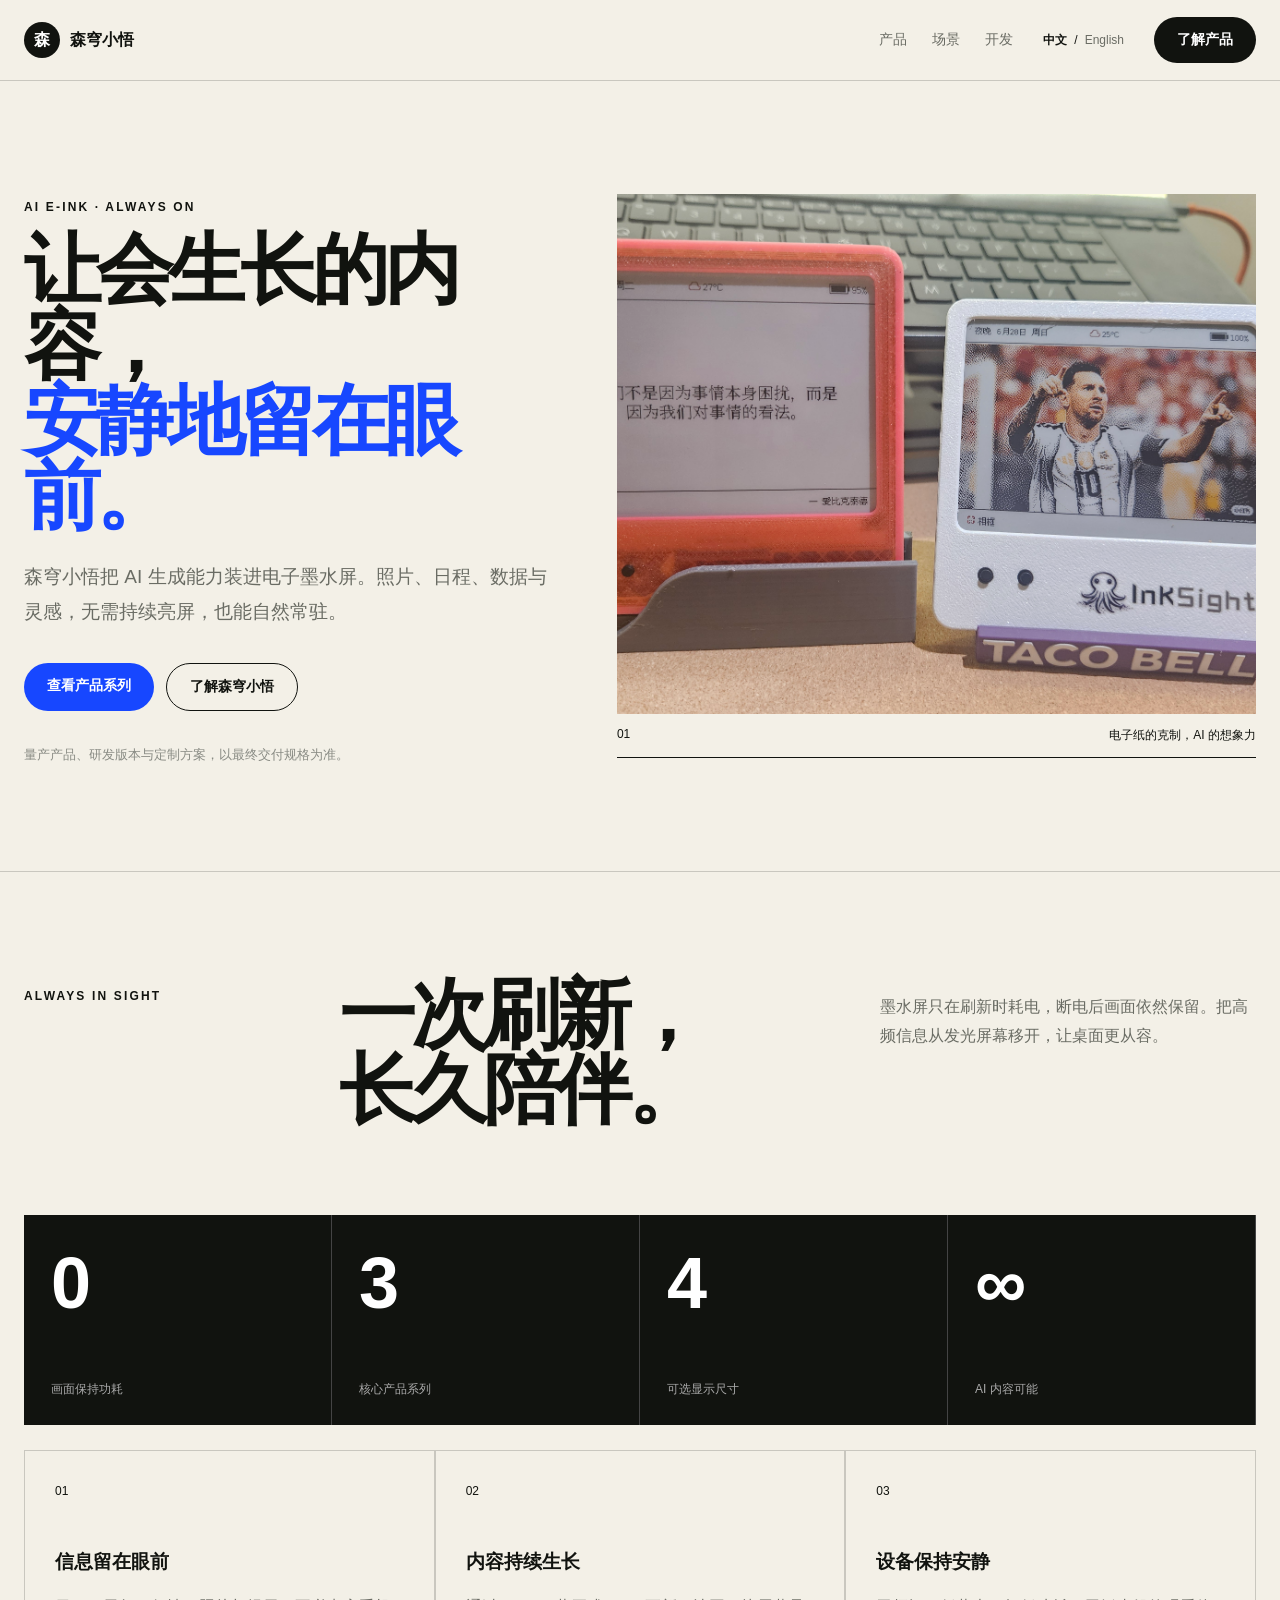
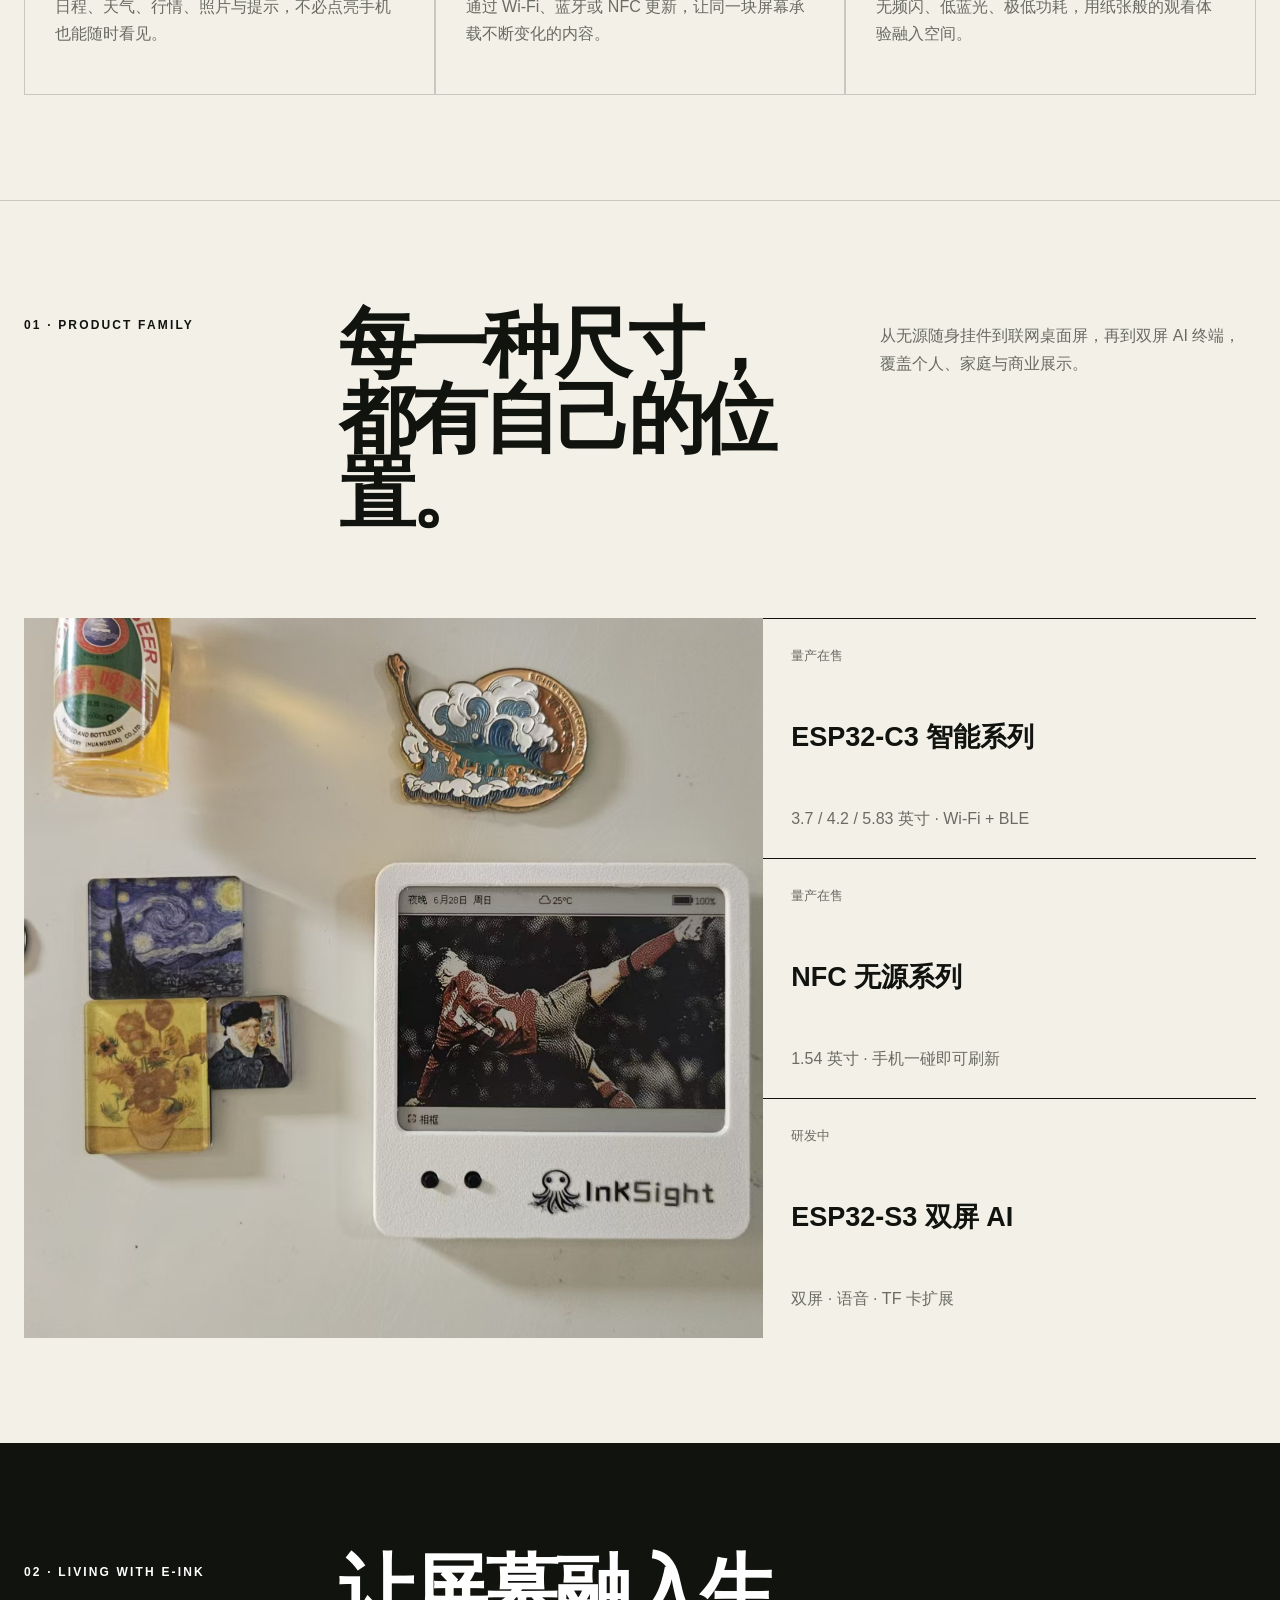
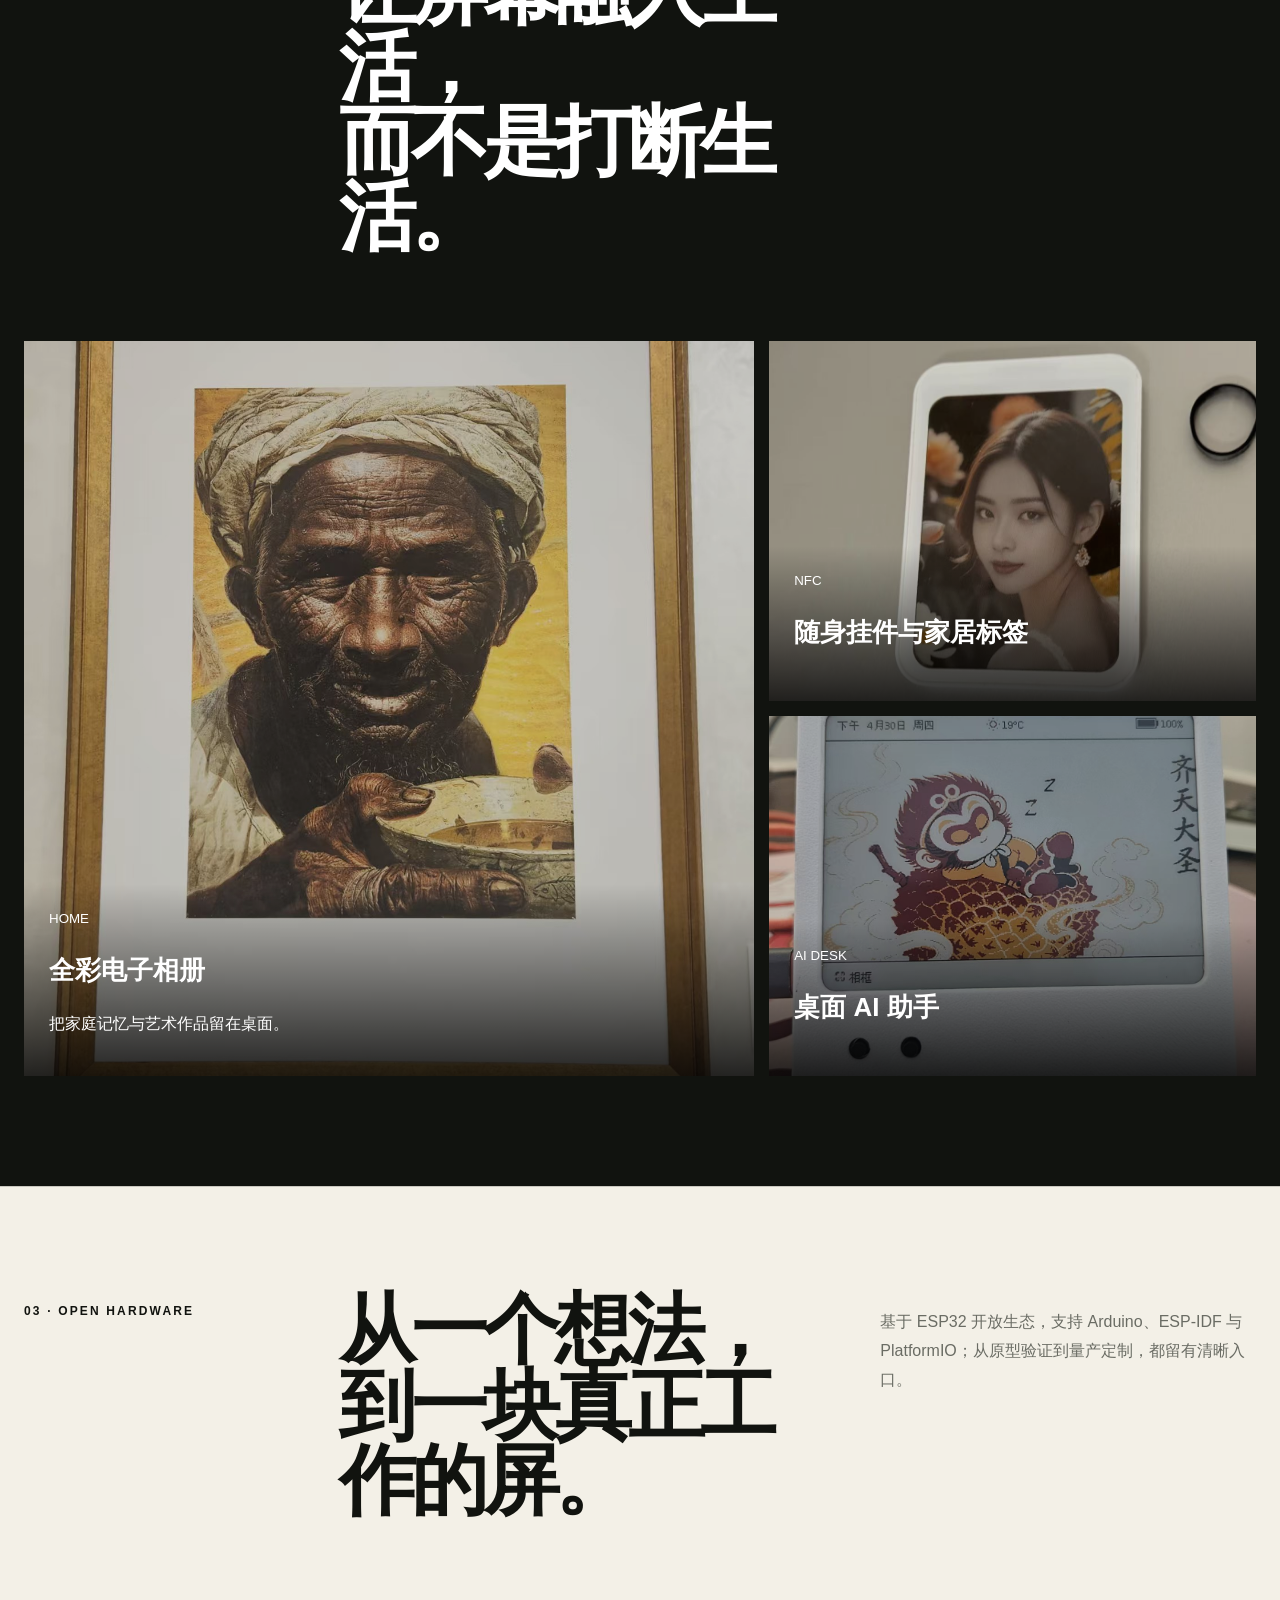
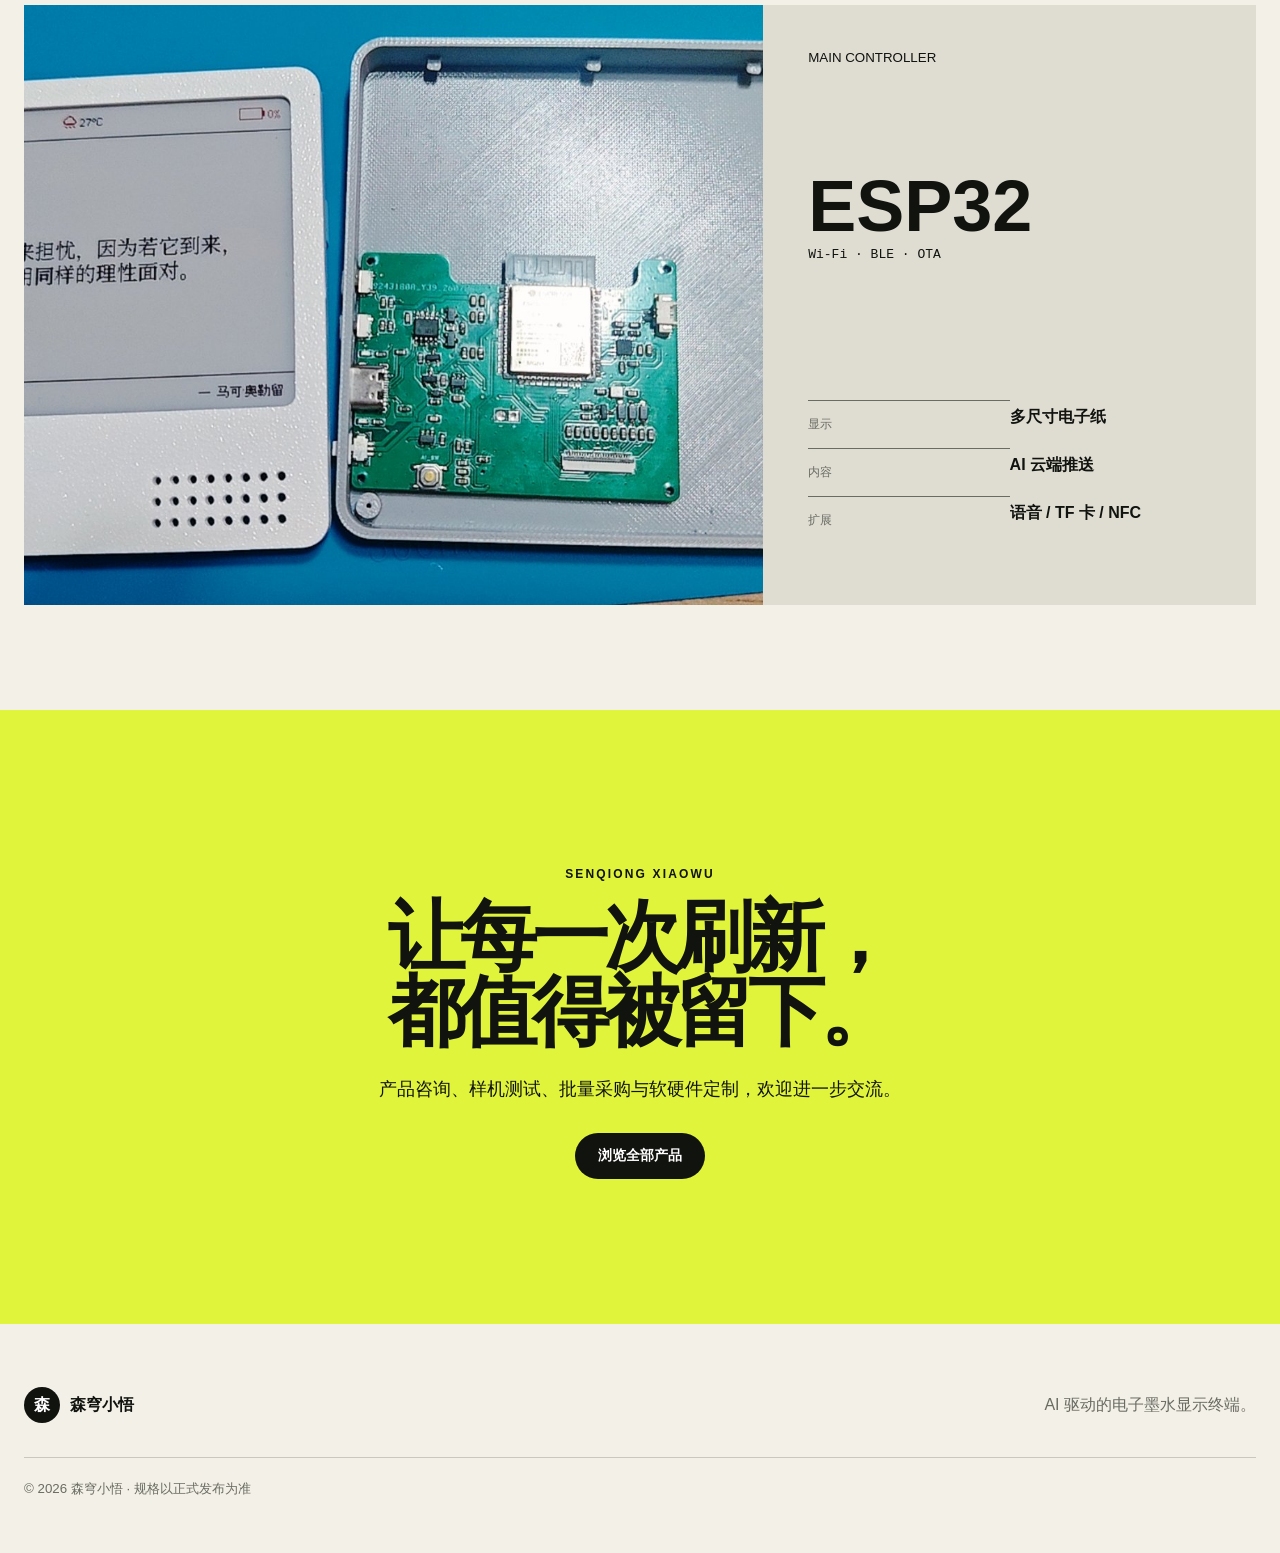
==== index.html @ 0e721aa2 "Deploy Senqiong Xiaowu bilingual website" ====
<!doctype html><html lang="zh-CN"><head><meta charset="utf-8"><meta name="viewport" content="width=device-width,initial-scale=1"><title>森穹小悟｜AI 墨水屏</title><meta name="description" content="森穹小悟 AI 墨水屏，以电子纸承载会生长的内容。"><link rel="icon" href="assets/logo.jpg"><link rel="stylesheet" href="assets/home.css"><link rel="stylesheet" href="assets/banner.css"><link rel="stylesheet" href="assets/language.css"></head><body id="top">
<header class="nav"><a class="brand" href="#top"><b>森</b>森穹小悟</a><nav><a href="#product">产品</a><a href="#scenes">场景</a><a href="#developer">开发</a></nav><div class="languages" aria-label="语言切换"><a class="active" href="index.html">中文</a><span>/</span><a href="en.html">English</a></div><a class="pill black nav-button" href="#contact">了解产品</a></header>
<main><section class="hero"><div><p class="eyebrow">AI E-INK · ALWAYS ON</p><h1>让会生长的内容，<em>安静地留在眼前。</em></h1><p class="lead">森穹小悟把 AI 生成能力装进电子墨水屏。照片、日程、数据与灵感，无需持续亮屏，也能自然常驻。</p><p class="actions"><a class="pill blue" href="products/c3-series.html">查看产品系列</a><a class="pill outline" href="#product">了解森穹小悟</a></p><small>量产产品、研发版本与定制方案，以最终交付规格为准。</small></div><figure><img class="hero-products" src="assets/images/hero-products.jpg" alt="森穹小悟多款 AI 墨水屏产品实拍"><figcaption><span>01</span>电子纸的克制，AI 的想象力</figcaption></figure></section>
<section class="block" id="product"><div class="intro"><p class="eyebrow">ALWAYS IN SIGHT</p><h2>一次刷新，<br>长久陪伴。</h2><p>墨水屏只在刷新时耗电，断电后画面依然保留。把高频信息从发光屏幕移开，让桌面更从容。</p></div><div class="metrics"><article><strong>0</strong><span>画面保持功耗</span></article><article><strong>3</strong><span>核心产品系列</span></article><article><strong>4</strong><span>可选显示尺寸</span></article><article><strong>∞</strong><span>AI 内容可能</span></article></div><div class="three"><article><i>01</i><h3>信息留在眼前</h3><p>日程、天气、行情、照片与提示，不必点亮手机也能随时看见。</p></article><article><i>02</i><h3>内容持续生长</h3><p>通过 Wi-Fi、蓝牙或 NFC 更新，让同一块屏幕承载不断变化的内容。</p></article><article><i>03</i><h3>设备保持安静</h3><p>无频闪、低蓝光、极低功耗，用纸张般的观看体验融入空间。</p></article></div></section>
<section class="block"><div class="intro"><p class="eyebrow">01 · PRODUCT FAMILY</p><h2>每一种尺寸，<br>都有自己的位置。</h2><p>从无源随身挂件到联网桌面屏，再到双屏 AI 终端，覆盖个人、家庭与商业展示。</p></div><div class="products"><img src="assets/images/product-lifestyle.jpg" alt="森穹小悟墨水屏冰箱家居场景"><div><a href="products/c3-series.html"><small>量产在售</small><strong>ESP32-C3 智能系列</strong><span>3.7 / 4.2 / 5.83 英寸 · Wi-Fi + BLE</span></a><a href="products/nfc-154.html"><small>量产在售</small><strong>NFC 无源系列</strong><span>1.54 英寸 · 手机一碰即可刷新</span></a><a href="products/s3-dual.html"><small>研发中</small><strong>ESP32-S3 双屏 AI</strong><span>双屏 · 语音 · TF 卡扩展</span></a></div></div></section>
<section class="dark" id="scenes"><div class="intro"><p class="eyebrow">02 · LIVING WITH E-INK</p><h2>让屏幕融入生活，<br>而不是打断生活。</h2></div><div class="gallery"><article class="tall"><img src="assets/images/products/album-art-1.jpg" alt="全彩电子相册"><div><small>HOME</small><h3>全彩电子相册</h3><p>把家庭记忆与艺术作品留在桌面。</p></div></article><article><img src="assets/images/products/nfc-fridge-portrait.jpg" alt="NFC 冰箱贴"><div><small>NFC</small><h3>随身挂件与家居标签</h3></div></article><article><img src="assets/images/products/s3-dual-photo-weather.jpg" alt="双屏 AI 助手"><div><small>AI DESK</small><h3>桌面 AI 助手</h3></div></article></div></section>
<section class="block" id="developer"><div class="intro"><p class="eyebrow">03 · OPEN HARDWARE</p><h2>从一个想法，<br>到一块真正工作的屏。</h2><p>基于 ESP32 开放生态，支持 Arduino、ESP-IDF 与 PlatformIO；从原型验证到量产定制，都留有清晰入口。</p></div><div class="board"><img src="assets/images/products/dev-board-exploded.jpg" alt="开发板拆解"><div><small>MAIN CONTROLLER</small><strong>ESP32</strong><code>Wi-Fi · BLE · OTA</code><dl><dt>显示</dt><dd>多尺寸电子纸</dd><dt>内容</dt><dd>AI 云端推送</dd><dt>扩展</dt><dd>语音 / TF 卡 / NFC</dd></dl></div></div></section>
<section class="cta" id="contact"><p class="eyebrow">SENQIONG XIAOWU</p><h2>让每一次刷新，<br>都值得被留下。</h2><p>产品咨询、样机测试、批量采购与软硬件定制，欢迎进一步交流。</p><a class="pill black" href="products/c3-series.html">浏览全部产品</a></section></main>
<footer><a class="brand" href="#top"><b>森</b>森穹小悟</a><p>AI 驱动的电子墨水显示终端。</p><small>© 2026 森穹小悟 · 规格以正式发布为准</small></footer></body></html>
---- assets/home.css ----
:root{--ink:#11130f;--paper:#f3f0e7;--muted:#6a6c64;--blue:#1747ff;--lime:#dff43b;--line:#c9c7bf;--max:1280px}*{box-sizing:border-box}html{scroll-behavior:smooth}body{margin:0;background:var(--paper);color:var(--ink);font-family:Arial,"PingFang SC","Microsoft YaHei",sans-serif}a{color:inherit;text-decoration:none}img{display:block;width:100%;object-fit:cover}.nav{position:sticky;top:0;z-index:5;display:flex;align-items:center;gap:30px;padding:17px max(24px,calc((100vw - var(--max))/2));background:#f3f0e7e8;backdrop-filter:blur(16px);border-bottom:1px solid var(--line)}.brand{display:flex;align-items:center;gap:10px;font-weight:800}.brand b{display:grid;place-items:center;width:36px;height:36px;border-radius:50%;background:var(--ink);color:white;font-family:serif}.nav nav{display:flex;gap:25px;margin-left:auto;font-size:14px;color:var(--muted)}.pill{display:inline-flex;padding:14px 23px;border-radius:99px;font-weight:700;font-size:14px}.black{background:var(--ink);color:white}.blue{background:var(--blue);color:white}.outline{border:1px solid}.hero,.block{max-width:var(--max);margin:auto;padding:105px 24px}.hero{min-height:790px;display:grid;grid-template-columns:.9fr 1.1fr;gap:70px;align-items:center}.eyebrow{font-size:12px;font-weight:800;letter-spacing:.18em}.hero h1,h2{font-size:clamp(54px,6vw,92px);line-height:.98;letter-spacing:-.065em;margin:18px 0 27px}.hero h1 em{display:block;color:var(--blue);font-style:normal}.lead{max-width:620px;color:var(--muted);font-size:19px;line-height:1.8}.actions{display:flex;gap:12px;margin:34px 0}.hero small{color:#898b84}.hero figure{margin:0}.hero figure img{height:650px;filter:saturate(.78)}figcaption{display:flex;justify-content:space-between;padding:13px 0;border-bottom:1px solid;font-size:12px}.block{border-top:1px solid var(--line)}.intro{display:grid;grid-template-columns:.55fr 1fr .75fr;gap:40px}.intro h2{margin-top:0}.intro>p:last-child{color:var(--muted);line-height:1.8}.metrics{display:grid;grid-template-columns:repeat(4,1fr);margin:60px 0 25px;background:var(--ink);color:white}.metrics article{min-height:210px;padding:27px;border-right:1px solid #444;display:flex;flex-direction:column;justify-content:space-between}.metrics strong{font-size:72px}.metrics span{font-size:12px;color:#aaa}.three{display:grid;grid-template-columns:repeat(3,1fr)}.three article{padding:30px;border:1px solid var(--line)}.three i{font-style:normal;font-size:12px}.three h3{margin-top:50px}.three p{color:var(--muted);line-height:1.7}.products{display:grid;grid-template-columns:1.2fr .8fr;margin-top:60px}.products>img{height:720px}.products a{min-height:240px;padding:28px;border-top:1px solid;display:flex;flex-direction:column;justify-content:space-between}.products a:hover{background:var(--lime)}.products strong{font-size:27px}.products small,.products span{color:var(--muted)}.dark{padding:110px max(24px,calc((100vw - var(--max))/2));background:var(--ink);color:white}.gallery{display:grid;grid-template-columns:1.2fr .8fr;grid-auto-rows:360px;gap:15px;margin-top:60px}.gallery article{position:relative;overflow:hidden}.gallery .tall{grid-row:span 2}.gallery img{height:100%;opacity:.82}.gallery article div{position:absolute;inset:auto 0 0;padding:25px;background:linear-gradient(transparent,#000c)}.gallery h3{font-size:26px}.board{display:grid;grid-template-columns:1.2fr .8fr;margin-top:60px;background:#dfdcd2}.board>img{height:600px}.board>div{padding:45px;display:flex;flex-direction:column}.board strong{font-size:72px;margin-top:100px}.board dl{display:grid;grid-template-columns:1fr 1fr;margin-top:auto}.board dt{font-size:12px;color:var(--muted);border-top:1px solid;padding-top:15px}.board dd{margin:7px 0 20px;font-weight:700}.cta{text-align:center;padding:145px 24px;background:var(--lime)}.cta p:not(.eyebrow){font-size:18px;margin-bottom:32px}footer{max-width:var(--max);margin:auto;padding:55px 24px;display:grid;grid-template-columns:1fr 1fr;gap:25px}footer p{text-align:right;color:var(--muted)}footer small{grid-column:1/-1;border-top:1px solid var(--line);padding-top:22px;color:var(--muted)}@media(max-width:850px){.nav nav{display:none}.nav .pill{margin-left:auto}.hero,.intro,.products,.board{grid-template-columns:1fr}.hero{min-height:auto}.hero figure img{height:480px}.intro{gap:10px}.metrics{grid-template-columns:1fr 1fr}.three{grid-template-columns:1fr}.products>img,.board>img{height:430px}.gallery{grid-template-columns:1fr}.gallery .tall{grid-row:auto}.board strong{margin-top:45px}}@media(max-width:520px){.hero,.block{padding:70px 18px}.hero h1,h2{font-size:47px}.hero figure img{height:380px}.metrics article{min-height:150px}.metrics strong{font-size:48px}.dark{padding:75px 18px}.gallery{grid-auto-rows:300px}footer{grid-template-columns:1fr}footer p{text-align:left}}
---- assets/banner.css ----
.hero figure .hero-products{height:520px;object-position:center;filter:saturate(.9) contrast(1.02)}
@media(max-width:850px){.hero figure .hero-products{height:420px}}
@media(max-width:520px){.hero figure .hero-products{height:320px}}
---- assets/language.css ----
.languages{display:flex;align-items:center;gap:7px;font-size:12px;white-space:nowrap}.languages a{color:var(--muted)}.languages a.active{color:var(--ink);font-weight:800}.languages a:hover{color:var(--blue)}
@media(max-width:650px){.nav-button{display:none}.languages{margin-left:auto}.nav .brand{font-size:0}.nav .brand b{font-size:16px}}
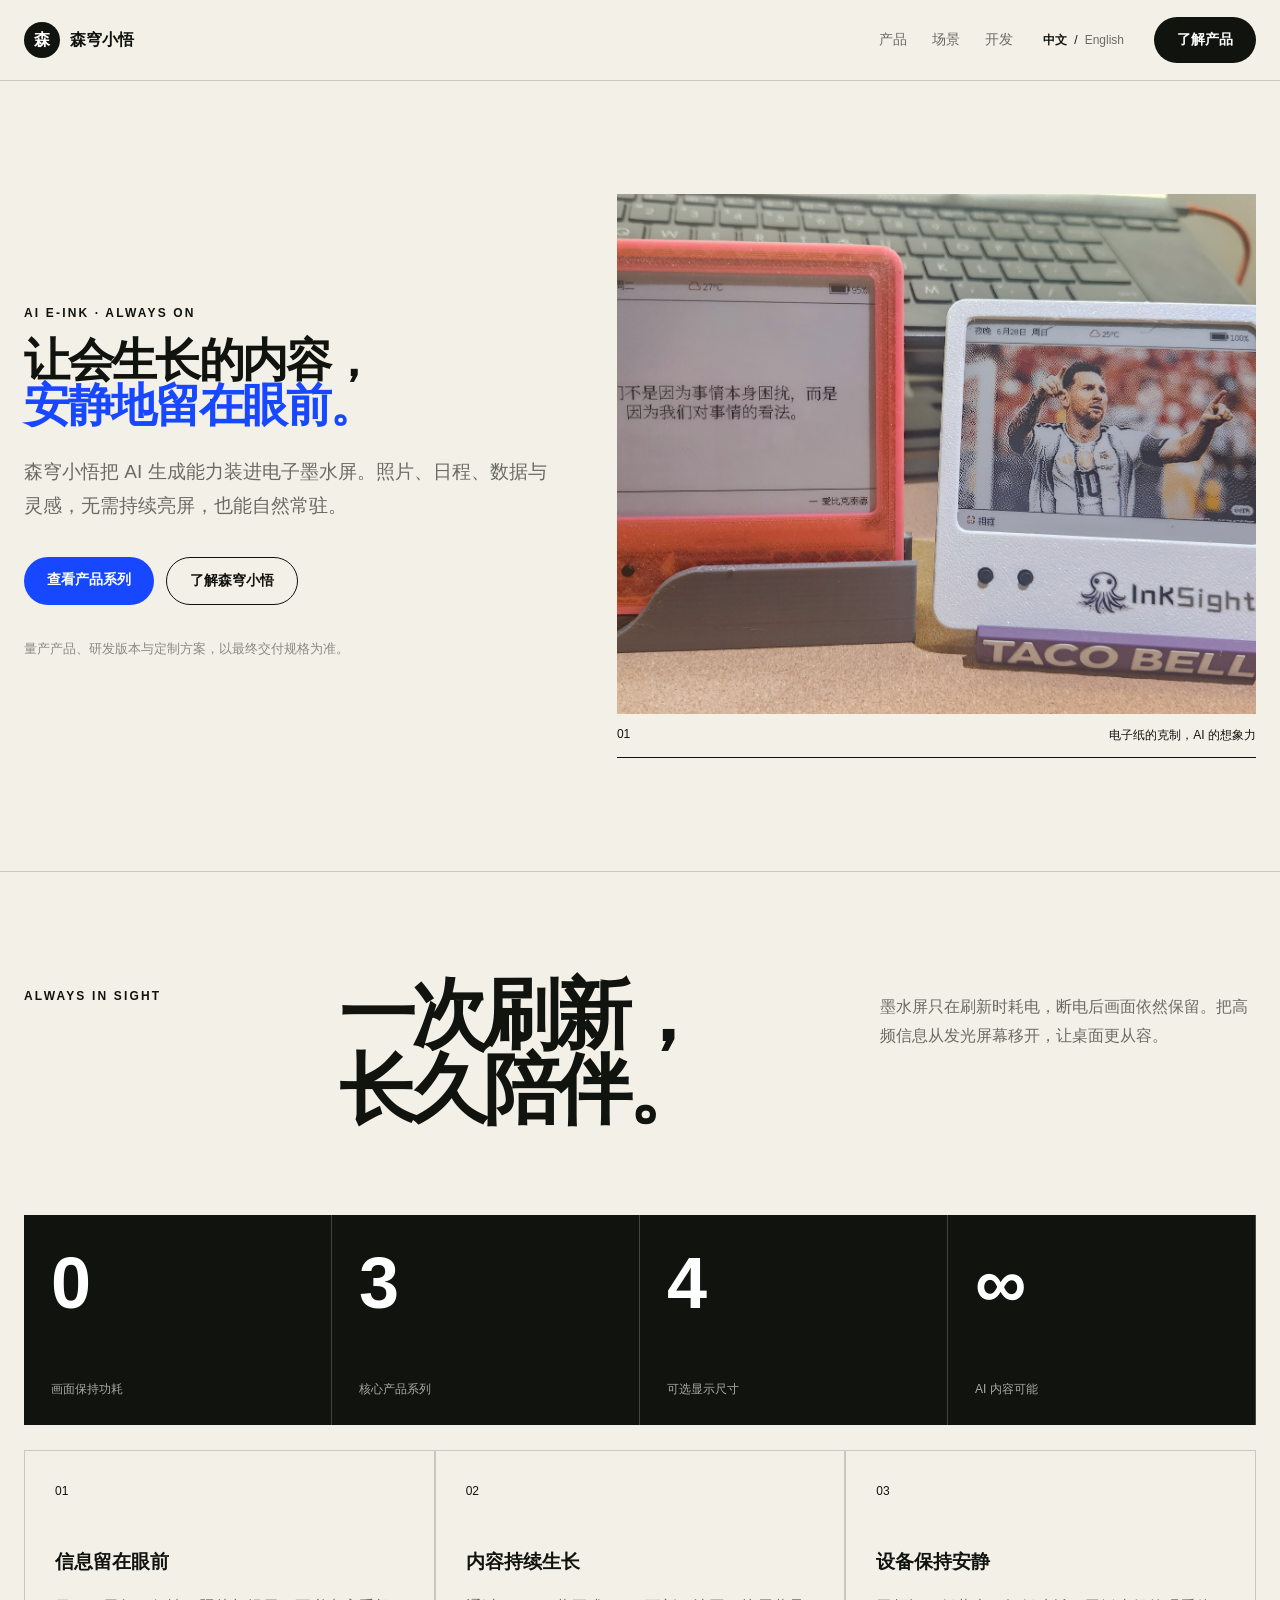
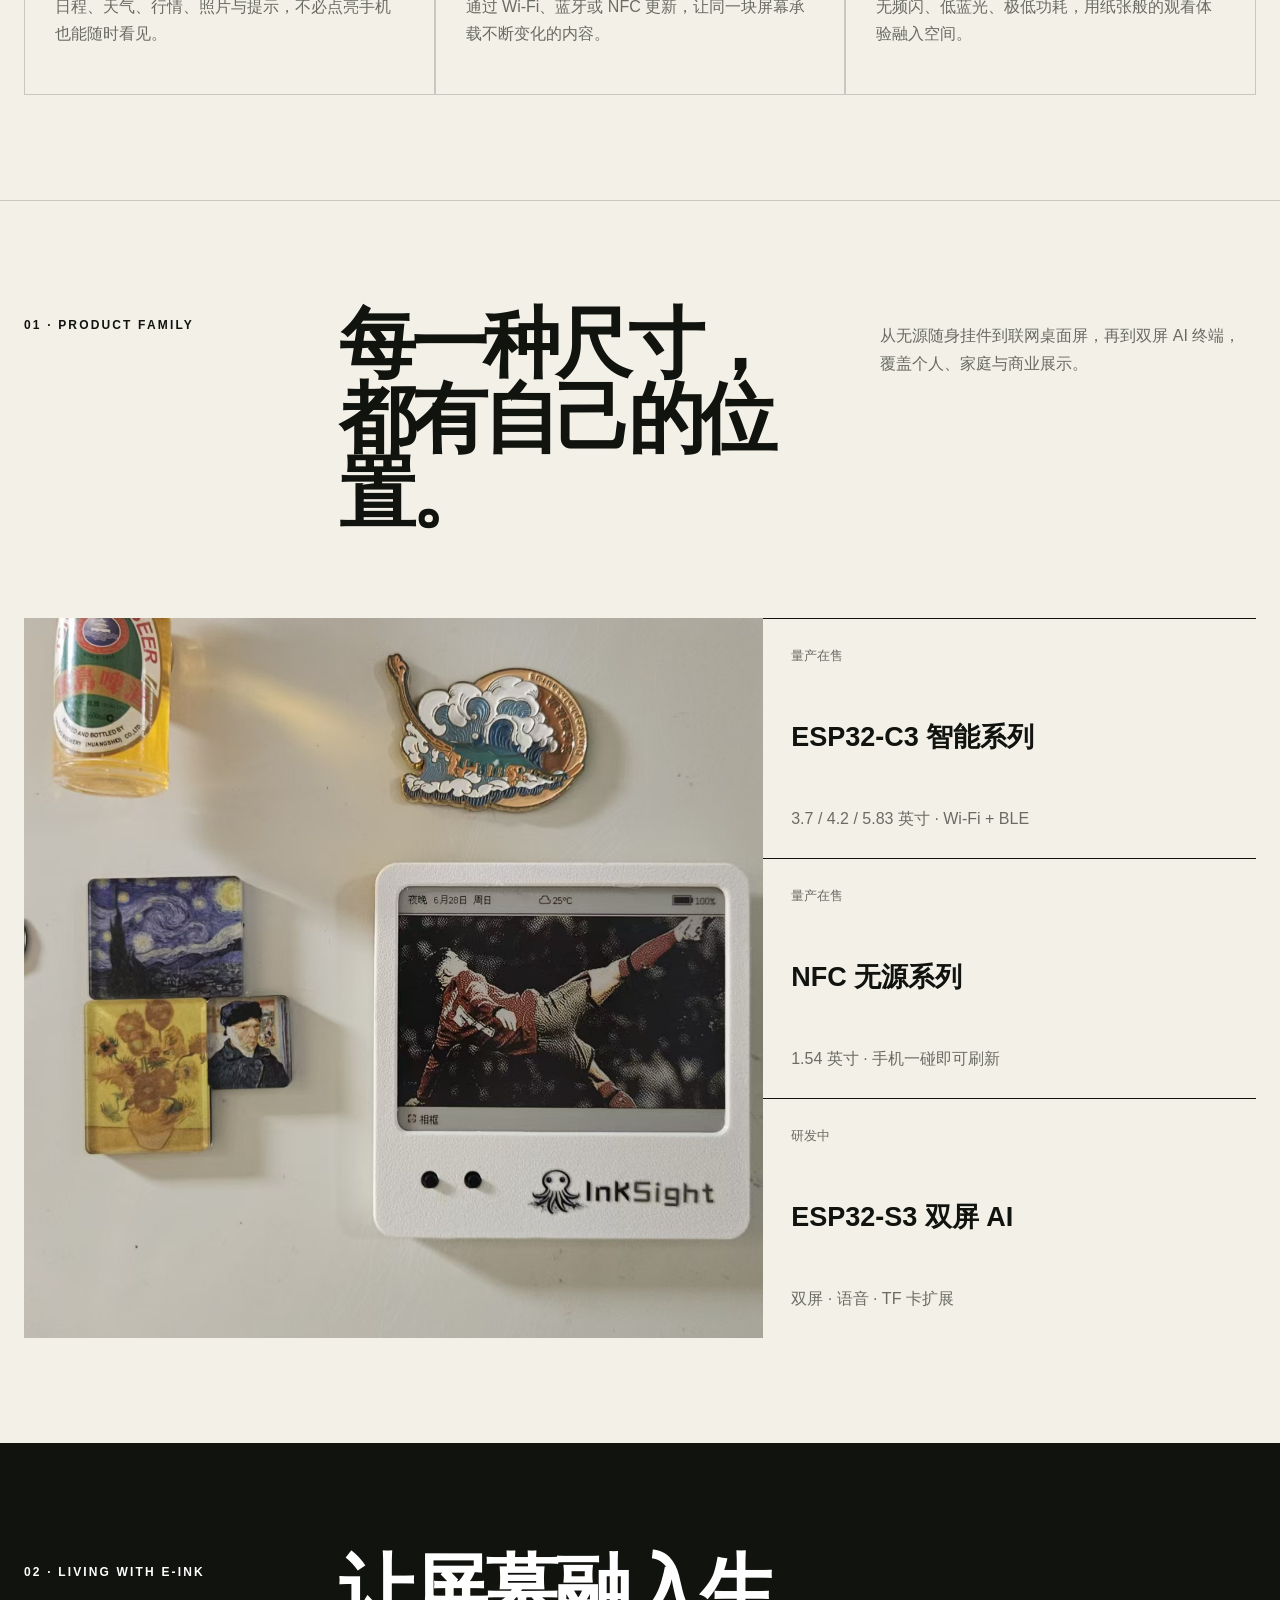
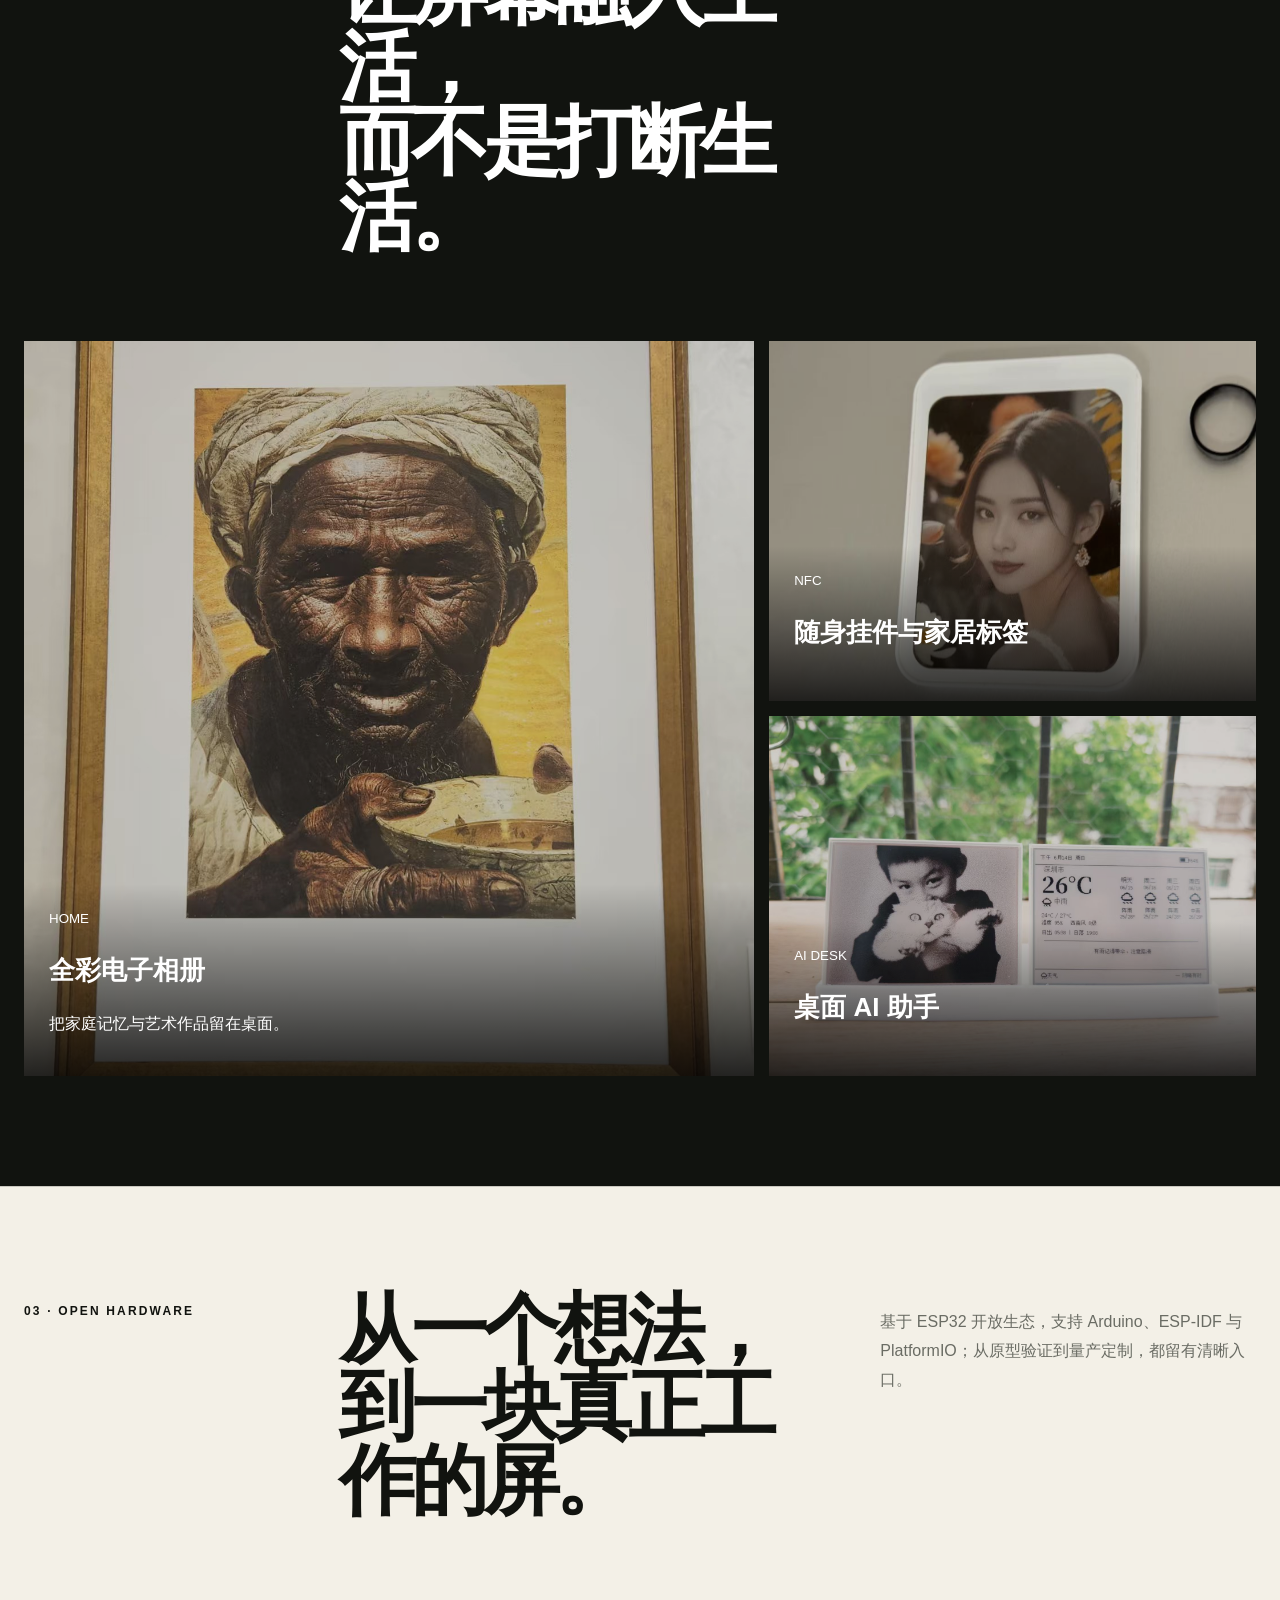
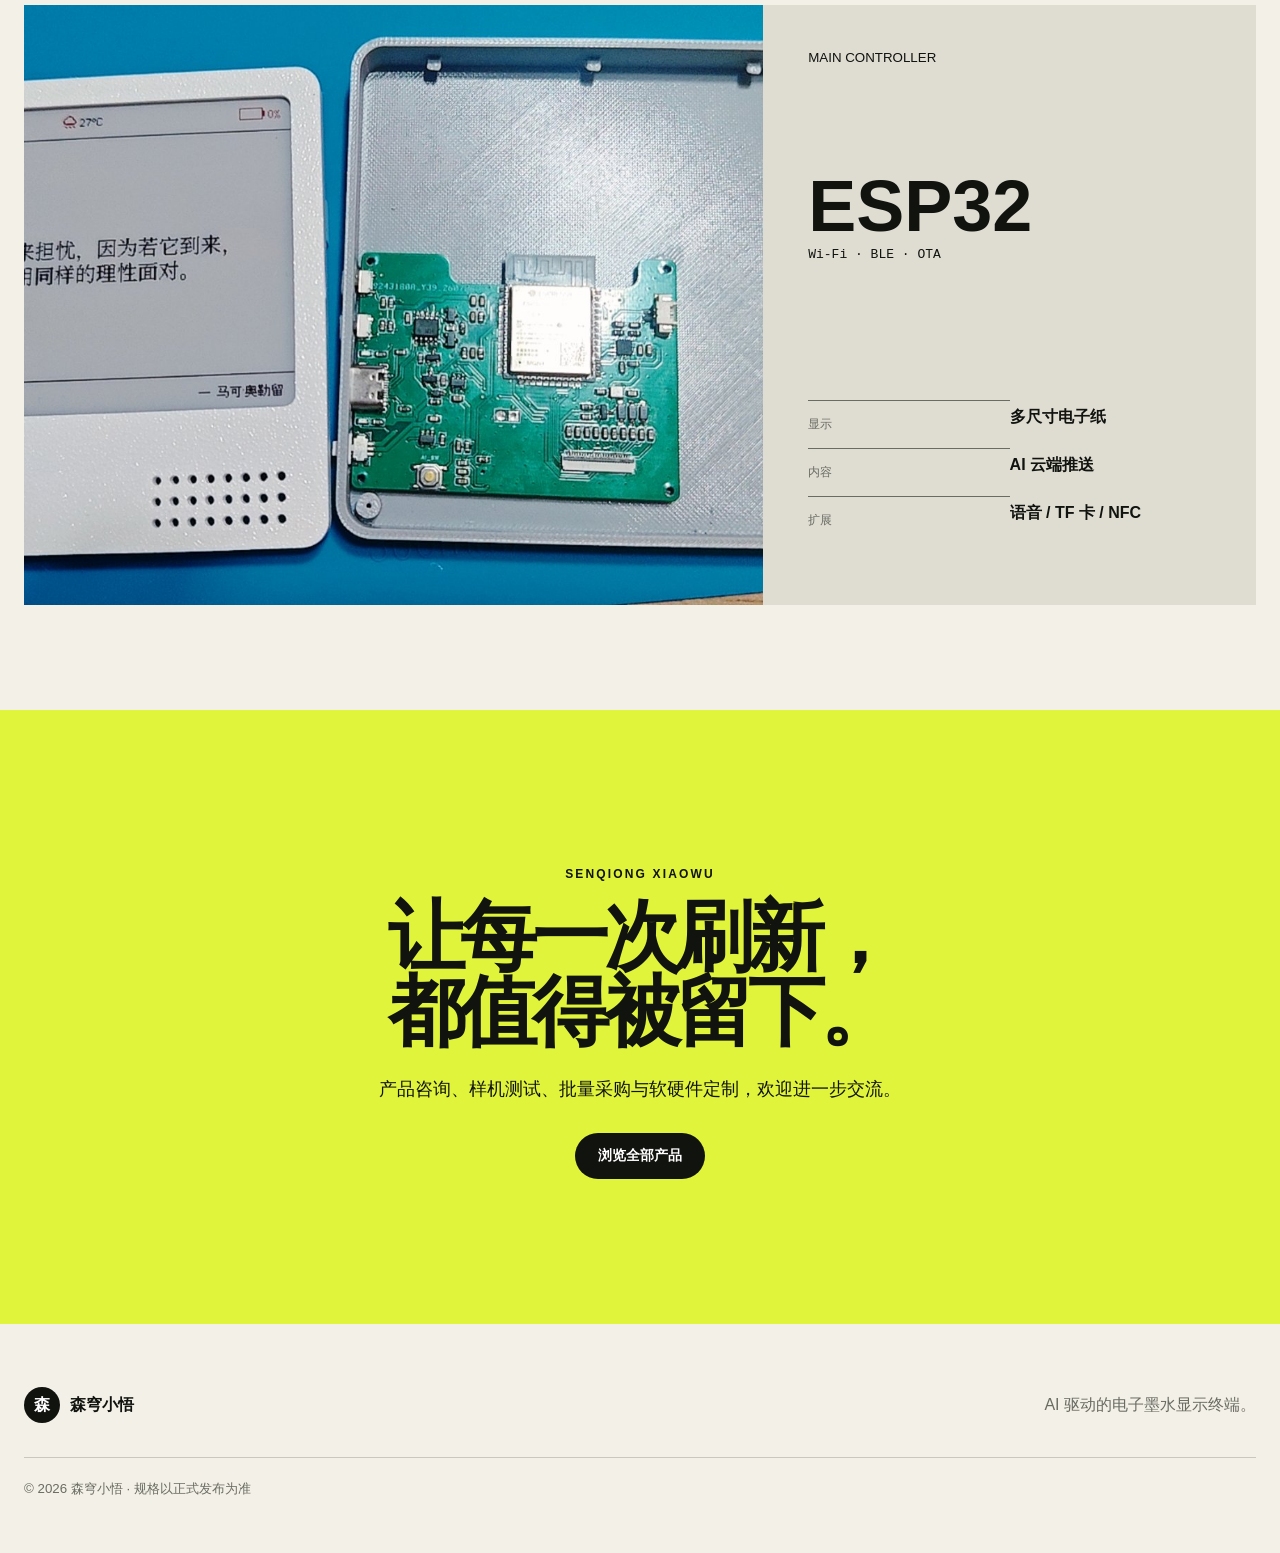
==== commit 5f523521: "Bust hero style cache and tighten title sizing" ====
--- a/index.html
+++ b/index.html
@@ -1,4 +1,4 @@
-<!doctype html><html lang="zh-CN"><head><meta charset="utf-8"><meta name="viewport" content="width=device-width,initial-scale=1"><title>森穹小悟｜AI 墨水屏</title><meta name="description" content="森穹小悟 AI 墨水屏，以电子纸承载会生长的内容。"><link rel="icon" href="assets/logo.jpg"><link rel="stylesheet" href="assets/home.css"><link rel="stylesheet" href="assets/banner.css"><link rel="stylesheet" href="assets/language.css"></head><body id="top">
+<!doctype html><html lang="zh-CN"><head><meta charset="utf-8"><meta name="viewport" content="width=device-width,initial-scale=1"><title>森穹小悟｜AI 墨水屏</title><meta name="description" content="森穹小悟 AI 墨水屏，以电子纸承载会生长的内容。"><link rel="icon" href="assets/logo.jpg"><link rel="stylesheet" href="assets/home.css"><link rel="stylesheet" href="assets/banner.css?v=3"><link rel="stylesheet" href="assets/language.css"></head><body id="top">
 <header class="nav"><a class="brand" href="#top"><b>森</b>森穹小悟</a><nav><a href="#product">产品</a><a href="#scenes">场景</a><a href="#developer">开发</a></nav><div class="languages" aria-label="语言切换"><a class="active" href="index.html">中文</a><span>/</span><a href="en.html">English</a></div><a class="pill black nav-button" href="#contact">了解产品</a></header>
 <main><section class="hero"><div><p class="eyebrow">AI E-INK · ALWAYS ON</p><h1>让会生长的内容，<em>安静地留在眼前。</em></h1><p class="lead">森穹小悟把 AI 生成能力装进电子墨水屏。照片、日程、数据与灵感，无需持续亮屏，也能自然常驻。</p><p class="actions"><a class="pill blue" href="products/c3-series.html">查看产品系列</a><a class="pill outline" href="#product">了解森穹小悟</a></p><small>量产产品、研发版本与定制方案，以最终交付规格为准。</small></div><figure><img class="hero-products" src="assets/images/hero-products.jpg" alt="森穹小悟多款 AI 墨水屏产品实拍"><figcaption><span>01</span>电子纸的克制，AI 的想象力</figcaption></figure></section>
 <section class="block" id="product"><div class="intro"><p class="eyebrow">ALWAYS IN SIGHT</p><h2>一次刷新，<br>长久陪伴。</h2><p>墨水屏只在刷新时耗电，断电后画面依然保留。把高频信息从发光屏幕移开，让桌面更从容。</p></div><div class="metrics"><article><strong>0</strong><span>画面保持功耗</span></article><article><strong>3</strong><span>核心产品系列</span></article><article><strong>4</strong><span>可选显示尺寸</span></article><article><strong>∞</strong><span>AI 内容可能</span></article></div><div class="three"><article><i>01</i><h3>信息留在眼前</h3><p>日程、天气、行情、照片与提示，不必点亮手机也能随时看见。</p></article><article><i>02</i><h3>内容持续生长</h3><p>通过 Wi-Fi、蓝牙或 NFC 更新，让同一块屏幕承载不断变化的内容。</p></article><article><i>03</i><h3>设备保持安静</h3><p>无频闪、低蓝光、极低功耗，用纸张般的观看体验融入空间。</p></article></div></section>
--- a/assets/banner.css
+++ b/assets/banner.css
@@ -1,3 +1,6 @@
 .hero figure .hero-products{height:520px;object-position:center;filter:saturate(.9) contrast(1.02)}
+html[lang="zh-CN"] .hero h1{font-size:clamp(40px,3.6vw,56px);letter-spacing:-.05em;white-space:nowrap}
+html[lang="zh-CN"] .hero h1 em{white-space:nowrap}
 @media(max-width:850px){.hero figure .hero-products{height:420px}}
-@media(max-width:520px){.hero figure .hero-products{height:320px}}
+@media(max-width:850px){html[lang="zh-CN"] .hero h1{font-size:clamp(38px,8vw,56px)}}
+@media(max-width:520px){.hero figure .hero-products{height:320px}html[lang="zh-CN"] .hero h1{font-size:42px;white-space:normal}html[lang="zh-CN"] .hero h1 em{white-space:normal}}
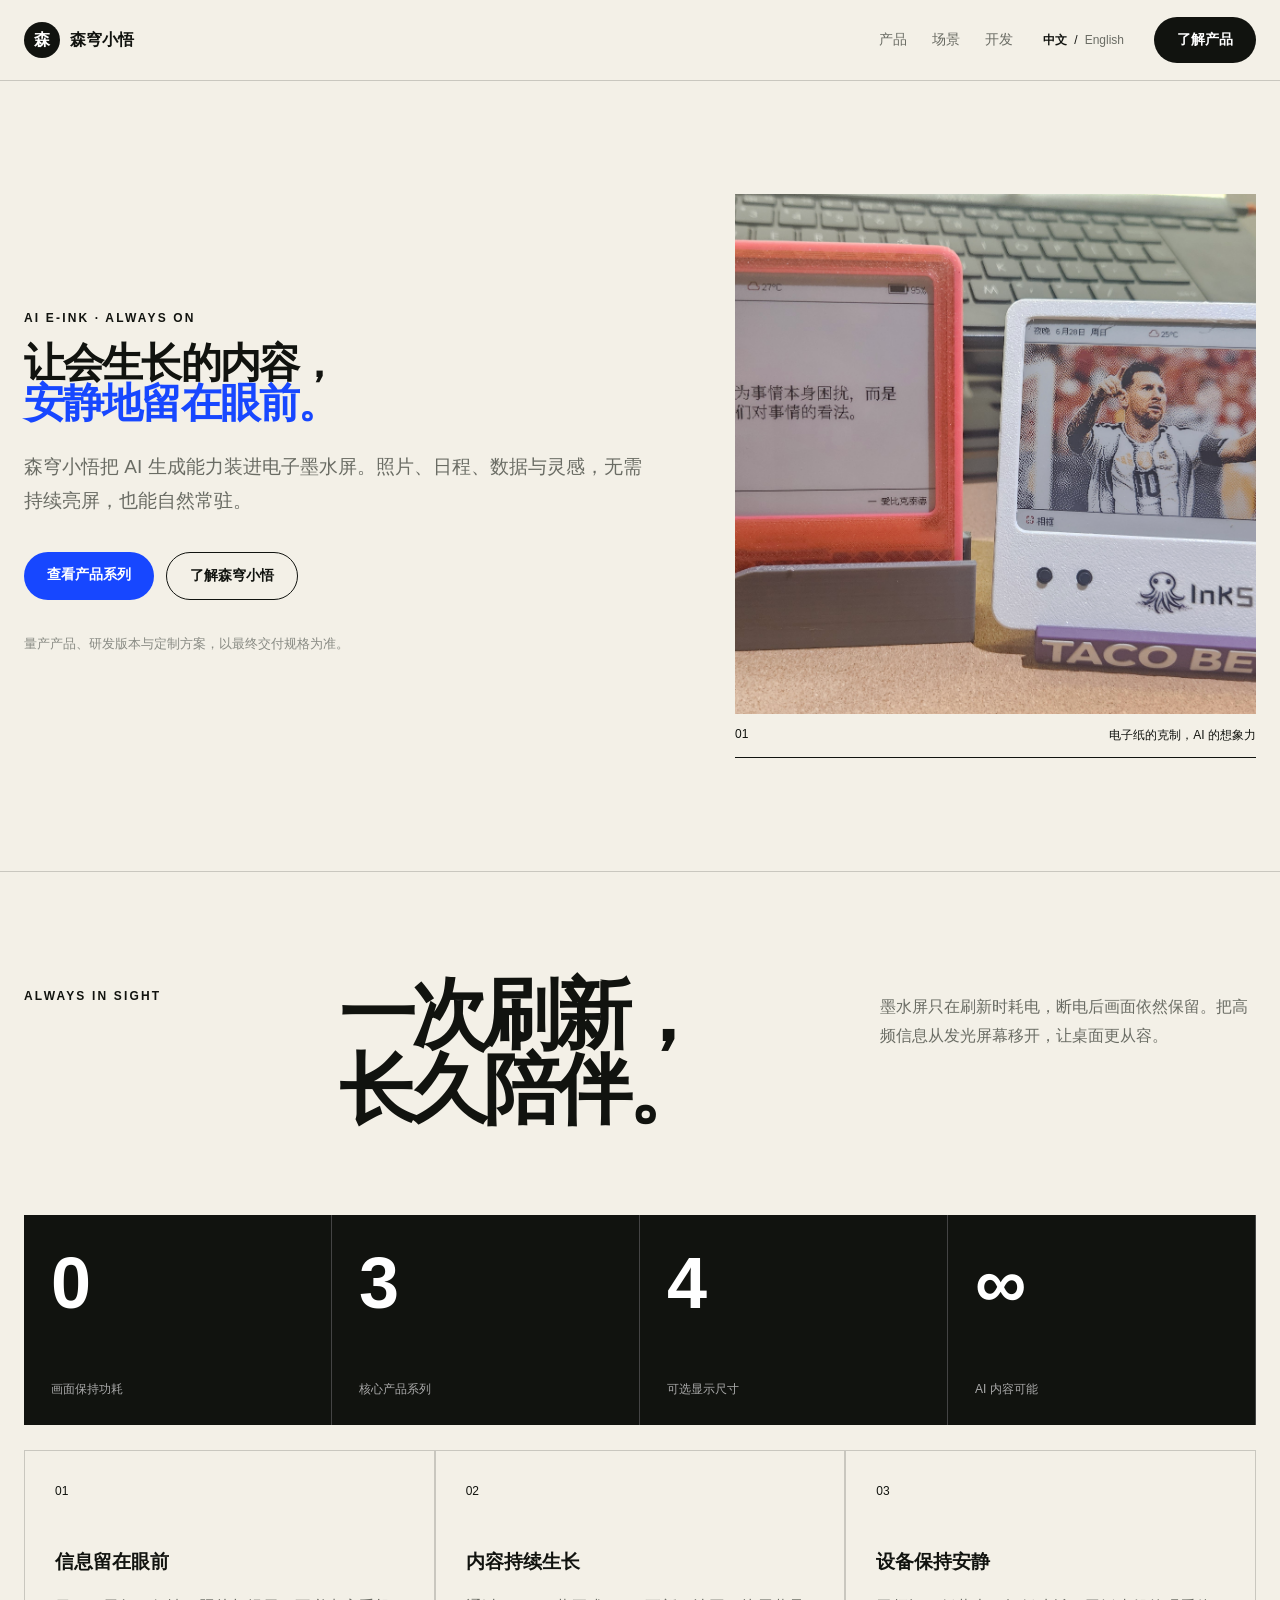
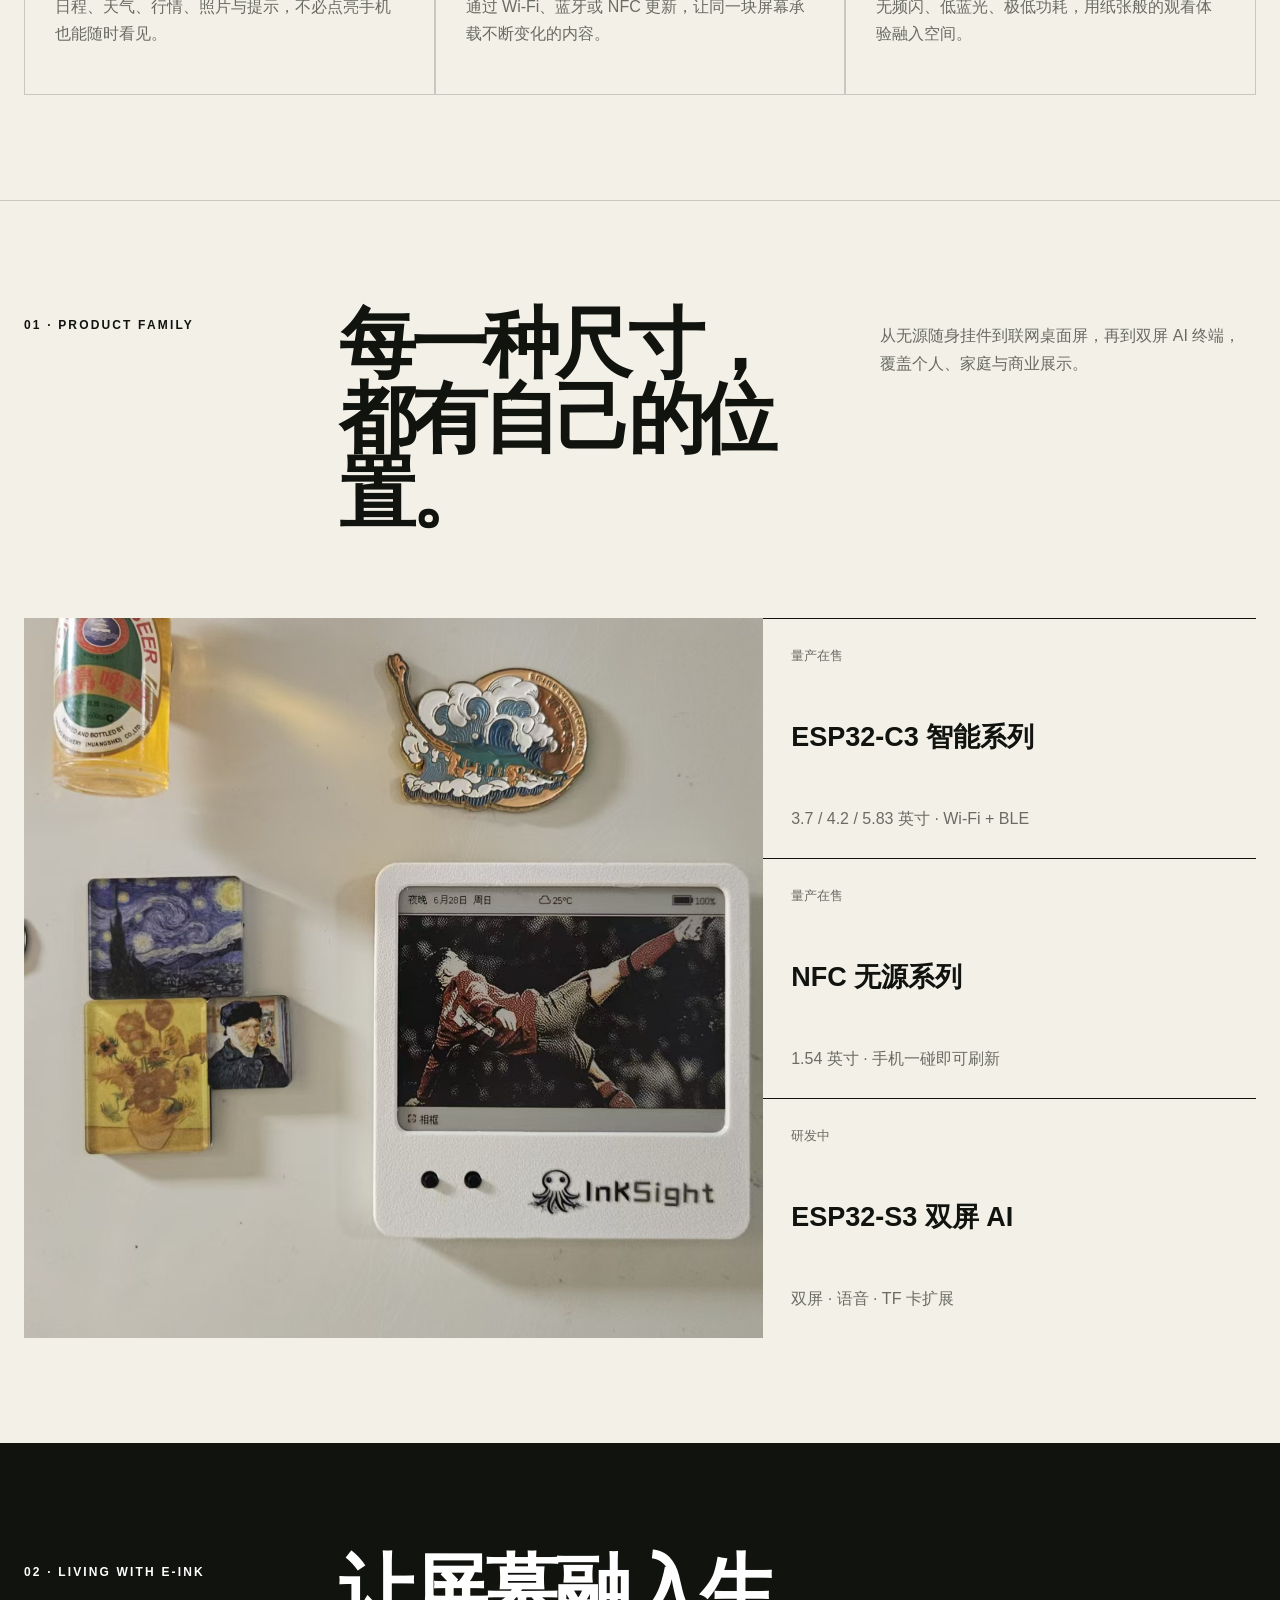
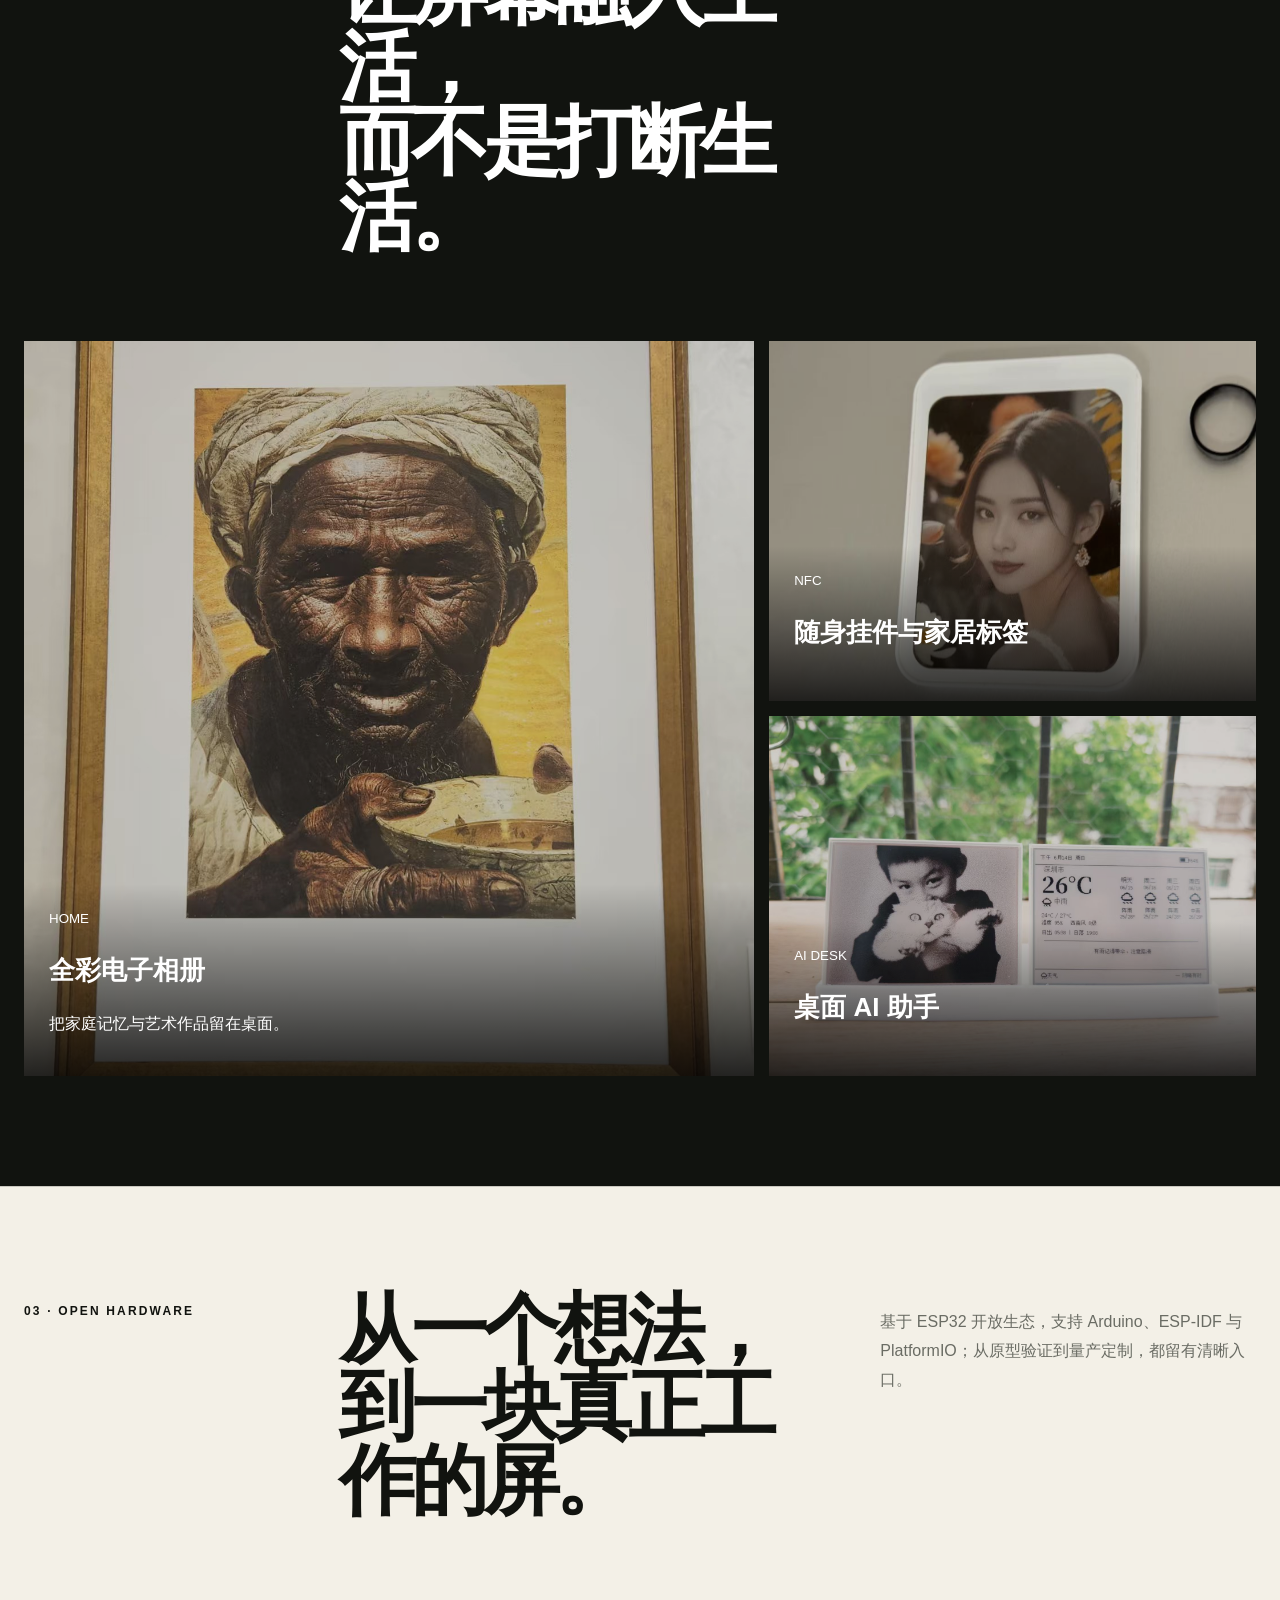
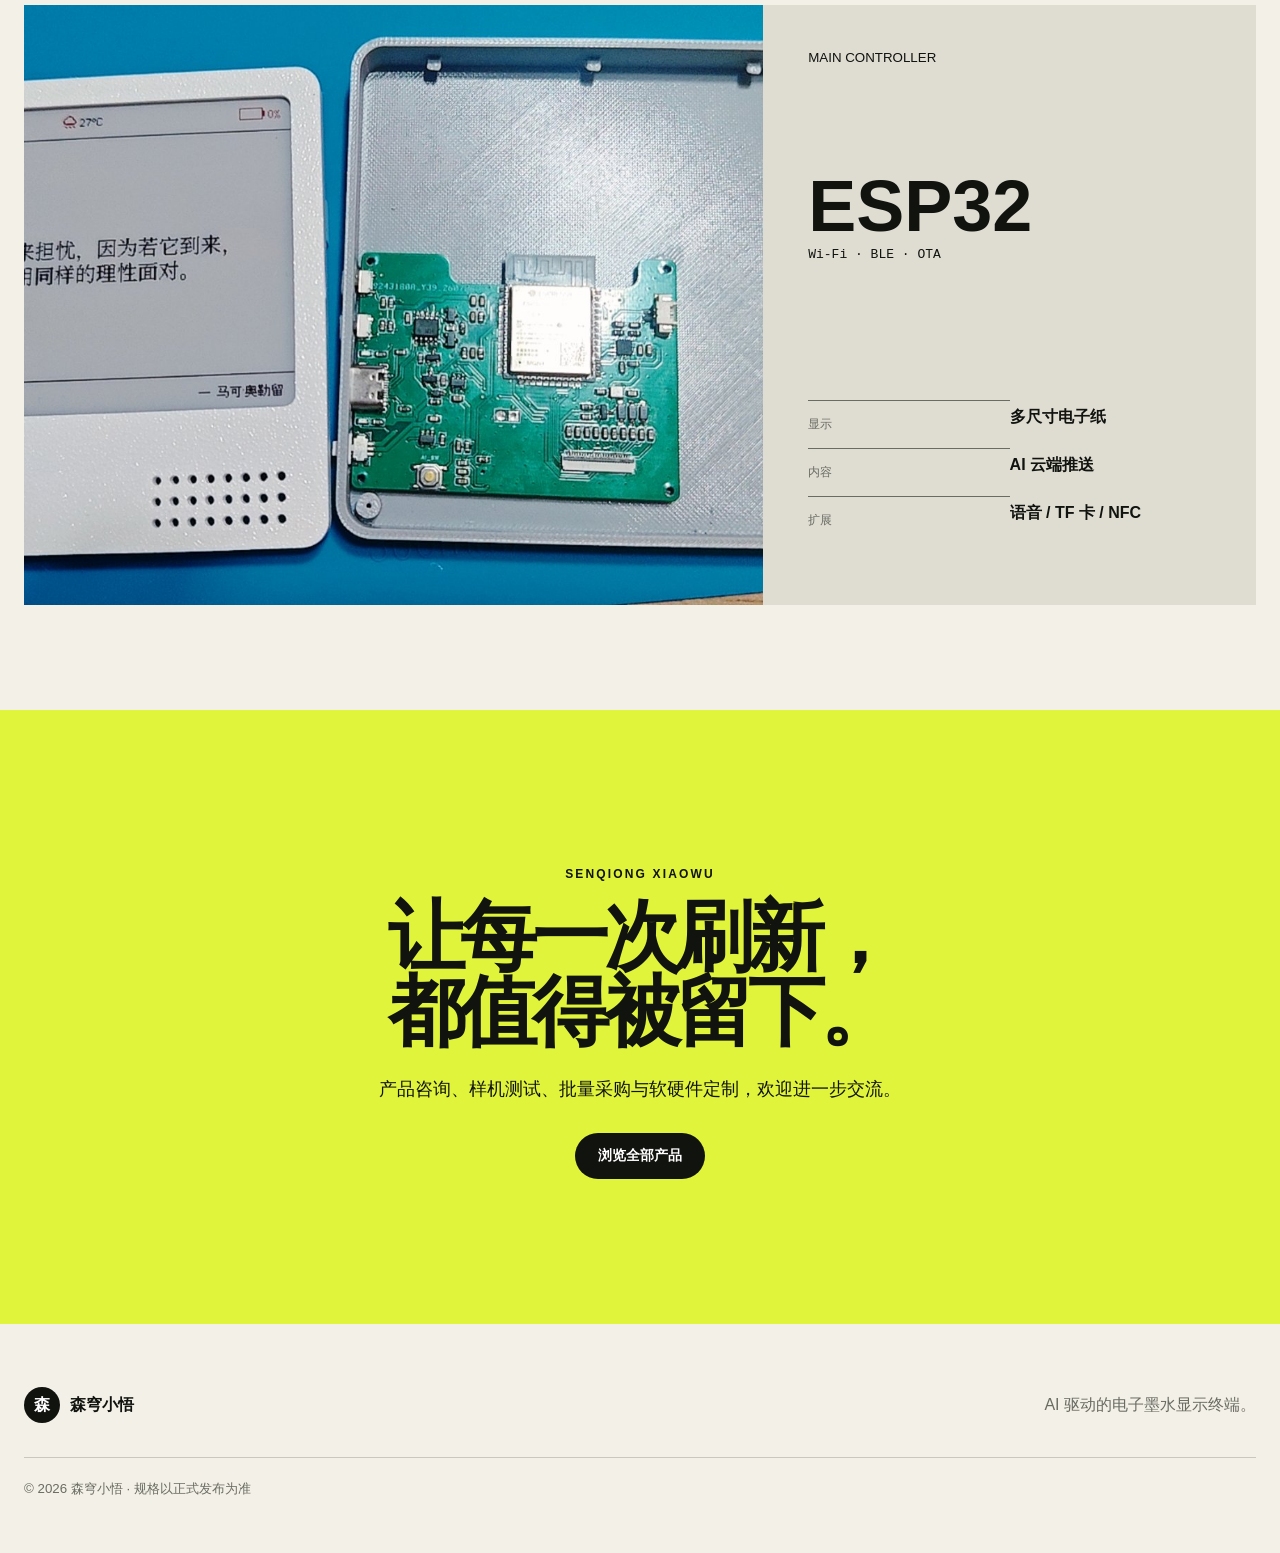
==== commit 6574079d: "Lock Chinese hero title to two lines" ====
--- a/index.html
+++ b/index.html
@@ -1,4 +1,4 @@
-<!doctype html><html lang="zh-CN"><head><meta charset="utf-8"><meta name="viewport" content="width=device-width,initial-scale=1"><title>森穹小悟｜AI 墨水屏</title><meta name="description" content="森穹小悟 AI 墨水屏，以电子纸承载会生长的内容。"><link rel="icon" href="assets/logo.jpg"><link rel="stylesheet" href="assets/home.css"><link rel="stylesheet" href="assets/banner.css?v=3"><link rel="stylesheet" href="assets/language.css"></head><body id="top">
+<!doctype html><html lang="zh-CN"><head><meta charset="utf-8"><meta name="viewport" content="width=device-width,initial-scale=1"><title>森穹小悟｜AI 墨水屏</title><meta name="description" content="森穹小悟 AI 墨水屏，以电子纸承载会生长的内容。"><link rel="icon" href="assets/logo.jpg"><link rel="stylesheet" href="assets/home.css"><link rel="stylesheet" href="assets/banner.css?v=4"><link rel="stylesheet" href="assets/language.css"></head><body id="top">
 <header class="nav"><a class="brand" href="#top"><b>森</b>森穹小悟</a><nav><a href="#product">产品</a><a href="#scenes">场景</a><a href="#developer">开发</a></nav><div class="languages" aria-label="语言切换"><a class="active" href="index.html">中文</a><span>/</span><a href="en.html">English</a></div><a class="pill black nav-button" href="#contact">了解产品</a></header>
 <main><section class="hero"><div><p class="eyebrow">AI E-INK · ALWAYS ON</p><h1>让会生长的内容，<em>安静地留在眼前。</em></h1><p class="lead">森穹小悟把 AI 生成能力装进电子墨水屏。照片、日程、数据与灵感，无需持续亮屏，也能自然常驻。</p><p class="actions"><a class="pill blue" href="products/c3-series.html">查看产品系列</a><a class="pill outline" href="#product">了解森穹小悟</a></p><small>量产产品、研发版本与定制方案，以最终交付规格为准。</small></div><figure><img class="hero-products" src="assets/images/hero-products.jpg" alt="森穹小悟多款 AI 墨水屏产品实拍"><figcaption><span>01</span>电子纸的克制，AI 的想象力</figcaption></figure></section>
 <section class="block" id="product"><div class="intro"><p class="eyebrow">ALWAYS IN SIGHT</p><h2>一次刷新，<br>长久陪伴。</h2><p>墨水屏只在刷新时耗电，断电后画面依然保留。把高频信息从发光屏幕移开，让桌面更从容。</p></div><div class="metrics"><article><strong>0</strong><span>画面保持功耗</span></article><article><strong>3</strong><span>核心产品系列</span></article><article><strong>4</strong><span>可选显示尺寸</span></article><article><strong>∞</strong><span>AI 内容可能</span></article></div><div class="three"><article><i>01</i><h3>信息留在眼前</h3><p>日程、天气、行情、照片与提示，不必点亮手机也能随时看见。</p></article><article><i>02</i><h3>内容持续生长</h3><p>通过 Wi-Fi、蓝牙或 NFC 更新，让同一块屏幕承载不断变化的内容。</p></article><article><i>03</i><h3>设备保持安静</h3><p>无频闪、低蓝光、极低功耗，用纸张般的观看体验融入空间。</p></article></div></section>
--- a/assets/banner.css
+++ b/assets/banner.css
@@ -1,6 +1,7 @@
 .hero figure .hero-products{height:520px;object-position:center;filter:saturate(.9) contrast(1.02)}
-html[lang="zh-CN"] .hero h1{font-size:clamp(40px,3.6vw,56px);letter-spacing:-.05em;white-space:nowrap}
-html[lang="zh-CN"] .hero h1 em{white-space:nowrap}
+html[lang="zh-CN"] .hero{grid-template-columns:1.12fr .88fr;gap:48px}
+html[lang="zh-CN"] .hero h1{font-size:clamp(38px,3.2vw,50px);letter-spacing:-.045em;white-space:nowrap;word-break:keep-all;overflow-wrap:normal}
+html[lang="zh-CN"] .hero h1 em{display:block;white-space:nowrap;word-break:keep-all;overflow-wrap:normal}
 @media(max-width:850px){.hero figure .hero-products{height:420px}}
-@media(max-width:850px){html[lang="zh-CN"] .hero h1{font-size:clamp(38px,8vw,56px)}}
+@media(max-width:850px){html[lang="zh-CN"] .hero{grid-template-columns:1fr;gap:50px}html[lang="zh-CN"] .hero h1{font-size:clamp(36px,7vw,50px)}}
 @media(max-width:520px){.hero figure .hero-products{height:320px}html[lang="zh-CN"] .hero h1{font-size:42px;white-space:normal}html[lang="zh-CN"] .hero h1 em{white-space:normal}}
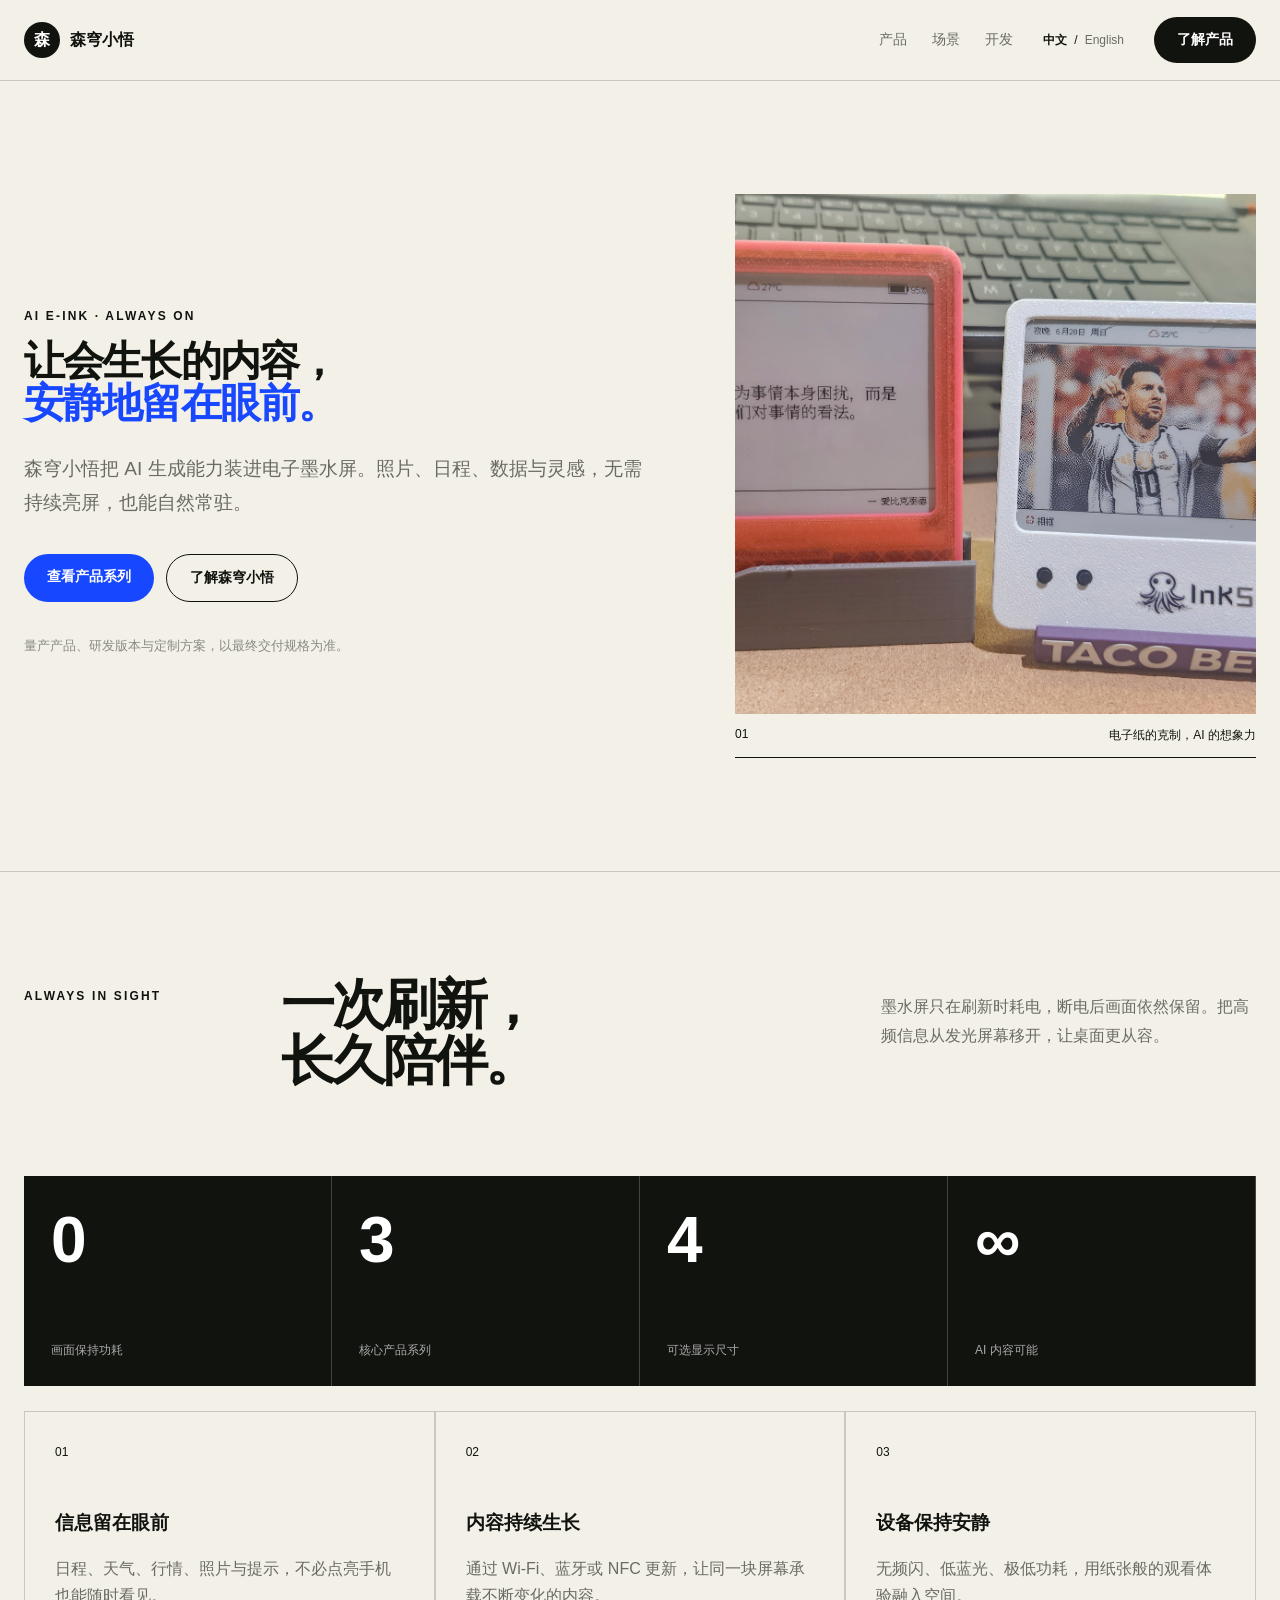
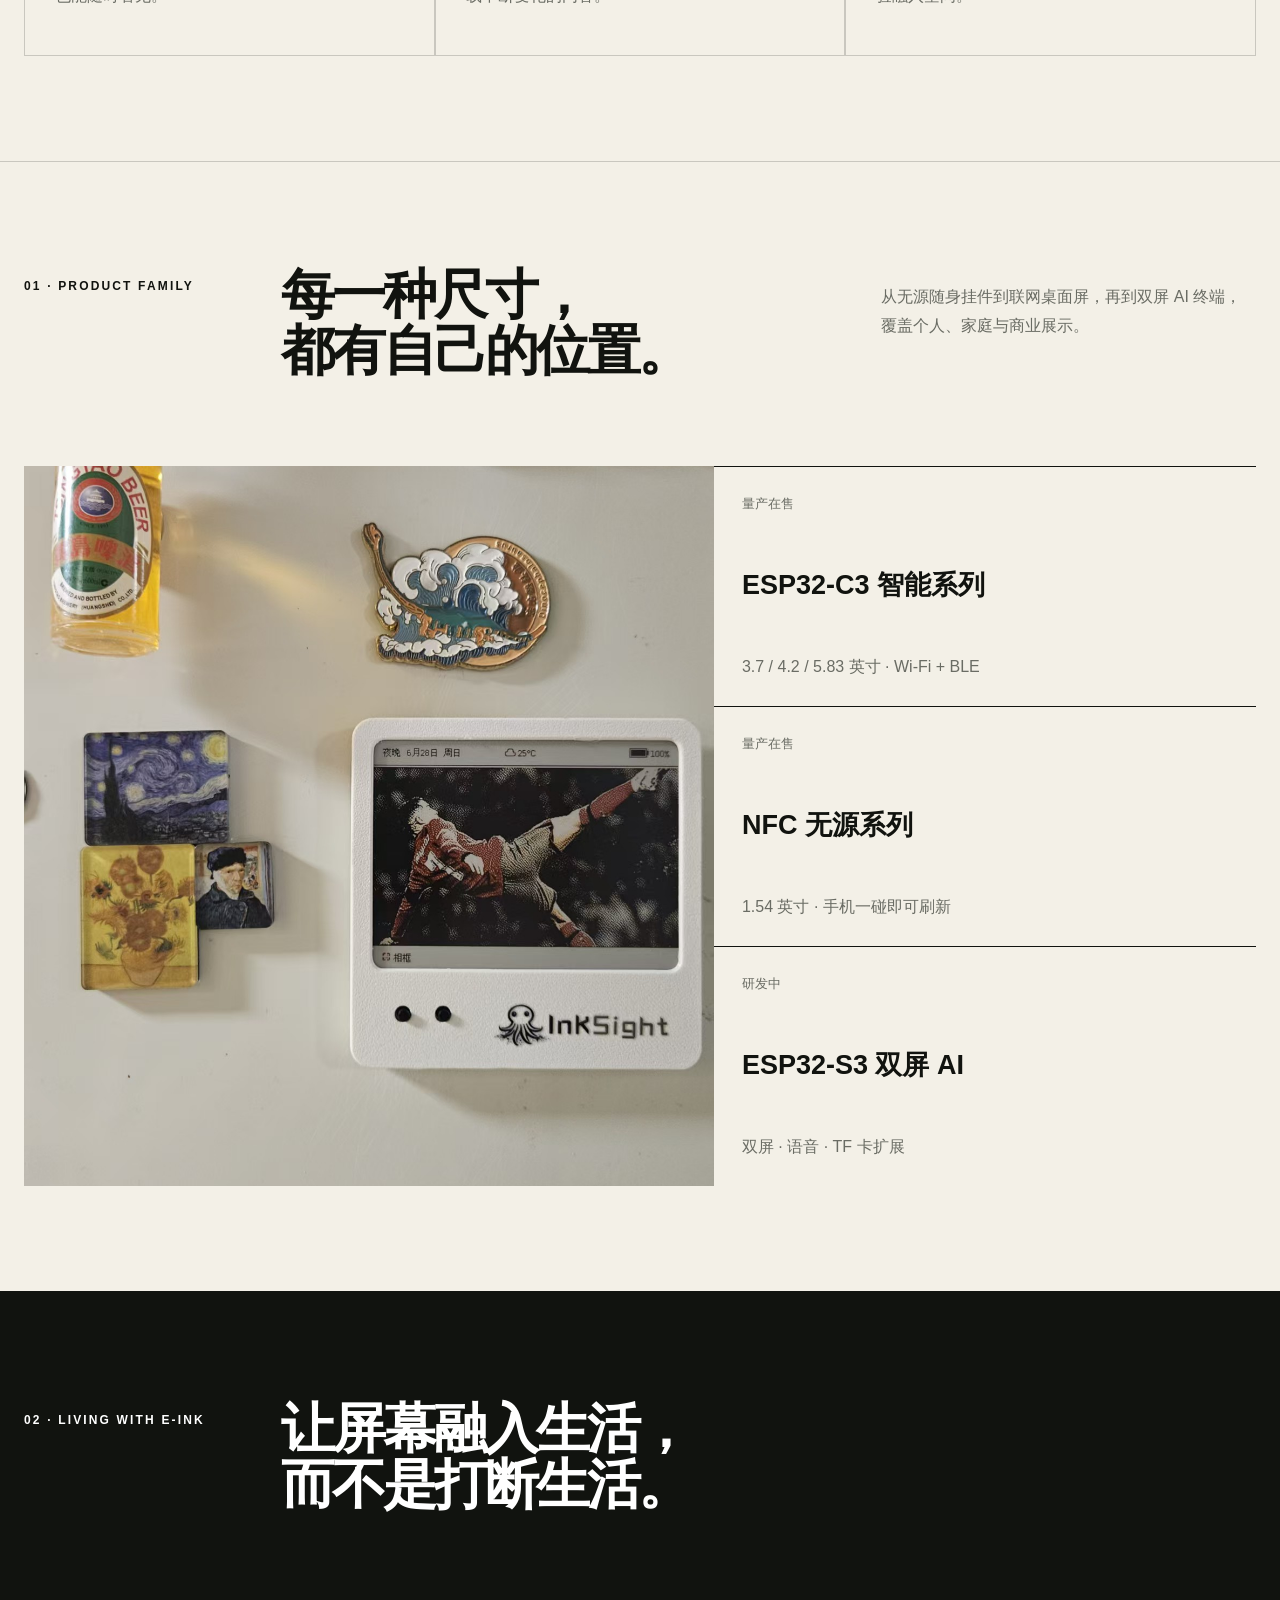
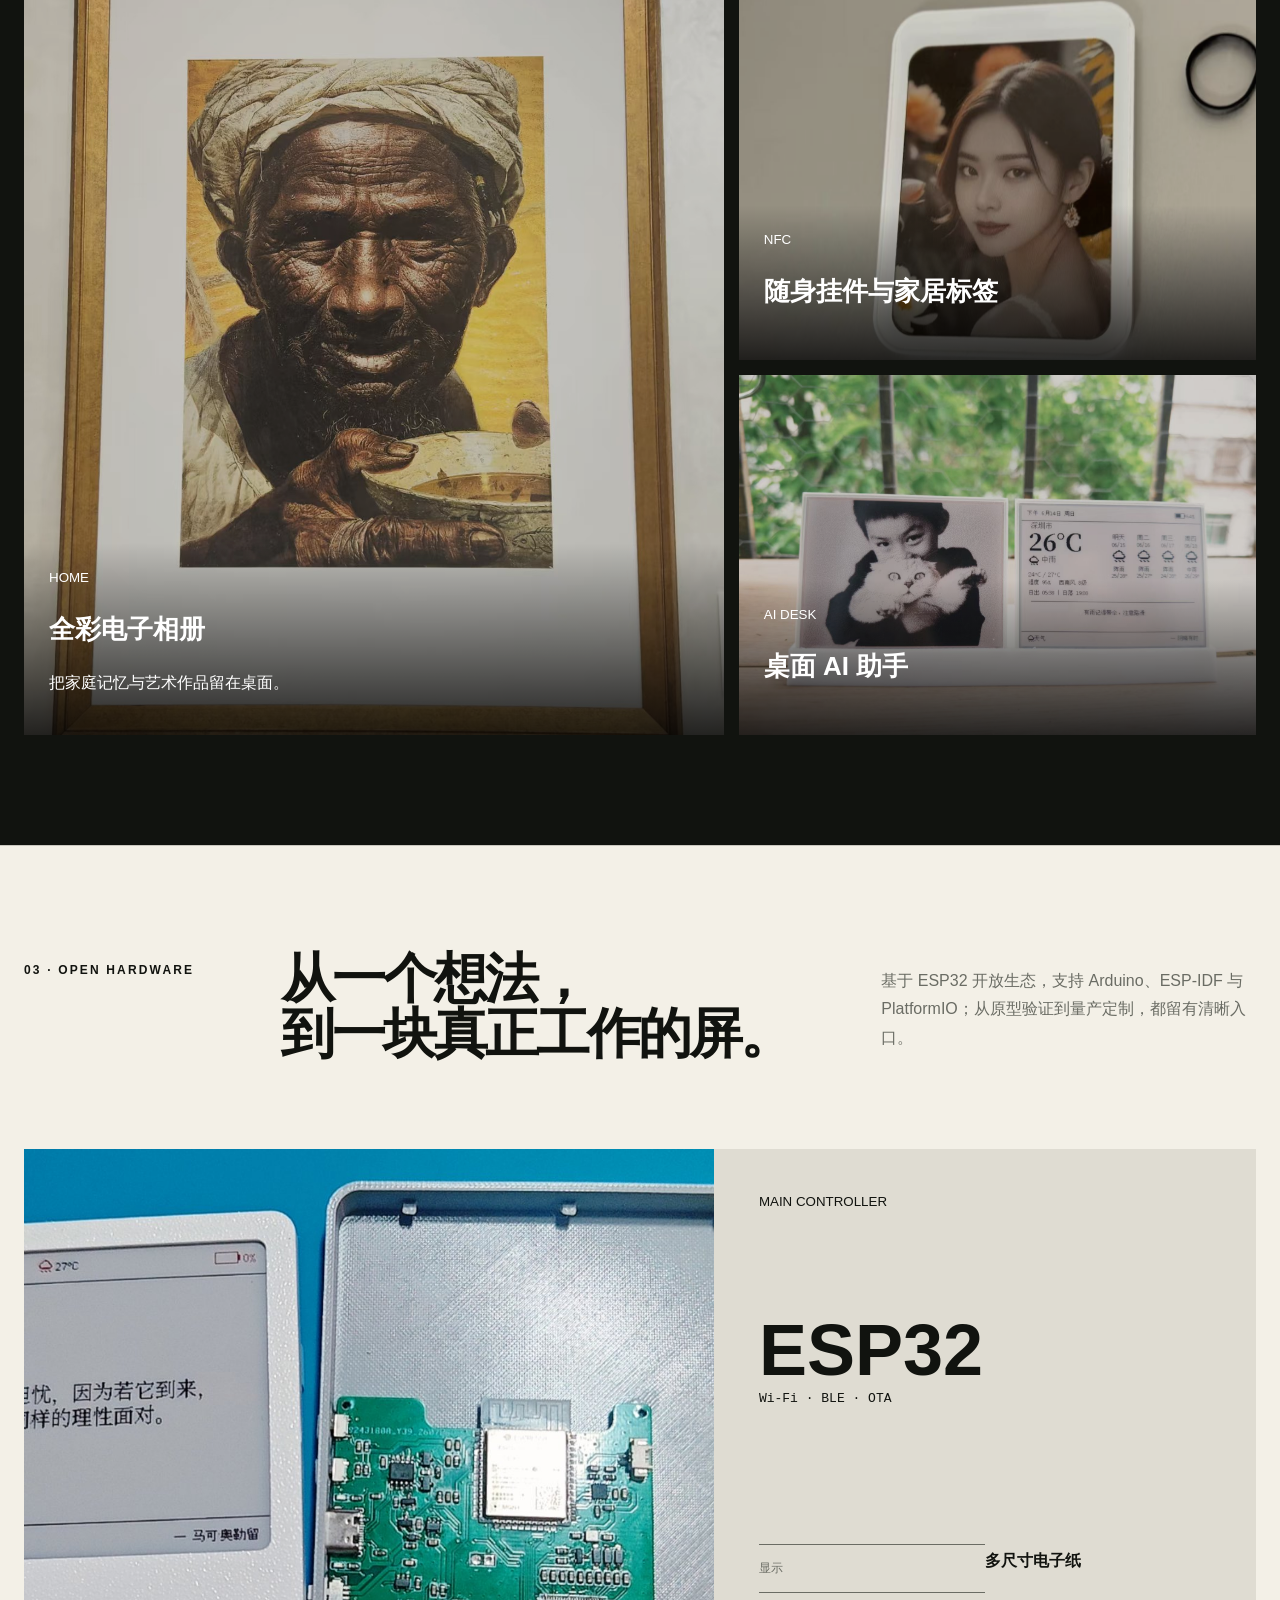
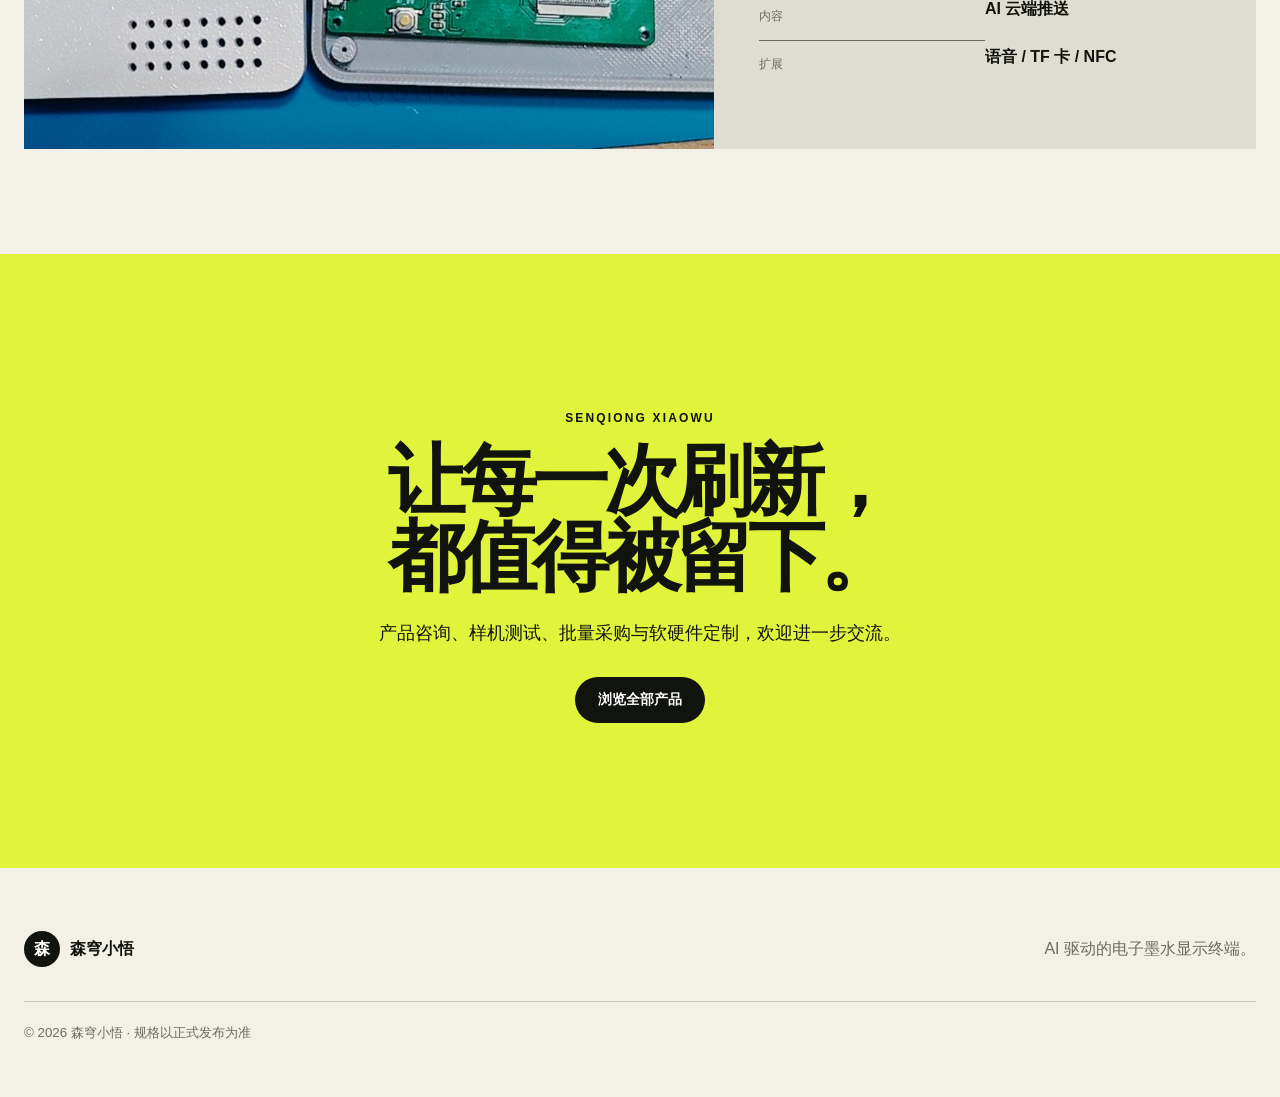
==== commit 30c90819: "Make bilingual site fully responsive" ====
--- a/index.html
+++ b/index.html
@@ -1,4 +1,4 @@
-<!doctype html><html lang="zh-CN"><head><meta charset="utf-8"><meta name="viewport" content="width=device-width,initial-scale=1"><title>森穹小悟｜AI 墨水屏</title><meta name="description" content="森穹小悟 AI 墨水屏，以电子纸承载会生长的内容。"><link rel="icon" href="assets/logo.jpg"><link rel="stylesheet" href="assets/home.css"><link rel="stylesheet" href="assets/banner.css?v=4"><link rel="stylesheet" href="assets/language.css"></head><body id="top">
+<!doctype html><html lang="zh-CN"><head><meta charset="utf-8"><meta name="viewport" content="width=device-width,initial-scale=1"><title>森穹小悟｜AI 墨水屏</title><meta name="description" content="森穹小悟 AI 墨水屏，以电子纸承载会生长的内容。"><link rel="icon" href="assets/logo.jpg"><link rel="stylesheet" href="assets/home.css"><link rel="stylesheet" href="assets/banner.css?v=4"><link rel="stylesheet" href="assets/language.css"><link rel="stylesheet" href="assets/responsive.css?v=1"></head><body id="top">
 <header class="nav"><a class="brand" href="#top"><b>森</b>森穹小悟</a><nav><a href="#product">产品</a><a href="#scenes">场景</a><a href="#developer">开发</a></nav><div class="languages" aria-label="语言切换"><a class="active" href="index.html">中文</a><span>/</span><a href="en.html">English</a></div><a class="pill black nav-button" href="#contact">了解产品</a></header>
 <main><section class="hero"><div><p class="eyebrow">AI E-INK · ALWAYS ON</p><h1>让会生长的内容，<em>安静地留在眼前。</em></h1><p class="lead">森穹小悟把 AI 生成能力装进电子墨水屏。照片、日程、数据与灵感，无需持续亮屏，也能自然常驻。</p><p class="actions"><a class="pill blue" href="products/c3-series.html">查看产品系列</a><a class="pill outline" href="#product">了解森穹小悟</a></p><small>量产产品、研发版本与定制方案，以最终交付规格为准。</small></div><figure><img class="hero-products" src="assets/images/hero-products.jpg" alt="森穹小悟多款 AI 墨水屏产品实拍"><figcaption><span>01</span>电子纸的克制，AI 的想象力</figcaption></figure></section>
 <section class="block" id="product"><div class="intro"><p class="eyebrow">ALWAYS IN SIGHT</p><h2>一次刷新，<br>长久陪伴。</h2><p>墨水屏只在刷新时耗电，断电后画面依然保留。把高频信息从发光屏幕移开，让桌面更从容。</p></div><div class="metrics"><article><strong>0</strong><span>画面保持功耗</span></article><article><strong>3</strong><span>核心产品系列</span></article><article><strong>4</strong><span>可选显示尺寸</span></article><article><strong>∞</strong><span>AI 内容可能</span></article></div><div class="three"><article><i>01</i><h3>信息留在眼前</h3><p>日程、天气、行情、照片与提示，不必点亮手机也能随时看见。</p></article><article><i>02</i><h3>内容持续生长</h3><p>通过 Wi-Fi、蓝牙或 NFC 更新，让同一块屏幕承载不断变化的内容。</p></article><article><i>03</i><h3>设备保持安静</h3><p>无频闪、低蓝光、极低功耗，用纸张般的观看体验融入空间。</p></article></div></section>
--- a/assets/responsive.css
+++ b/assets/responsive.css
@@ -0,0 +1,61 @@
+/* Unified responsive layout: desktop, tablet and mobile */
+body{overflow-x:hidden}
+.hero,.block{width:100%;max-width:1280px}
+.hero{grid-template-columns:minmax(0,1fr) minmax(0,1fr);gap:clamp(32px,5vw,70px)}
+.hero>div,.hero figure,.intro>*{min-width:0}
+.hero h1{font-size:clamp(48px,4.6vw,70px);line-height:1.02;overflow-wrap:normal}
+.intro{grid-template-columns:minmax(140px,.42fr) minmax(0,1.08fr) minmax(240px,.72fr);gap:clamp(24px,3vw,42px)}
+.intro h2{font-size:clamp(44px,4.2vw,66px);line-height:1.04;letter-spacing:-.055em;overflow-wrap:normal}
+html[lang="zh-CN"] .intro h2{word-break:keep-all}
+.dark .intro{align-items:start}
+.metrics strong{font-size:clamp(48px,5vw,72px)}
+.products,.board{grid-template-columns:minmax(0,1.12fr) minmax(320px,.88fr)}
+.gallery{grid-template-columns:minmax(0,1.15fr) minmax(300px,.85fr)}
+.products img,.board>img{max-width:100%}
+
+@media(max-width:1100px){
+  .nav nav{display:none}.nav{gap:18px}.languages{margin-left:auto}
+  .hero,.block{padding:82px 28px}
+  .hero{grid-template-columns:1fr 1fr;gap:34px;min-height:auto}
+  .hero h1,html[lang="zh-CN"] .hero h1{font-size:clamp(40px,5vw,54px)}
+  .hero figure .hero-products{height:430px}
+  .intro{grid-template-columns:1fr 2fr;gap:16px 28px}
+  .intro h2{font-size:clamp(42px,5.4vw,58px);grid-column:2}
+  .intro>p:last-child{grid-column:2;max-width:680px}
+  .metrics{grid-template-columns:repeat(2,1fr)}
+  .three{grid-template-columns:repeat(3,1fr)}
+  .products,.board{grid-template-columns:1fr}
+  .products>img,.board>img{height:min(58vw,560px)}
+  .product-list a,.products a{min-height:180px}
+  .board>div{min-height:480px}.board strong{margin-top:40px}
+  .dark{padding:90px 28px}.gallery{grid-template-columns:1fr 1fr;grid-auto-rows:330px}
+}
+
+@media(max-width:760px){
+  .nav{padding:13px 18px}.nav-button{display:none}.nav .brand{font-size:0}.nav .brand b{font-size:16px}
+  .hero,.block{padding:64px 20px}
+  .hero,html[lang="zh-CN"] .hero{grid-template-columns:1fr;gap:38px}
+  .hero h1,html[lang="zh-CN"] .hero h1{font-size:clamp(38px,10vw,50px);white-space:normal;word-break:normal}
+  html[lang="zh-CN"] .hero h1 em{white-space:normal;word-break:normal}
+  .lead{font-size:16px}.actions{flex-wrap:wrap}
+  .hero figure .hero-products{height:auto;aspect-ratio:4/3}
+  .intro{grid-template-columns:1fr;gap:10px}
+  .intro h2,.intro>p:last-child{grid-column:auto}
+  .intro h2{font-size:clamp(38px,10vw,52px);margin:8px 0 18px}
+  html[lang="zh-CN"] .intro h2{word-break:normal}
+  .metrics{margin-top:38px}.metrics article{min-height:145px;padding:20px}
+  .three{grid-template-columns:1fr}.three h3{margin-top:28px}
+  .products>img,.board>img{height:auto;aspect-ratio:4/3}
+  .products a{min-height:160px;padding:22px}.products strong{font-size:22px}
+  .dark{padding:68px 20px}.gallery{grid-template-columns:1fr;grid-auto-rows:300px}.gallery .tall{grid-row:auto}
+  .board>div{min-height:auto;padding:28px}.board strong{font-size:52px;margin-top:35px}.board dl{margin-top:45px}
+  .cta{padding:90px 20px}.cta h2{font-size:clamp(42px,11vw,60px)}
+  footer{grid-template-columns:1fr;padding:42px 20px}footer p{text-align:left}
+}
+
+@media(max-width:420px){
+  .languages{font-size:11px;gap:5px}.metrics{grid-template-columns:1fr 1fr}
+  .metrics strong{font-size:42px}.metrics span{font-size:11px}
+  .hero,.block{padding-left:16px;padding-right:16px}.dark{padding-left:16px;padding-right:16px}
+  .pill{padding:12px 18px}.board dl{grid-template-columns:1fr}
+}
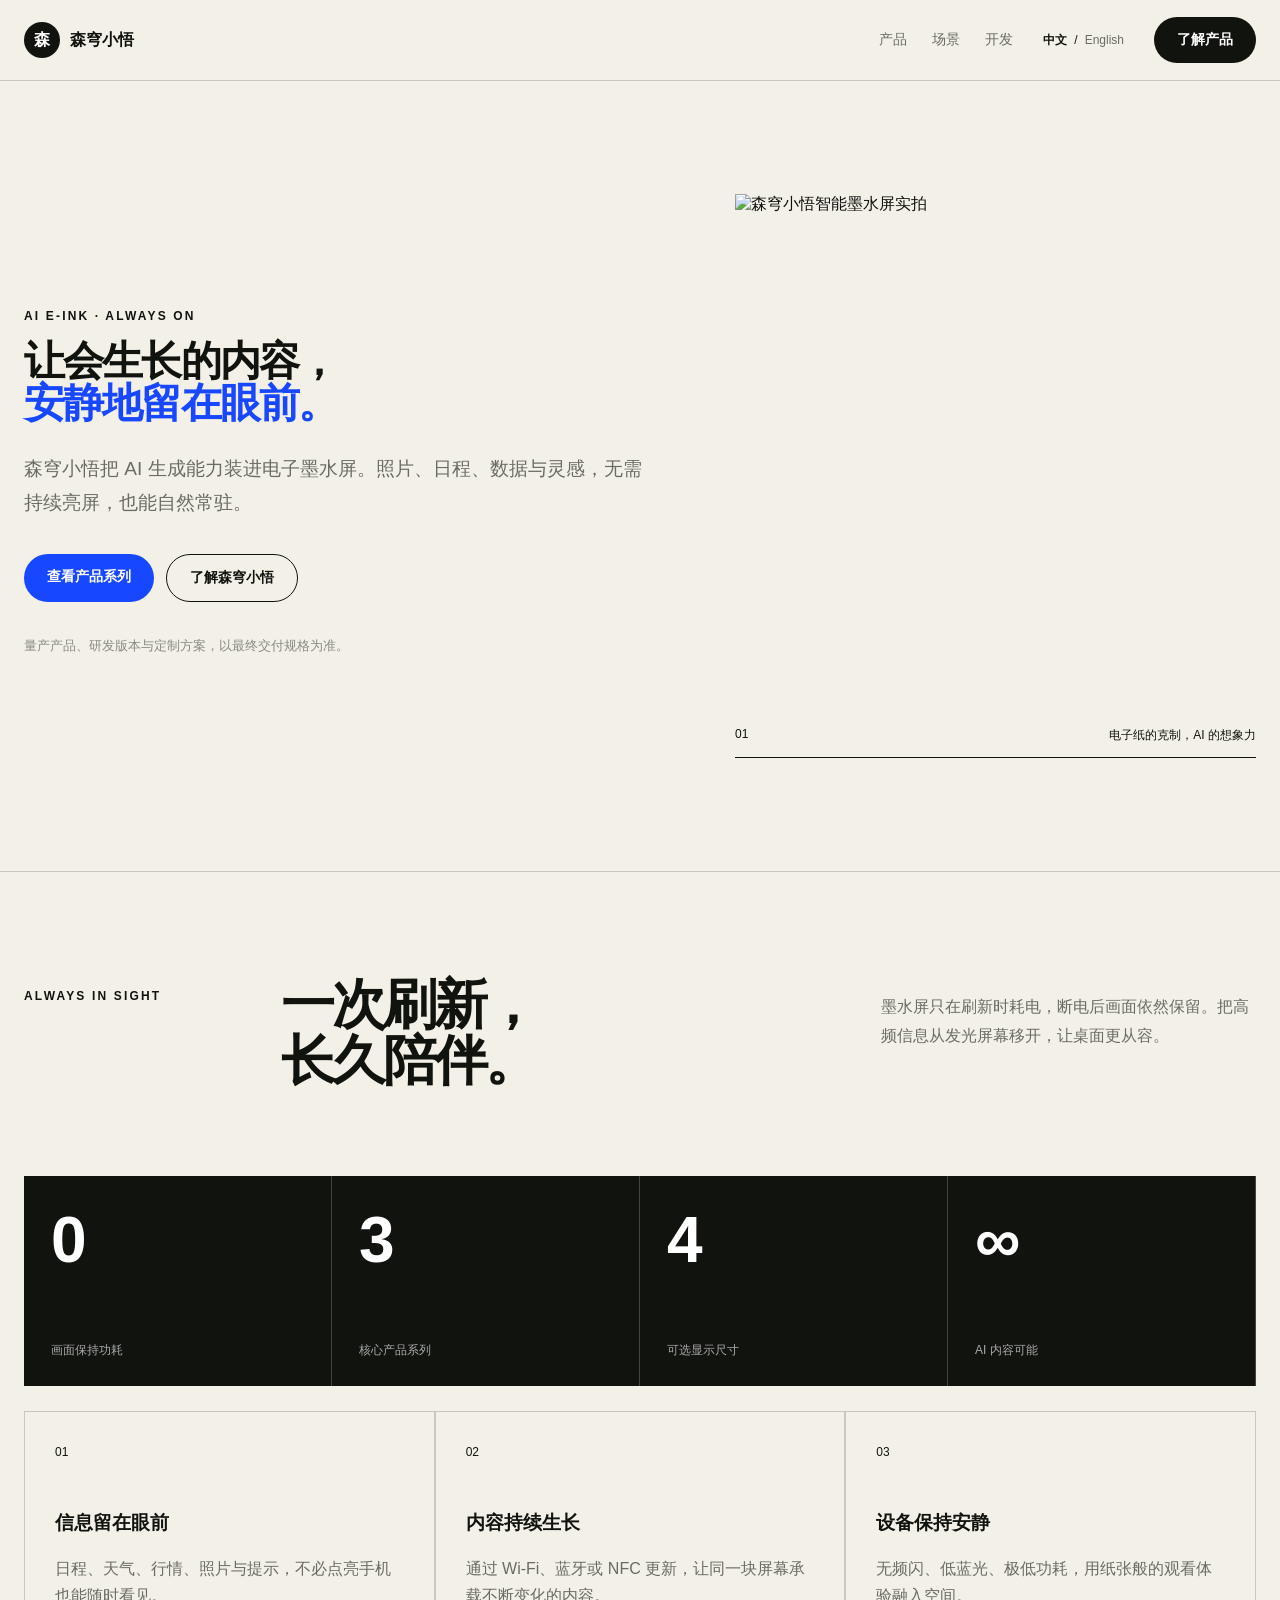
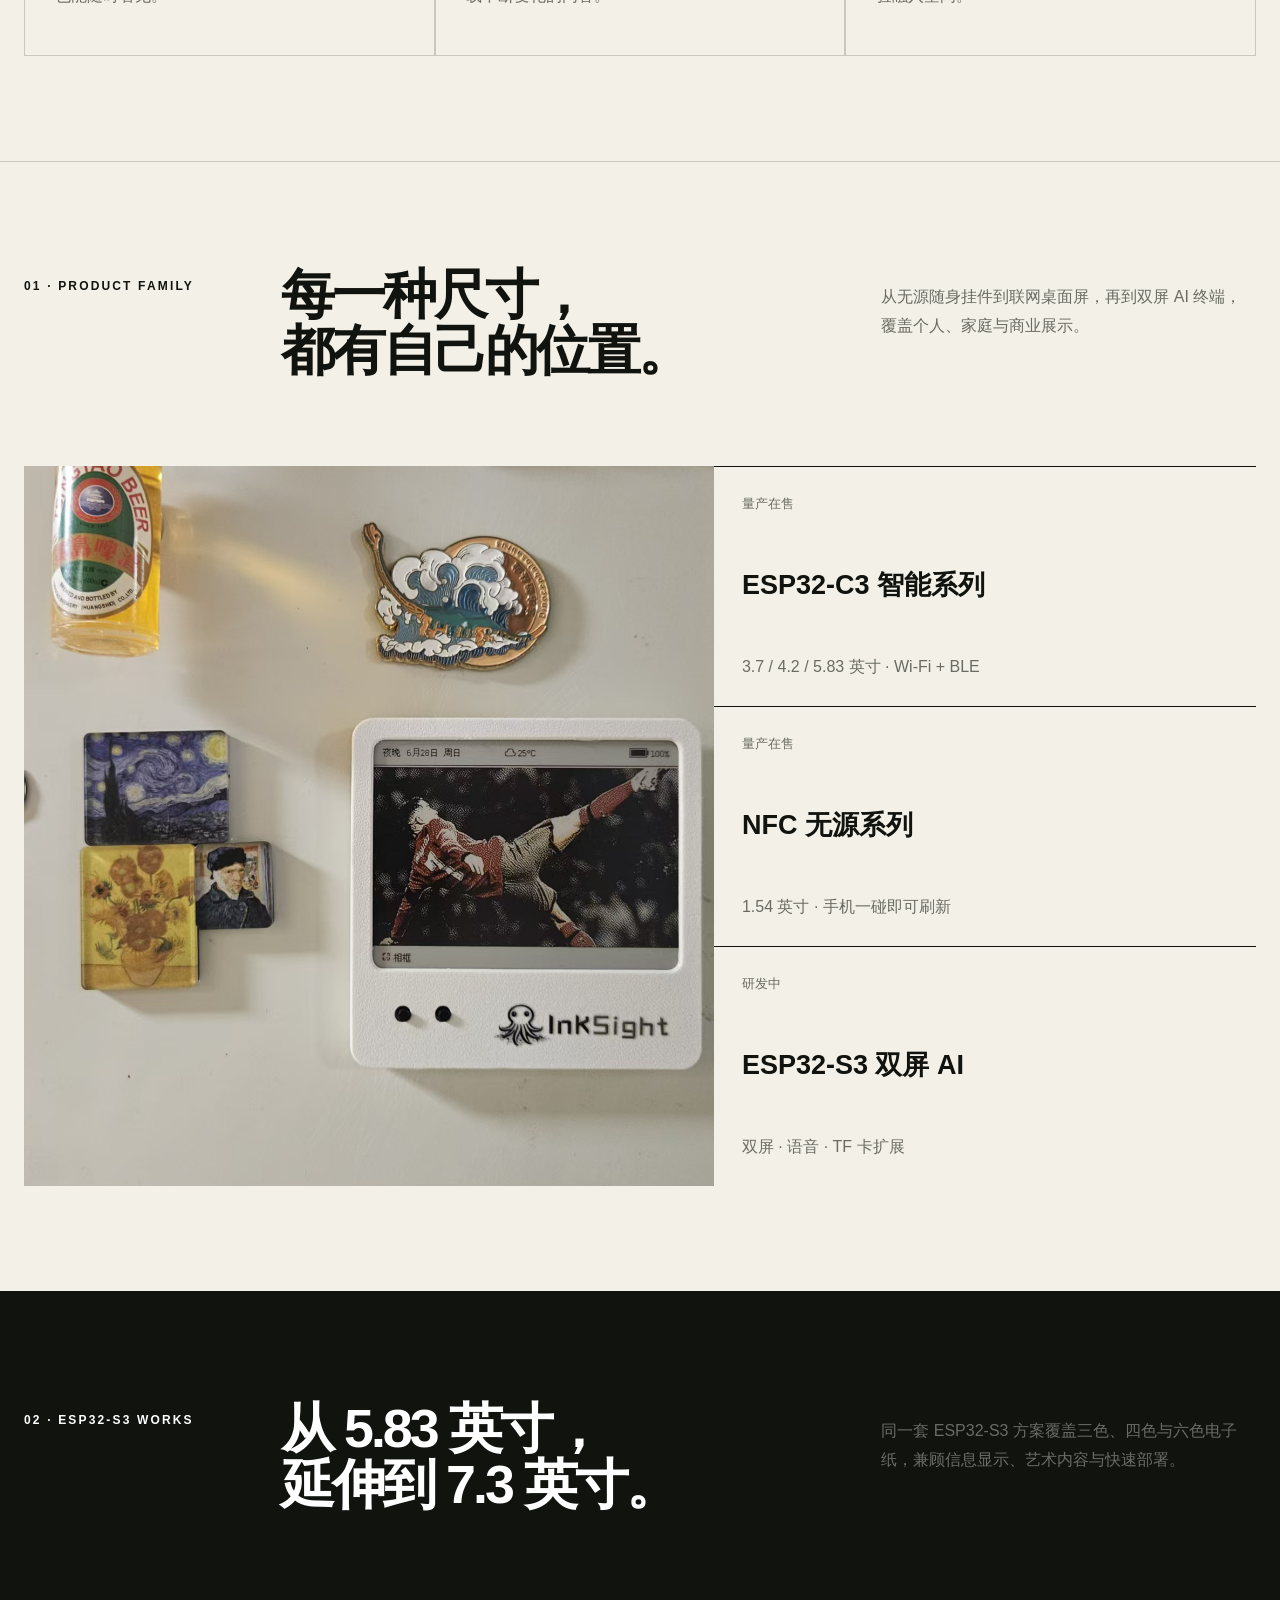
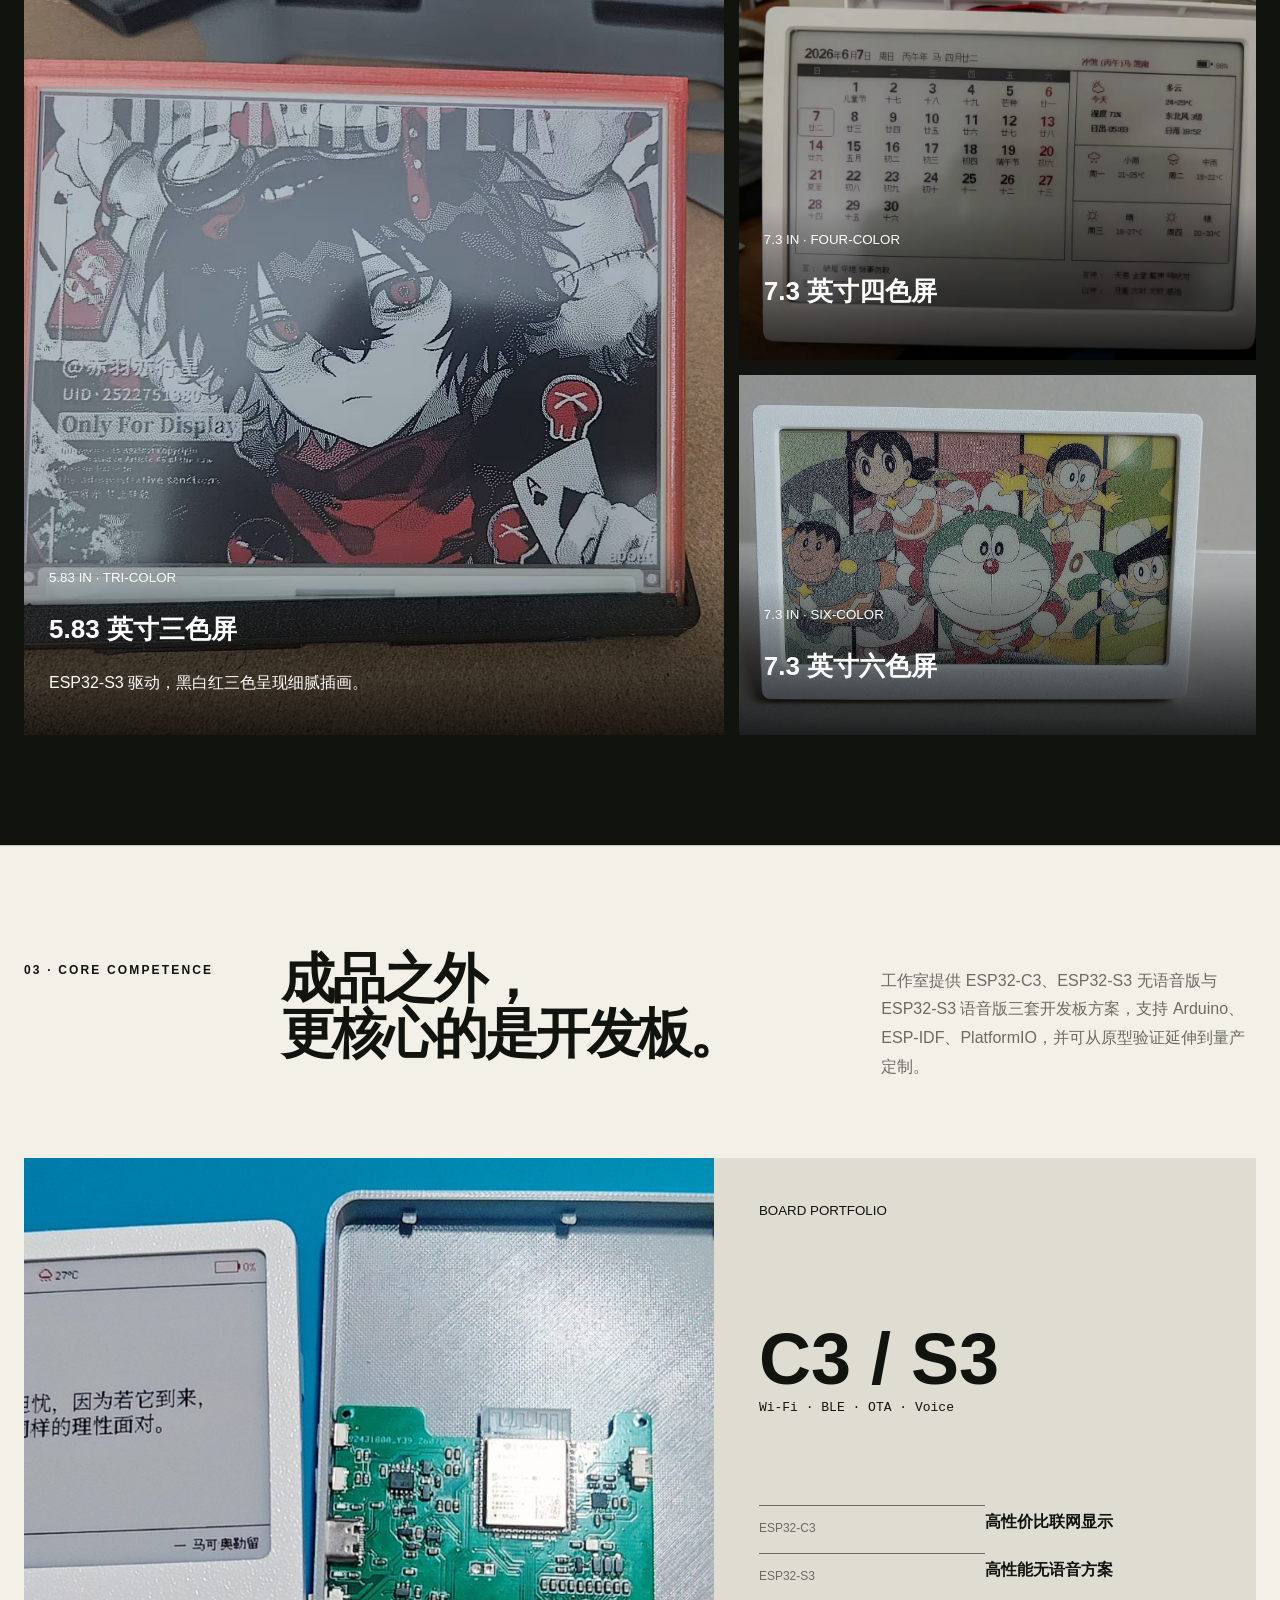
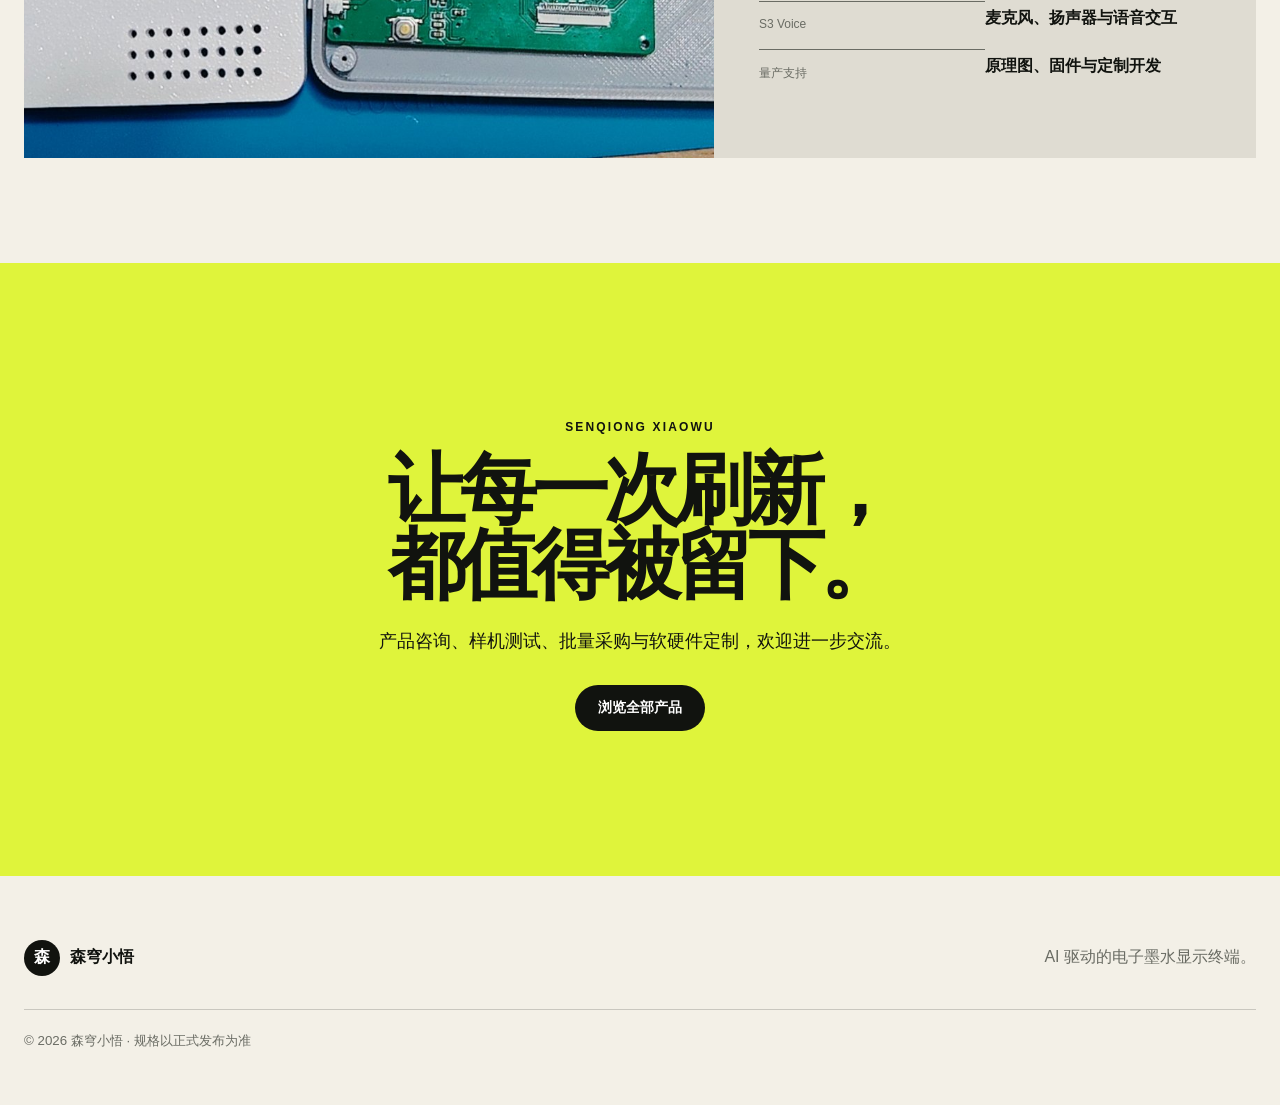
==== commit 5e58f864: "Expand S3 compatibility and board portfolio" ====
--- a/index.html
+++ b/index.html
@@ -1,9 +1,9 @@
 <!doctype html><html lang="zh-CN"><head><meta charset="utf-8"><meta name="viewport" content="width=device-width,initial-scale=1"><title>森穹小悟｜AI 墨水屏</title><meta name="description" content="森穹小悟 AI 墨水屏，以电子纸承载会生长的内容。"><link rel="icon" href="assets/logo.jpg"><link rel="stylesheet" href="assets/home.css"><link rel="stylesheet" href="assets/banner.css?v=4"><link rel="stylesheet" href="assets/language.css"><link rel="stylesheet" href="assets/responsive.css?v=1"></head><body id="top">
 <header class="nav"><a class="brand" href="#top"><b>森</b>森穹小悟</a><nav><a href="#product">产品</a><a href="#scenes">场景</a><a href="#developer">开发</a></nav><div class="languages" aria-label="语言切换"><a class="active" href="index.html">中文</a><span>/</span><a href="en.html">English</a></div><a class="pill black nav-button" href="#contact">了解产品</a></header>
-<main><section class="hero"><div><p class="eyebrow">AI E-INK · ALWAYS ON</p><h1>让会生长的内容，<em>安静地留在眼前。</em></h1><p class="lead">森穹小悟把 AI 生成能力装进电子墨水屏。照片、日程、数据与灵感，无需持续亮屏，也能自然常驻。</p><p class="actions"><a class="pill blue" href="products/c3-series.html">查看产品系列</a><a class="pill outline" href="#product">了解森穹小悟</a></p><small>量产产品、研发版本与定制方案，以最终交付规格为准。</small></div><figure><img class="hero-products" src="assets/images/hero-products.jpg" alt="森穹小悟多款 AI 墨水屏产品实拍"><figcaption><span>01</span>电子纸的克制，AI 的想象力</figcaption></figure></section>
+<main><section class="hero"><div><p class="eyebrow">AI E-INK · ALWAYS ON</p><h1>让会生长的内容，<em>安静地留在眼前。</em></h1><p class="lead">森穹小悟把 AI 生成能力装进电子墨水屏。照片、日程、数据与灵感，无需持续亮屏，也能自然常驻。</p><p class="actions"><a class="pill blue" href="products/c3-series.html">查看产品系列</a><a class="pill outline" href="#product">了解森穹小悟</a></p><small>量产产品、研发版本与定制方案，以最终交付规格为准。</small></div><figure><img class="hero-products" src="assets/images/hero-main.png" alt="森穹小悟智能墨水屏实拍"><figcaption><span>01</span>电子纸的克制，AI 的想象力</figcaption></figure></section>
 <section class="block" id="product"><div class="intro"><p class="eyebrow">ALWAYS IN SIGHT</p><h2>一次刷新，<br>长久陪伴。</h2><p>墨水屏只在刷新时耗电，断电后画面依然保留。把高频信息从发光屏幕移开，让桌面更从容。</p></div><div class="metrics"><article><strong>0</strong><span>画面保持功耗</span></article><article><strong>3</strong><span>核心产品系列</span></article><article><strong>4</strong><span>可选显示尺寸</span></article><article><strong>∞</strong><span>AI 内容可能</span></article></div><div class="three"><article><i>01</i><h3>信息留在眼前</h3><p>日程、天气、行情、照片与提示，不必点亮手机也能随时看见。</p></article><article><i>02</i><h3>内容持续生长</h3><p>通过 Wi-Fi、蓝牙或 NFC 更新，让同一块屏幕承载不断变化的内容。</p></article><article><i>03</i><h3>设备保持安静</h3><p>无频闪、低蓝光、极低功耗，用纸张般的观看体验融入空间。</p></article></div></section>
 <section class="block"><div class="intro"><p class="eyebrow">01 · PRODUCT FAMILY</p><h2>每一种尺寸，<br>都有自己的位置。</h2><p>从无源随身挂件到联网桌面屏，再到双屏 AI 终端，覆盖个人、家庭与商业展示。</p></div><div class="products"><img src="assets/images/product-lifestyle.jpg" alt="森穹小悟墨水屏冰箱家居场景"><div><a href="products/c3-series.html"><small>量产在售</small><strong>ESP32-C3 智能系列</strong><span>3.7 / 4.2 / 5.83 英寸 · Wi-Fi + BLE</span></a><a href="products/nfc-154.html"><small>量产在售</small><strong>NFC 无源系列</strong><span>1.54 英寸 · 手机一碰即可刷新</span></a><a href="products/s3-dual.html"><small>研发中</small><strong>ESP32-S3 双屏 AI</strong><span>双屏 · 语音 · TF 卡扩展</span></a></div></div></section>
-<section class="dark" id="scenes"><div class="intro"><p class="eyebrow">02 · LIVING WITH E-INK</p><h2>让屏幕融入生活，<br>而不是打断生活。</h2></div><div class="gallery"><article class="tall"><img src="assets/images/products/album-art-1.jpg" alt="全彩电子相册"><div><small>HOME</small><h3>全彩电子相册</h3><p>把家庭记忆与艺术作品留在桌面。</p></div></article><article><img src="assets/images/products/nfc-fridge-portrait.jpg" alt="NFC 冰箱贴"><div><small>NFC</small><h3>随身挂件与家居标签</h3></div></article><article><img src="assets/images/products/s3-dual-photo-weather.jpg" alt="双屏 AI 助手"><div><small>AI DESK</small><h3>桌面 AI 助手</h3></div></article></div></section>
-<section class="block" id="developer"><div class="intro"><p class="eyebrow">03 · OPEN HARDWARE</p><h2>从一个想法，<br>到一块真正工作的屏。</h2><p>基于 ESP32 开放生态，支持 Arduino、ESP-IDF 与 PlatformIO；从原型验证到量产定制，都留有清晰入口。</p></div><div class="board"><img src="assets/images/products/dev-board-exploded.jpg" alt="开发板拆解"><div><small>MAIN CONTROLLER</small><strong>ESP32</strong><code>Wi-Fi · BLE · OTA</code><dl><dt>显示</dt><dd>多尺寸电子纸</dd><dt>内容</dt><dd>AI 云端推送</dd><dt>扩展</dt><dd>语音 / TF 卡 / NFC</dd></dl></div></div></section>
+<section class="dark" id="scenes"><div class="intro"><p class="eyebrow">02 · ESP32-S3 WORKS</p><h2>从 5.83 英寸，<br>延伸到 7.3 英寸。</h2><p>同一套 ESP32-S3 方案覆盖三色、四色与六色电子纸，兼顾信息显示、艺术内容与快速部署。</p></div><div class="gallery"><article class="tall"><img src="assets/images/products/s3-583-tricolor.jpg" alt="5.83 英寸三色电子纸作品"><div><small>5.83 IN · TRI-COLOR</small><h3>5.83 英寸三色屏</h3><p>ESP32-S3 驱动，黑白红三色呈现细腻插画。</p></div></article><article><img src="assets/images/products/s3-730-fourcolor.png" alt="7.3 英寸四色电子纸作品"><div><small>7.3 IN · FOUR-COLOR</small><h3>7.3 英寸四色屏</h3></div></article><article><img src="assets/images/products/s3-730-sixcolor.jpg" alt="7.3 英寸六色电子纸作品"><div><small>7.3 IN · SIX-COLOR</small><h3>7.3 英寸六色屏</h3></div></article></div></section>
+<section class="block" id="developer"><div class="intro"><p class="eyebrow">03 · CORE COMPETENCE</p><h2>成品之外，<br>更核心的是开发板。</h2><p>工作室提供 ESP32-C3、ESP32-S3 无语音版与 ESP32-S3 语音版三套开发板方案，支持 Arduino、ESP-IDF、PlatformIO，并可从原型验证延伸到量产定制。</p></div><div class="board"><img src="assets/images/products/dev-board-exploded.jpg" alt="森穹小悟电子纸开发板方案"><div><small>BOARD PORTFOLIO</small><strong>C3 / S3</strong><code>Wi-Fi · BLE · OTA · Voice</code><dl><dt>ESP32-C3</dt><dd>高性价比联网显示</dd><dt>ESP32-S3</dt><dd>高性能无语音方案</dd><dt>S3 Voice</dt><dd>麦克风、扬声器与语音交互</dd><dt>量产支持</dt><dd>原理图、固件与定制开发</dd></dl></div></div></section>
 <section class="cta" id="contact"><p class="eyebrow">SENQIONG XIAOWU</p><h2>让每一次刷新，<br>都值得被留下。</h2><p>产品咨询、样机测试、批量采购与软硬件定制，欢迎进一步交流。</p><a class="pill black" href="products/c3-series.html">浏览全部产品</a></section></main>
 <footer><a class="brand" href="#top"><b>森</b>森穹小悟</a><p>AI 驱动的电子墨水显示终端。</p><small>© 2026 森穹小悟 · 规格以正式发布为准</small></footer></body></html>
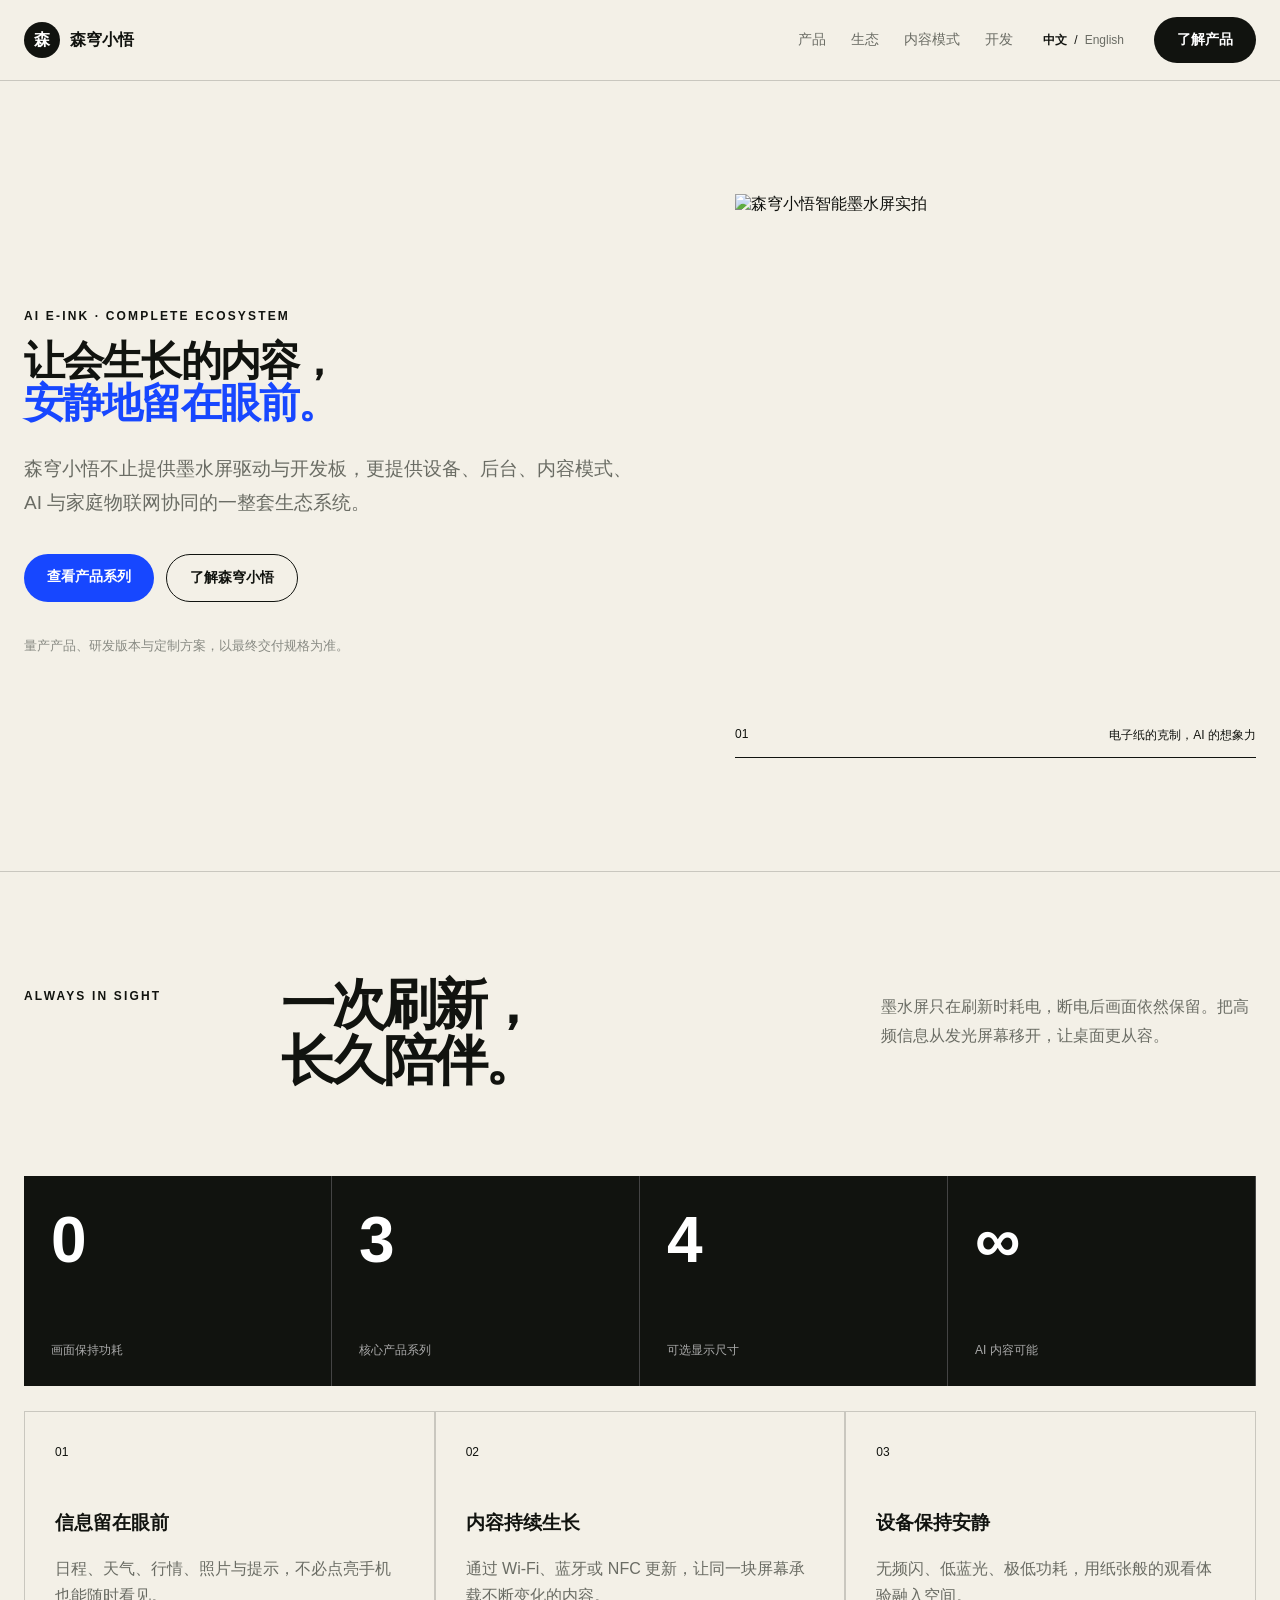
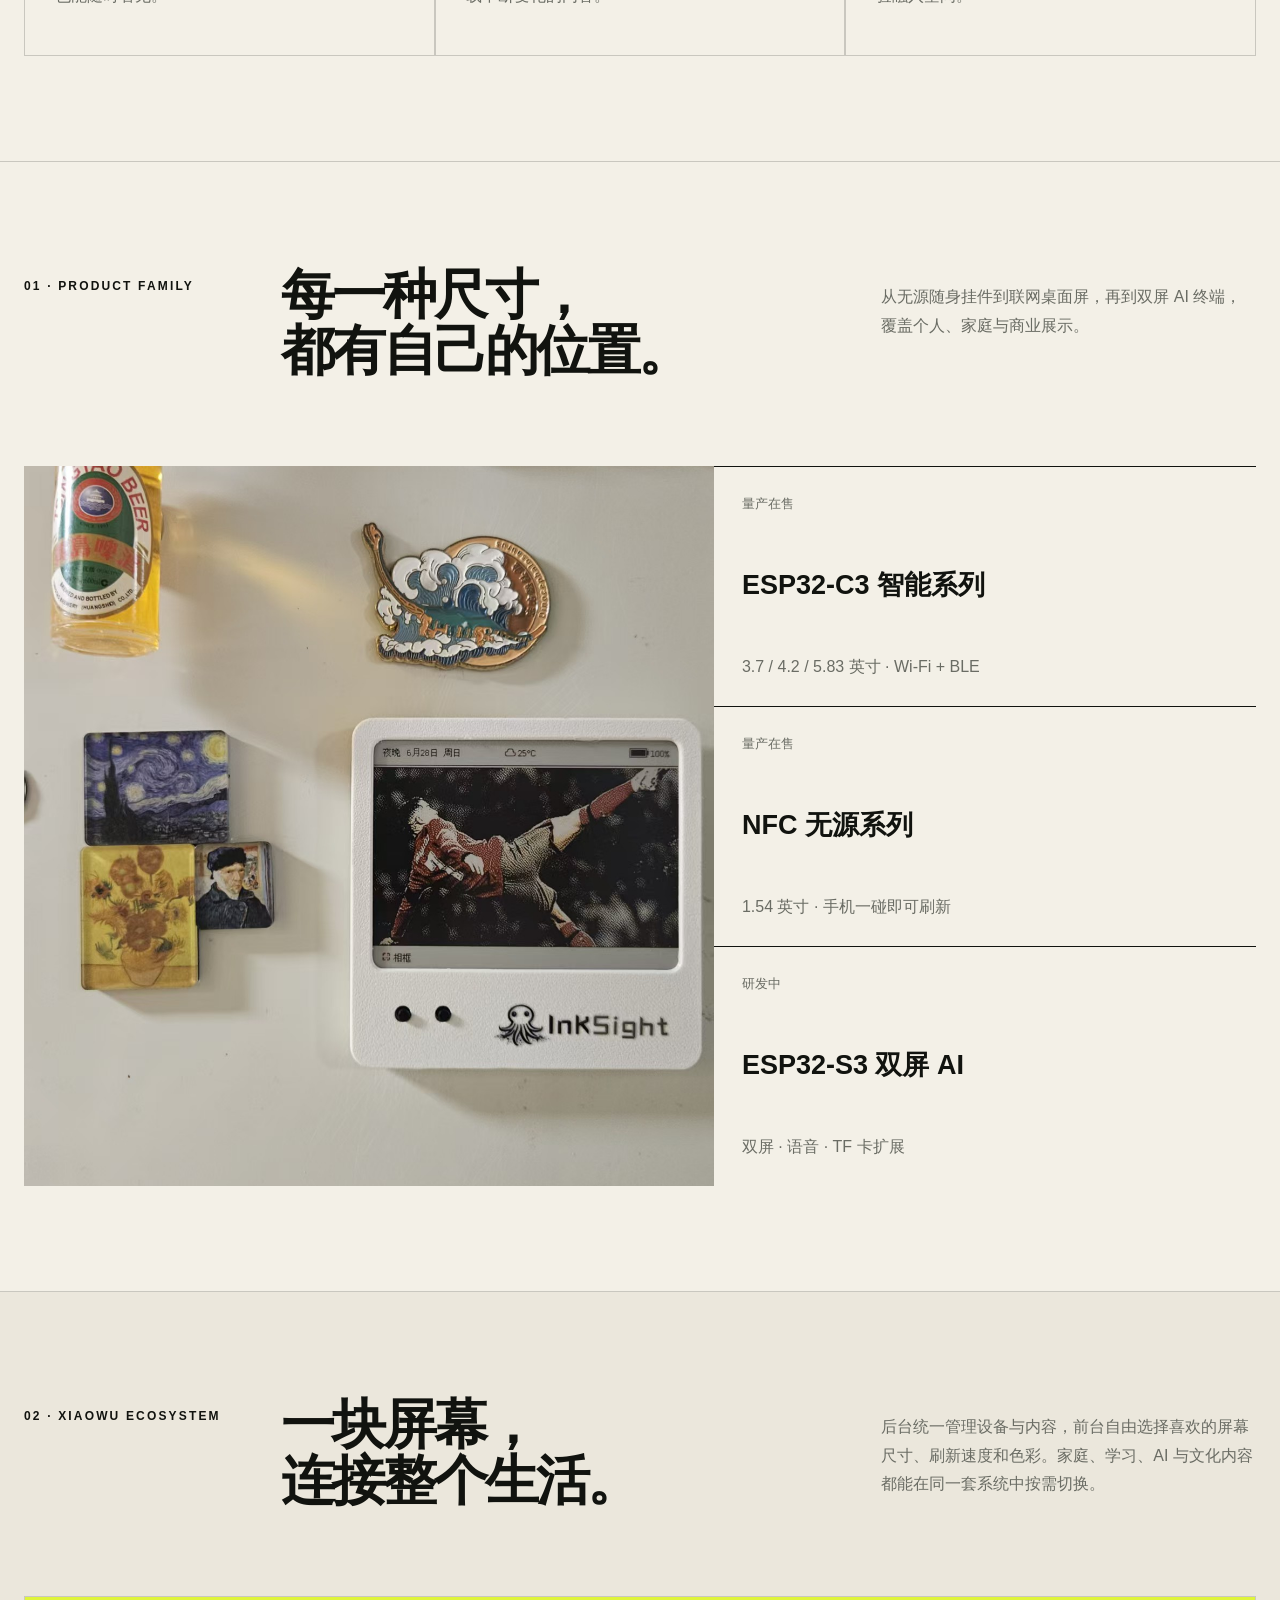
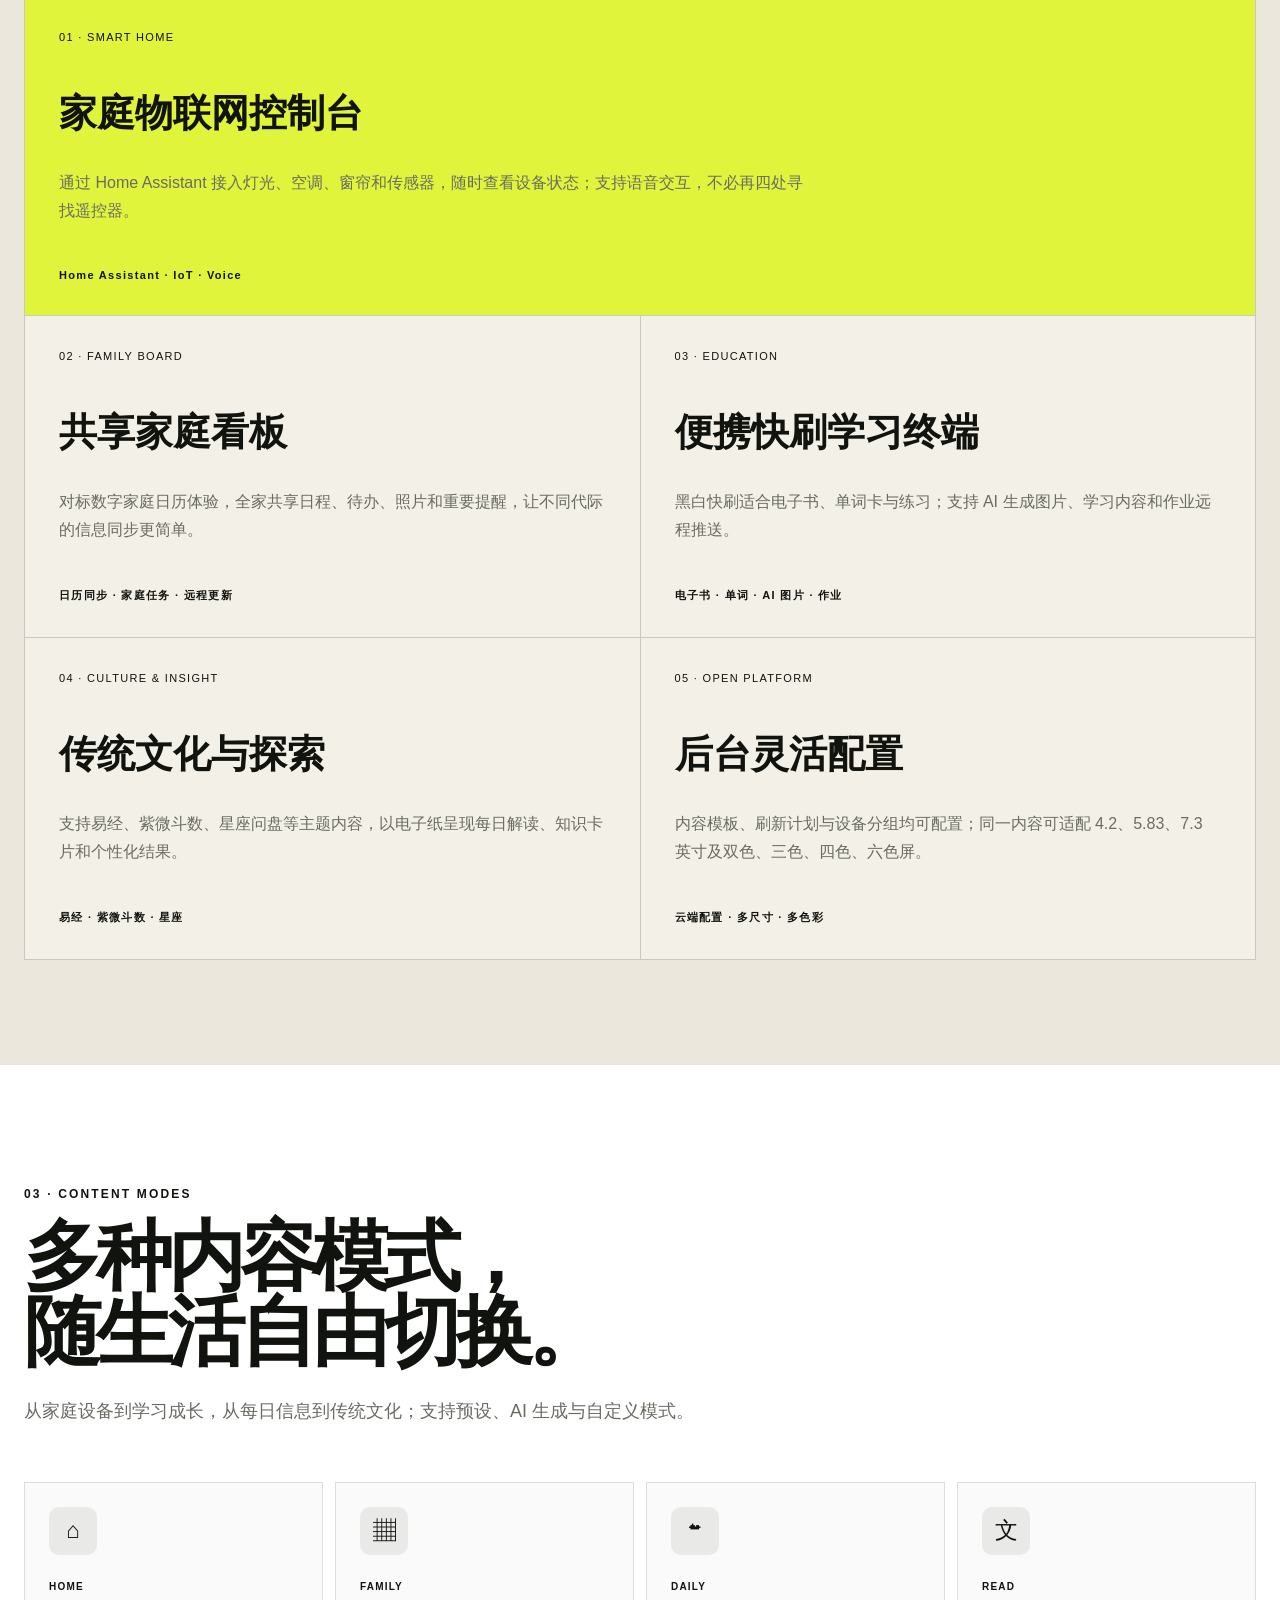
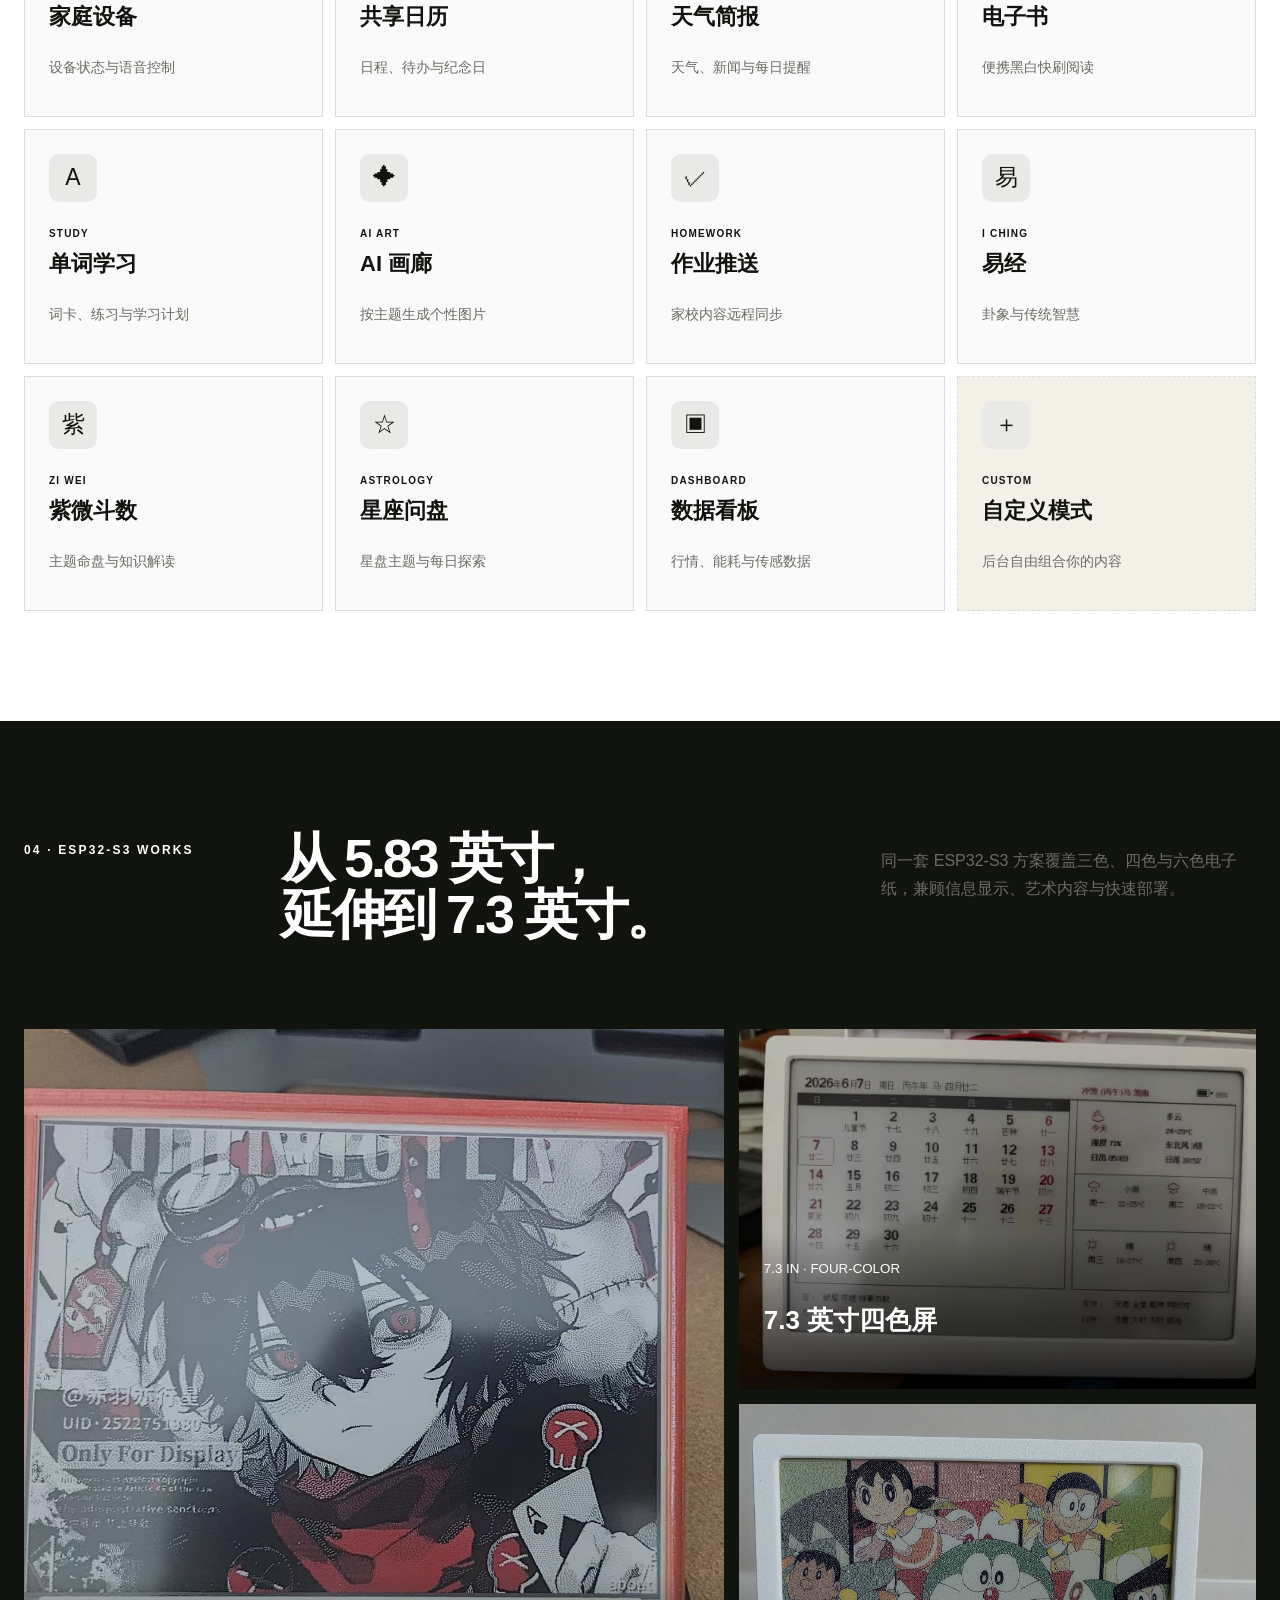
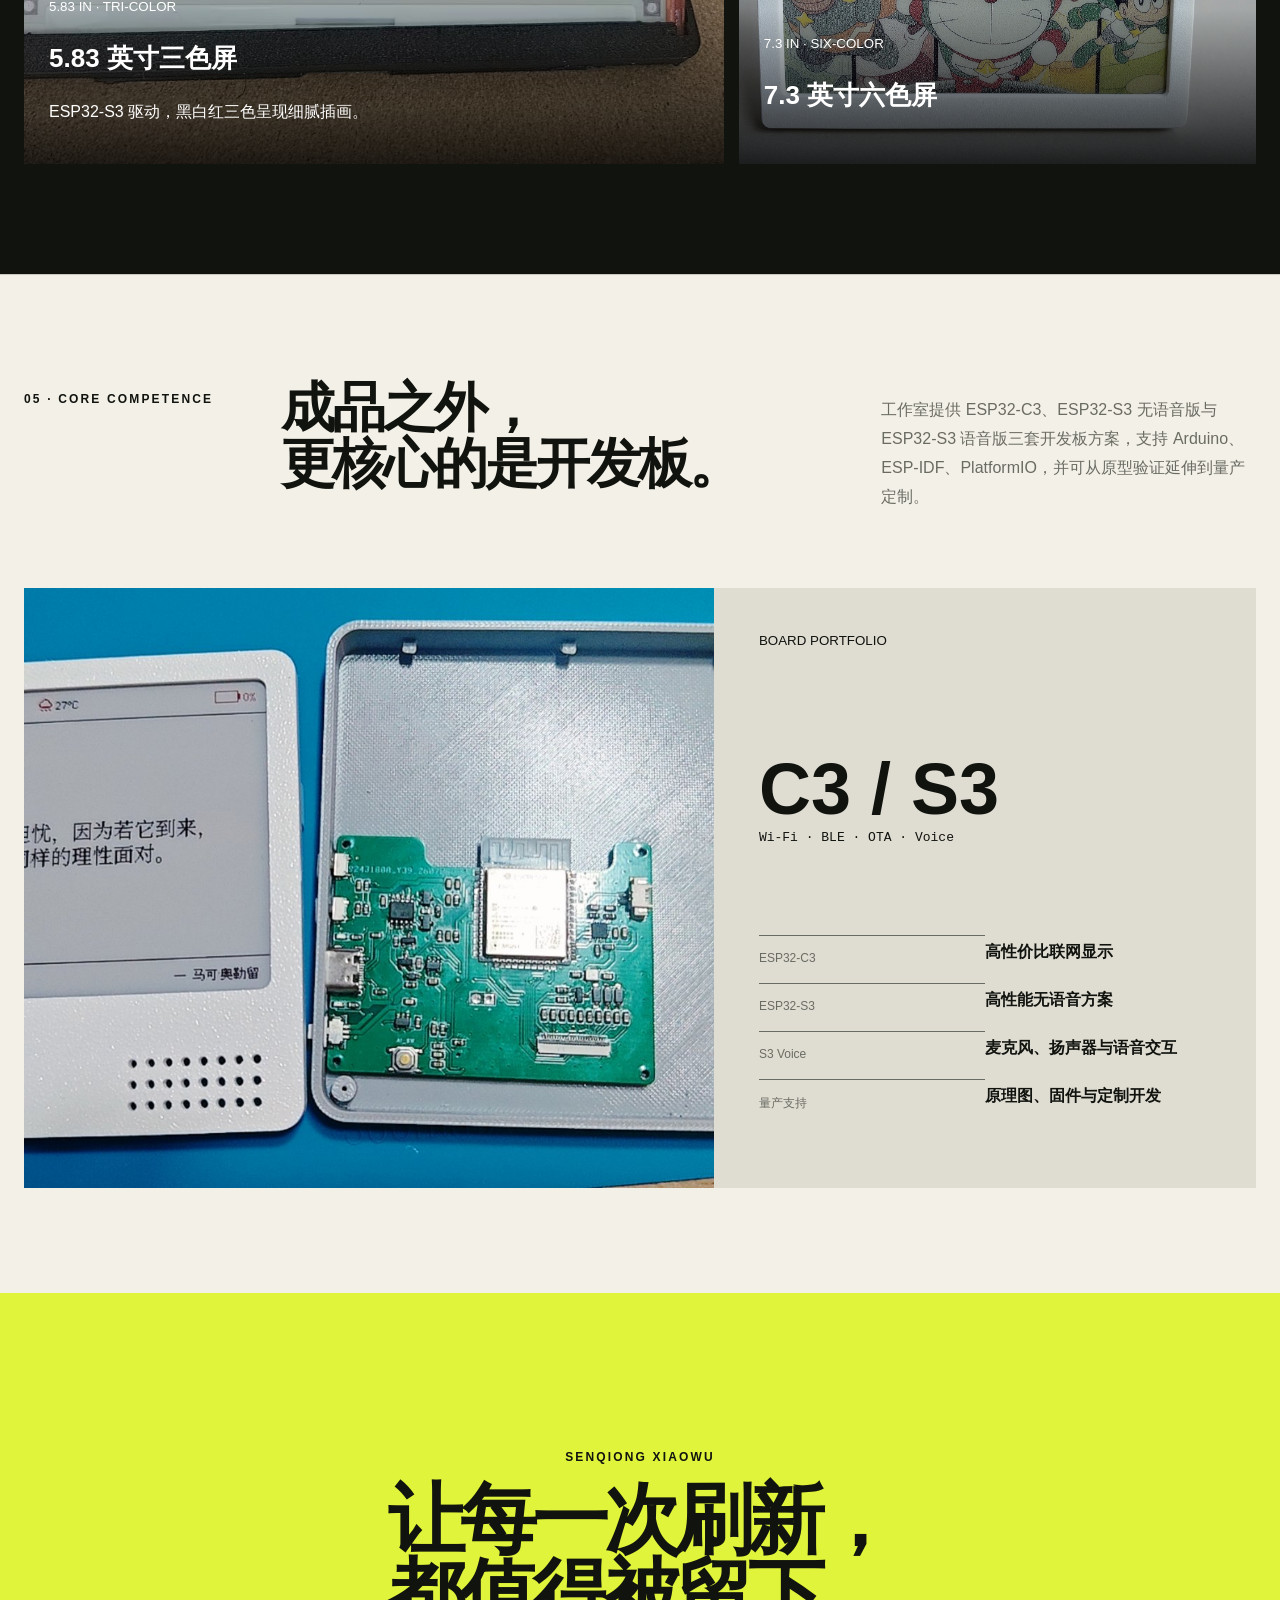
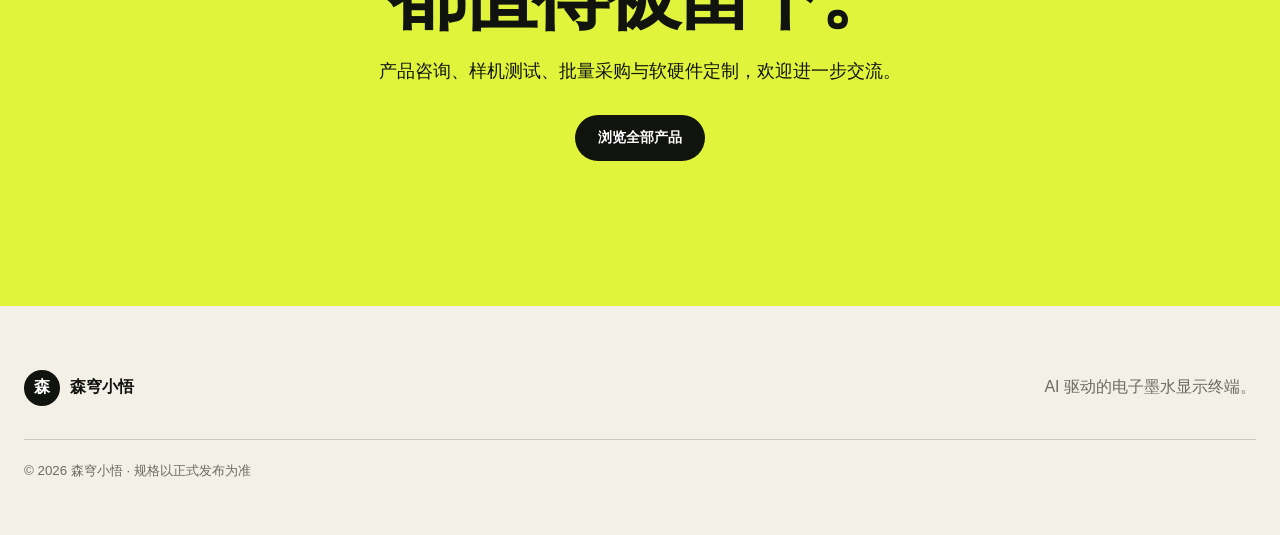
==== commit 4081fb08: "Add Xiaowu ecosystem and content modes" ====
--- a/index.html
+++ b/index.html
@@ -1,9 +1,202 @@
-<!doctype html><html lang="zh-CN"><head><meta charset="utf-8"><meta name="viewport" content="width=device-width,initial-scale=1"><title>森穹小悟｜AI 墨水屏</title><meta name="description" content="森穹小悟 AI 墨水屏，以电子纸承载会生长的内容。"><link rel="icon" href="assets/logo.jpg"><link rel="stylesheet" href="assets/home.css"><link rel="stylesheet" href="assets/banner.css?v=4"><link rel="stylesheet" href="assets/language.css"><link rel="stylesheet" href="assets/responsive.css?v=1"></head><body id="top">
-<header class="nav"><a class="brand" href="#top"><b>森</b>森穹小悟</a><nav><a href="#product">产品</a><a href="#scenes">场景</a><a href="#developer">开发</a></nav><div class="languages" aria-label="语言切换"><a class="active" href="index.html">中文</a><span>/</span><a href="en.html">English</a></div><a class="pill black nav-button" href="#contact">了解产品</a></header>
-<main><section class="hero"><div><p class="eyebrow">AI E-INK · ALWAYS ON</p><h1>让会生长的内容，<em>安静地留在眼前。</em></h1><p class="lead">森穹小悟把 AI 生成能力装进电子墨水屏。照片、日程、数据与灵感，无需持续亮屏，也能自然常驻。</p><p class="actions"><a class="pill blue" href="products/c3-series.html">查看产品系列</a><a class="pill outline" href="#product">了解森穹小悟</a></p><small>量产产品、研发版本与定制方案，以最终交付规格为准。</small></div><figure><img class="hero-products" src="assets/images/hero-main.png" alt="森穹小悟智能墨水屏实拍"><figcaption><span>01</span>电子纸的克制，AI 的想象力</figcaption></figure></section>
-<section class="block" id="product"><div class="intro"><p class="eyebrow">ALWAYS IN SIGHT</p><h2>一次刷新，<br>长久陪伴。</h2><p>墨水屏只在刷新时耗电，断电后画面依然保留。把高频信息从发光屏幕移开，让桌面更从容。</p></div><div class="metrics"><article><strong>0</strong><span>画面保持功耗</span></article><article><strong>3</strong><span>核心产品系列</span></article><article><strong>4</strong><span>可选显示尺寸</span></article><article><strong>∞</strong><span>AI 内容可能</span></article></div><div class="three"><article><i>01</i><h3>信息留在眼前</h3><p>日程、天气、行情、照片与提示，不必点亮手机也能随时看见。</p></article><article><i>02</i><h3>内容持续生长</h3><p>通过 Wi-Fi、蓝牙或 NFC 更新，让同一块屏幕承载不断变化的内容。</p></article><article><i>03</i><h3>设备保持安静</h3><p>无频闪、低蓝光、极低功耗，用纸张般的观看体验融入空间。</p></article></div></section>
-<section class="block"><div class="intro"><p class="eyebrow">01 · PRODUCT FAMILY</p><h2>每一种尺寸，<br>都有自己的位置。</h2><p>从无源随身挂件到联网桌面屏，再到双屏 AI 终端，覆盖个人、家庭与商业展示。</p></div><div class="products"><img src="assets/images/product-lifestyle.jpg" alt="森穹小悟墨水屏冰箱家居场景"><div><a href="products/c3-series.html"><small>量产在售</small><strong>ESP32-C3 智能系列</strong><span>3.7 / 4.2 / 5.83 英寸 · Wi-Fi + BLE</span></a><a href="products/nfc-154.html"><small>量产在售</small><strong>NFC 无源系列</strong><span>1.54 英寸 · 手机一碰即可刷新</span></a><a href="products/s3-dual.html"><small>研发中</small><strong>ESP32-S3 双屏 AI</strong><span>双屏 · 语音 · TF 卡扩展</span></a></div></div></section>
-<section class="dark" id="scenes"><div class="intro"><p class="eyebrow">02 · ESP32-S3 WORKS</p><h2>从 5.83 英寸，<br>延伸到 7.3 英寸。</h2><p>同一套 ESP32-S3 方案覆盖三色、四色与六色电子纸，兼顾信息显示、艺术内容与快速部署。</p></div><div class="gallery"><article class="tall"><img src="assets/images/products/s3-583-tricolor.jpg" alt="5.83 英寸三色电子纸作品"><div><small>5.83 IN · TRI-COLOR</small><h3>5.83 英寸三色屏</h3><p>ESP32-S3 驱动，黑白红三色呈现细腻插画。</p></div></article><article><img src="assets/images/products/s3-730-fourcolor.png" alt="7.3 英寸四色电子纸作品"><div><small>7.3 IN · FOUR-COLOR</small><h3>7.3 英寸四色屏</h3></div></article><article><img src="assets/images/products/s3-730-sixcolor.jpg" alt="7.3 英寸六色电子纸作品"><div><small>7.3 IN · SIX-COLOR</small><h3>7.3 英寸六色屏</h3></div></article></div></section>
-<section class="block" id="developer"><div class="intro"><p class="eyebrow">03 · CORE COMPETENCE</p><h2>成品之外，<br>更核心的是开发板。</h2><p>工作室提供 ESP32-C3、ESP32-S3 无语音版与 ESP32-S3 语音版三套开发板方案，支持 Arduino、ESP-IDF、PlatformIO，并可从原型验证延伸到量产定制。</p></div><div class="board"><img src="assets/images/products/dev-board-exploded.jpg" alt="森穹小悟电子纸开发板方案"><div><small>BOARD PORTFOLIO</small><strong>C3 / S3</strong><code>Wi-Fi · BLE · OTA · Voice</code><dl><dt>ESP32-C3</dt><dd>高性价比联网显示</dd><dt>ESP32-S3</dt><dd>高性能无语音方案</dd><dt>S3 Voice</dt><dd>麦克风、扬声器与语音交互</dd><dt>量产支持</dt><dd>原理图、固件与定制开发</dd></dl></div></div></section>
-<section class="cta" id="contact"><p class="eyebrow">SENQIONG XIAOWU</p><h2>让每一次刷新，<br>都值得被留下。</h2><p>产品咨询、样机测试、批量采购与软硬件定制，欢迎进一步交流。</p><a class="pill black" href="products/c3-series.html">浏览全部产品</a></section></main>
-<footer><a class="brand" href="#top"><b>森</b>森穹小悟</a><p>AI 驱动的电子墨水显示终端。</p><small>© 2026 森穹小悟 · 规格以正式发布为准</small></footer></body></html>
+<!doctype html>
+<html lang="zh-CN">
+<head>
+<meta charset="utf-8">
+<meta name="viewport" content="width=device-width,initial-scale=1">
+<title>森穹小悟｜AI 墨水屏</title>
+<meta name="description" content="森穹小悟 AI 墨水屏，以电子纸承载会生长的内容。">
+<link rel="icon" href="assets/logo.jpg">
+<link rel="stylesheet" href="assets/home.css?v=2">
+<link rel="stylesheet" href="assets/banner.css?v=4">
+<link rel="stylesheet" href="assets/language.css">
+<link rel="stylesheet" href="assets/responsive.css?v=1">
+</head>
+<body id="top">
+<header class="nav">
+<a class="brand" href="#top">
+<b>森</b>森穹小悟</a>
+<nav>
+<a href="#product">产品</a>
+<a href="#ecosystem">生态</a>
+<a href="#modes">内容模式</a>
+<a href="#developer">开发</a>
+</nav>
+<div class="languages" aria-label="语言切换">
+<a class="active" href="index.html">中文</a>
+<span>/</span>
+<a href="en.html">English</a>
+</div>
+<a class="pill black nav-button" href="#contact">了解产品</a>
+</header>
+<main>
+<section class="hero">
+<div>
+<p class="eyebrow">AI E-INK · COMPLETE ECOSYSTEM</p>
+<h1>让会生长的内容，<em>安静地留在眼前。</em>
+</h1>
+<p class="lead">森穹小悟不止提供墨水屏驱动与开发板，更提供设备、后台、内容模式、AI 与家庭物联网协同的一整套生态系统。</p>
+<p class="actions">
+<a class="pill blue" href="products/c3-series.html">查看产品系列</a>
+<a class="pill outline" href="#product">了解森穹小悟</a>
+</p>
+<small>量产产品、研发版本与定制方案，以最终交付规格为准。</small>
+</div>
+<figure>
+<img class="hero-products" src="assets/images/hero-main.png" alt="森穹小悟智能墨水屏实拍">
+<figcaption>
+<span>01</span>电子纸的克制，AI 的想象力</figcaption>
+</figure>
+</section>
+<section class="block" id="product">
+<div class="intro">
+<p class="eyebrow">ALWAYS IN SIGHT</p>
+<h2>一次刷新，<br>长久陪伴。</h2>
+<p>墨水屏只在刷新时耗电，断电后画面依然保留。把高频信息从发光屏幕移开，让桌面更从容。</p>
+</div>
+<div class="metrics">
+<article>
+<strong>0</strong>
+<span>画面保持功耗</span>
+</article>
+<article>
+<strong>3</strong>
+<span>核心产品系列</span>
+</article>
+<article>
+<strong>4</strong>
+<span>可选显示尺寸</span>
+</article>
+<article>
+<strong>∞</strong>
+<span>AI 内容可能</span>
+</article>
+</div>
+<div class="three">
+<article>
+<i>01</i>
+<h3>信息留在眼前</h3>
+<p>日程、天气、行情、照片与提示，不必点亮手机也能随时看见。</p>
+</article>
+<article>
+<i>02</i>
+<h3>内容持续生长</h3>
+<p>通过 Wi-Fi、蓝牙或 NFC 更新，让同一块屏幕承载不断变化的内容。</p>
+</article>
+<article>
+<i>03</i>
+<h3>设备保持安静</h3>
+<p>无频闪、低蓝光、极低功耗，用纸张般的观看体验融入空间。</p>
+</article>
+</div>
+</section>
+<section class="block">
+<div class="intro">
+<p class="eyebrow">01 · PRODUCT FAMILY</p>
+<h2>每一种尺寸，<br>都有自己的位置。</h2>
+<p>从无源随身挂件到联网桌面屏，再到双屏 AI 终端，覆盖个人、家庭与商业展示。</p>
+</div>
+<div class="products">
+<img src="assets/images/product-lifestyle.jpg" alt="森穹小悟墨水屏冰箱家居场景">
+<div>
+<a href="products/c3-series.html">
+<small>量产在售</small>
+<strong>ESP32-C3 智能系列</strong>
+<span>3.7 / 4.2 / 5.83 英寸 · Wi-Fi + BLE</span>
+</a>
+<a href="products/nfc-154.html">
+<small>量产在售</small>
+<strong>NFC 无源系列</strong>
+<span>1.54 英寸 · 手机一碰即可刷新</span>
+</a>
+<a href="products/s3-dual.html">
+<small>研发中</small>
+<strong>ESP32-S3 双屏 AI</strong>
+<span>双屏 · 语音 · TF 卡扩展</span>
+</a>
+</div>
+</div>
+</section>
+<section class="block ecosystem" id="ecosystem">
+<div class="intro"><p class="eyebrow">02 · XIAOWU ECOSYSTEM</p><h2>一块屏幕，<br>连接整个生活。</h2><p>后台统一管理设备与内容，前台自由选择喜欢的屏幕尺寸、刷新速度和色彩。家庭、学习、AI 与文化内容都能在同一套系统中按需切换。</p></div>
+<div class="eco-grid">
+<article class="eco-home"><span>01 · SMART HOME</span><h3>家庭物联网控制台</h3><p>通过 Home Assistant 接入灯光、空调、窗帘和传感器，随时查看设备状态；支持语音交互，不必再四处寻找遥控器。</p><b>Home Assistant · IoT · Voice</b></article>
+<article><span>02 · FAMILY BOARD</span><h3>共享家庭看板</h3><p>对标数字家庭日历体验，全家共享日程、待办、照片和重要提醒，让不同代际的信息同步更简单。</p><b>日历同步 · 家庭任务 · 远程更新</b></article>
+<article><span>03 · EDUCATION</span><h3>便携快刷学习终端</h3><p>黑白快刷适合电子书、单词卡与练习；支持 AI 生成图片、学习内容和作业远程推送。</p><b>电子书 · 单词 · AI 图片 · 作业</b></article>
+<article><span>04 · CULTURE & INSIGHT</span><h3>传统文化与探索</h3><p>支持易经、紫微斗数、星座问盘等主题内容，以电子纸呈现每日解读、知识卡片和个性化结果。</p><b>易经 · 紫微斗数 · 星座</b></article>
+<article><span>05 · OPEN PLATFORM</span><h3>后台灵活配置</h3><p>内容模板、刷新计划与设备分组均可配置；同一内容可适配 4.2、5.83、7.3 英寸及双色、三色、四色、六色屏。</p><b>云端配置 · 多尺寸 · 多色彩</b></article>
+</div></section>
+<section class="modes" id="modes"><div class="modes-head"><p class="eyebrow">03 · CONTENT MODES</p><h2>多种内容模式，<br>随生活自由切换。</h2><p>从家庭设备到学习成长，从每日信息到传统文化；支持预设、AI 生成与自定义模式。</p></div><div class="mode-grid">
+<article><i>⌂</i><small>HOME</small><h3>家庭设备</h3><p>设备状态与语音控制</p></article><article><i>▦</i><small>FAMILY</small><h3>共享日历</h3><p>日程、待办与纪念日</p></article><article><i>☁</i><small>DAILY</small><h3>天气简报</h3><p>天气、新闻与每日提醒</p></article><article><i>文</i><small>READ</small><h3>电子书</h3><p>便携黑白快刷阅读</p></article><article><i>A</i><small>STUDY</small><h3>单词学习</h3><p>词卡、练习与学习计划</p></article><article><i>✦</i><small>AI ART</small><h3>AI 画廊</h3><p>按主题生成个性图片</p></article><article><i>✓</i><small>HOMEWORK</small><h3>作业推送</h3><p>家校内容远程同步</p></article><article><i>易</i><small>I CHING</small><h3>易经</h3><p>卦象与传统智慧</p></article><article><i>紫</i><small>ZI WEI</small><h3>紫微斗数</h3><p>主题命盘与知识解读</p></article><article><i>☆</i><small>ASTROLOGY</small><h3>星座问盘</h3><p>星盘主题与每日探索</p></article><article><i>▣</i><small>DASHBOARD</small><h3>数据看板</h3><p>行情、能耗与传感数据</p></article><article class="custom"><i>＋</i><small>CUSTOM</small><h3>自定义模式</h3><p>后台自由组合你的内容</p></article>
+</div></section>
+<section class="dark" id="scenes">
+<div class="intro">
+<p class="eyebrow">04 · ESP32-S3 WORKS</p>
+<h2>从 5.83 英寸，<br>延伸到 7.3 英寸。</h2>
+<p>同一套 ESP32-S3 方案覆盖三色、四色与六色电子纸，兼顾信息显示、艺术内容与快速部署。</p>
+</div>
+<div class="gallery">
+<article class="tall">
+<img src="assets/images/products/s3-583-tricolor.jpg" alt="5.83 英寸三色电子纸作品">
+<div>
+<small>5.83 IN · TRI-COLOR</small>
+<h3>5.83 英寸三色屏</h3>
+<p>ESP32-S3 驱动，黑白红三色呈现细腻插画。</p>
+</div>
+</article>
+<article>
+<img src="assets/images/products/s3-730-fourcolor.png" alt="7.3 英寸四色电子纸作品">
+<div>
+<small>7.3 IN · FOUR-COLOR</small>
+<h3>7.3 英寸四色屏</h3>
+</div>
+</article>
+<article>
+<img src="assets/images/products/s3-730-sixcolor.jpg" alt="7.3 英寸六色电子纸作品">
+<div>
+<small>7.3 IN · SIX-COLOR</small>
+<h3>7.3 英寸六色屏</h3>
+</div>
+</article>
+</div>
+</section>
+<section class="block" id="developer">
+<div class="intro">
+<p class="eyebrow">05 · CORE COMPETENCE</p>
+<h2>成品之外，<br>更核心的是开发板。</h2>
+<p>工作室提供 ESP32-C3、ESP32-S3 无语音版与 ESP32-S3 语音版三套开发板方案，支持 Arduino、ESP-IDF、PlatformIO，并可从原型验证延伸到量产定制。</p>
+</div>
+<div class="board">
+<img src="assets/images/products/dev-board-exploded.jpg" alt="森穹小悟电子纸开发板方案">
+<div>
+<small>BOARD PORTFOLIO</small>
+<strong>C3 / S3</strong>
+<code>Wi-Fi · BLE · OTA · Voice</code>
+<dl>
+<dt>ESP32-C3</dt>
+<dd>高性价比联网显示</dd>
+<dt>ESP32-S3</dt>
+<dd>高性能无语音方案</dd>
+<dt>S3 Voice</dt>
+<dd>麦克风、扬声器与语音交互</dd>
+<dt>量产支持</dt>
+<dd>原理图、固件与定制开发</dd>
+</dl>
+</div>
+</div>
+</section>
+<section class="cta" id="contact">
+<p class="eyebrow">SENQIONG XIAOWU</p>
+<h2>让每一次刷新，<br>都值得被留下。</h2>
+<p>产品咨询、样机测试、批量采购与软硬件定制，欢迎进一步交流。</p>
+<a class="pill black" href="products/c3-series.html">浏览全部产品</a>
+</section>
+</main>
+<footer>
+<a class="brand" href="#top">
+<b>森</b>森穹小悟</a>
+<p>AI 驱动的电子墨水显示终端。</p>
+<small>© 2026 森穹小悟 · 规格以正式发布为准</small>
+</footer>
+</body>
+</html>
+
--- a/assets/home.css
+++ b/assets/home.css
@@ -1 +1,90 @@
-:root{--ink:#11130f;--paper:#f3f0e7;--muted:#6a6c64;--blue:#1747ff;--lime:#dff43b;--line:#c9c7bf;--max:1280px}*{box-sizing:border-box}html{scroll-behavior:smooth}body{margin:0;background:var(--paper);color:var(--ink);font-family:Arial,"PingFang SC","Microsoft YaHei",sans-serif}a{color:inherit;text-decoration:none}img{display:block;width:100%;object-fit:cover}.nav{position:sticky;top:0;z-index:5;display:flex;align-items:center;gap:30px;padding:17px max(24px,calc((100vw - var(--max))/2));background:#f3f0e7e8;backdrop-filter:blur(16px);border-bottom:1px solid var(--line)}.brand{display:flex;align-items:center;gap:10px;font-weight:800}.brand b{display:grid;place-items:center;width:36px;height:36px;border-radius:50%;background:var(--ink);color:white;font-family:serif}.nav nav{display:flex;gap:25px;margin-left:auto;font-size:14px;color:var(--muted)}.pill{display:inline-flex;padding:14px 23px;border-radius:99px;font-weight:700;font-size:14px}.black{background:var(--ink);color:white}.blue{background:var(--blue);color:white}.outline{border:1px solid}.hero,.block{max-width:var(--max);margin:auto;padding:105px 24px}.hero{min-height:790px;display:grid;grid-template-columns:.9fr 1.1fr;gap:70px;align-items:center}.eyebrow{font-size:12px;font-weight:800;letter-spacing:.18em}.hero h1,h2{font-size:clamp(54px,6vw,92px);line-height:.98;letter-spacing:-.065em;margin:18px 0 27px}.hero h1 em{display:block;color:var(--blue);font-style:normal}.lead{max-width:620px;color:var(--muted);font-size:19px;line-height:1.8}.actions{display:flex;gap:12px;margin:34px 0}.hero small{color:#898b84}.hero figure{margin:0}.hero figure img{height:650px;filter:saturate(.78)}figcaption{display:flex;justify-content:space-between;padding:13px 0;border-bottom:1px solid;font-size:12px}.block{border-top:1px solid var(--line)}.intro{display:grid;grid-template-columns:.55fr 1fr .75fr;gap:40px}.intro h2{margin-top:0}.intro>p:last-child{color:var(--muted);line-height:1.8}.metrics{display:grid;grid-template-columns:repeat(4,1fr);margin:60px 0 25px;background:var(--ink);color:white}.metrics article{min-height:210px;padding:27px;border-right:1px solid #444;display:flex;flex-direction:column;justify-content:space-between}.metrics strong{font-size:72px}.metrics span{font-size:12px;color:#aaa}.three{display:grid;grid-template-columns:repeat(3,1fr)}.three article{padding:30px;border:1px solid var(--line)}.three i{font-style:normal;font-size:12px}.three h3{margin-top:50px}.three p{color:var(--muted);line-height:1.7}.products{display:grid;grid-template-columns:1.2fr .8fr;margin-top:60px}.products>img{height:720px}.products a{min-height:240px;padding:28px;border-top:1px solid;display:flex;flex-direction:column;justify-content:space-between}.products a:hover{background:var(--lime)}.products strong{font-size:27px}.products small,.products span{color:var(--muted)}.dark{padding:110px max(24px,calc((100vw - var(--max))/2));background:var(--ink);color:white}.gallery{display:grid;grid-template-columns:1.2fr .8fr;grid-auto-rows:360px;gap:15px;margin-top:60px}.gallery article{position:relative;overflow:hidden}.gallery .tall{grid-row:span 2}.gallery img{height:100%;opacity:.82}.gallery article div{position:absolute;inset:auto 0 0;padding:25px;background:linear-gradient(transparent,#000c)}.gallery h3{font-size:26px}.board{display:grid;grid-template-columns:1.2fr .8fr;margin-top:60px;background:#dfdcd2}.board>img{height:600px}.board>div{padding:45px;display:flex;flex-direction:column}.board strong{font-size:72px;margin-top:100px}.board dl{display:grid;grid-template-columns:1fr 1fr;margin-top:auto}.board dt{font-size:12px;color:var(--muted);border-top:1px solid;padding-top:15px}.board dd{margin:7px 0 20px;font-weight:700}.cta{text-align:center;padding:145px 24px;background:var(--lime)}.cta p:not(.eyebrow){font-size:18px;margin-bottom:32px}footer{max-width:var(--max);margin:auto;padding:55px 24px;display:grid;grid-template-columns:1fr 1fr;gap:25px}footer p{text-align:right;color:var(--muted)}footer small{grid-column:1/-1;border-top:1px solid var(--line);padding-top:22px;color:var(--muted)}@media(max-width:850px){.nav nav{display:none}.nav .pill{margin-left:auto}.hero,.intro,.products,.board{grid-template-columns:1fr}.hero{min-height:auto}.hero figure img{height:480px}.intro{gap:10px}.metrics{grid-template-columns:1fr 1fr}.three{grid-template-columns:1fr}.products>img,.board>img{height:430px}.gallery{grid-template-columns:1fr}.gallery .tall{grid-row:auto}.board strong{margin-top:45px}}@media(max-width:520px){.hero,.block{padding:70px 18px}.hero h1,h2{font-size:47px}.hero figure img{height:380px}.metrics article{min-height:150px}.metrics strong{font-size:48px}.dark{padding:75px 18px}.gallery{grid-auto-rows:300px}footer{grid-template-columns:1fr}footer p{text-align:left}}
+:root{--ink:#11130f;--paper:#f3f0e7;--muted:#6a6c64;--blue:#1747ff;--lime:#dff43b;--line:#c9c7bf;--max:1280px}
+*{box-sizing:border-box}
+html{scroll-behavior:smooth}
+body{margin:0;background:var(--paper);color:var(--ink);font-family:Arial,"PingFang SC","Microsoft YaHei",sans-serif}
+a{color:inherit;text-decoration:none}
+img{display:block;width:100%;object-fit:cover}
+.nav{position:sticky;top:0;z-index:5;display:flex;align-items:center;gap:30px;padding:17px max(24px,calc((100vw - var(--max))/2));background:#f3f0e7e8;backdrop-filter:blur(16px);border-bottom:1px solid var(--line)}
+.brand{display:flex;align-items:center;gap:10px;font-weight:800}
+.brand b{display:grid;place-items:center;width:36px;height:36px;border-radius:50%;background:var(--ink);color:white;font-family:serif}
+.nav nav{display:flex;gap:25px;margin-left:auto;font-size:14px;color:var(--muted)}
+.pill{display:inline-flex;padding:14px 23px;border-radius:99px;font-weight:700;font-size:14px}
+.black{background:var(--ink);color:white}
+.blue{background:var(--blue);color:white}
+.outline{border:1px solid}
+.hero,.block{max-width:var(--max);margin:auto;padding:105px 24px}
+.hero{min-height:790px;display:grid;grid-template-columns:.9fr 1.1fr;gap:70px;align-items:center}
+.eyebrow{font-size:12px;font-weight:800;letter-spacing:.18em}
+.hero h1,h2{font-size:clamp(54px,6vw,92px);line-height:.98;letter-spacing:-.065em;margin:18px 0 27px}
+.hero h1 em{display:block;color:var(--blue);font-style:normal}
+.lead{max-width:620px;color:var(--muted);font-size:19px;line-height:1.8}
+.actions{display:flex;gap:12px;margin:34px 0}
+.hero small{color:#898b84}
+.hero figure{margin:0}
+.hero figure img{height:650px;filter:saturate(.78)}
+figcaption{display:flex;justify-content:space-between;padding:13px 0;border-bottom:1px solid;font-size:12px}
+.block{border-top:1px solid var(--line)}
+.intro{display:grid;grid-template-columns:.55fr 1fr .75fr;gap:40px}
+.intro h2{margin-top:0}
+.intro>p:last-child{color:var(--muted);line-height:1.8}
+.metrics{display:grid;grid-template-columns:repeat(4,1fr);margin:60px 0 25px;background:var(--ink);color:white}
+.metrics article{min-height:210px;padding:27px;border-right:1px solid #444;display:flex;flex-direction:column;justify-content:space-between}
+.metrics strong{font-size:72px}
+.metrics span{font-size:12px;color:#aaa}
+.three{display:grid;grid-template-columns:repeat(3,1fr)}
+.three article{padding:30px;border:1px solid var(--line)}
+.three i{font-style:normal;font-size:12px}
+.three h3{margin-top:50px}
+.three p{color:var(--muted);line-height:1.7}
+.products{display:grid;grid-template-columns:1.2fr .8fr;margin-top:60px}
+.products>img{height:720px}
+.products a{min-height:240px;padding:28px;border-top:1px solid;display:flex;flex-direction:column;justify-content:space-between}
+.products a:hover{background:var(--lime)}
+.products strong{font-size:27px}
+.products small,.products span{color:var(--muted)}
+.dark{padding:110px max(24px,calc((100vw - var(--max))/2));background:var(--ink);color:white}
+.gallery{display:grid;grid-template-columns:1.2fr .8fr;grid-auto-rows:360px;gap:15px;margin-top:60px}
+.gallery article{position:relative;overflow:hidden}
+.gallery .tall{grid-row:span 2}
+.gallery img{height:100%;opacity:.82}
+.gallery article div{position:absolute;inset:auto 0 0;padding:25px;background:linear-gradient(transparent,#000c)}
+.gallery h3{font-size:26px}
+.board{display:grid;grid-template-columns:1.2fr .8fr;margin-top:60px;background:#dfdcd2}
+.board>img{height:600px}
+.board>div{padding:45px;display:flex;flex-direction:column}
+.board strong{font-size:72px;margin-top:100px}
+.board dl{display:grid;grid-template-columns:1fr 1fr;margin-top:auto}
+.board dt{font-size:12px;color:var(--muted);border-top:1px solid;padding-top:15px}
+.board dd{margin:7px 0 20px;font-weight:700}
+.cta{text-align:center;padding:145px 24px;background:var(--lime)}
+.cta p:not(.eyebrow){font-size:18px;margin-bottom:32px}
+footer{max-width:var(--max);margin:auto;padding:55px 24px;display:grid;grid-template-columns:1fr 1fr;gap:25px}
+footer p{text-align:right;color:var(--muted)}
+footer small{grid-column:1/-1;border-top:1px solid var(--line);padding-top:22px;color:var(--muted)}
+.ecosystem{background:#ebe7dc}.eco-grid{display:grid;grid-template-columns:repeat(2,minmax(0,1fr));gap:1px;margin-top:60px;background:var(--line);border:1px solid var(--line)}.eco-grid article{min-height:300px;padding:34px;background:var(--paper);display:flex;flex-direction:column}.eco-grid .eco-home{grid-column:span 2;background:var(--lime)}.eco-grid span,.eco-grid b{font-size:11px;letter-spacing:.12em}.eco-grid h3{font-size:clamp(26px,3vw,42px);margin:45px 0 14px}.eco-grid p{max-width:760px;color:var(--muted);line-height:1.75}.eco-grid b{margin-top:auto;padding-top:28px}.modes{padding:110px max(24px,calc((100vw - var(--max))/2));background:#fff}.modes-head{max-width:820px}.modes-head h2{font-size:clamp(52px,6vw,84px)}.modes-head>p:last-child{color:var(--muted);font-size:18px;line-height:1.7}.mode-grid{display:grid;grid-template-columns:repeat(4,minmax(0,1fr));gap:12px;margin-top:55px}.mode-grid article{min-height:235px;padding:24px;border:1px solid #ddd;background:#fafafa;display:flex;flex-direction:column}.mode-grid article:hover{border-color:var(--ink);transform:translateY(-3px);transition:.2s}.mode-grid i{display:grid;place-items:center;width:48px;height:48px;background:#e9e9e7;border-radius:10px;font-size:23px;font-style:normal}.mode-grid small{font-size:10px;font-weight:800;letter-spacing:.12em;margin-top:26px}.mode-grid h3{font-size:22px;margin:10px 0}.mode-grid p{color:var(--muted);font-size:14px;line-height:1.5;margin-top:auto}.mode-grid .custom{border-style:dashed;background:var(--paper)}
+@media(max-width:1100px){.mode-grid{grid-template-columns:repeat(3,minmax(0,1fr))}.modes{padding:90px 28px}}
+@media(max-width:850px){.nav nav{display:none}
+.nav .pill{margin-left:auto}
+.hero,.intro,.products,.board{grid-template-columns:1fr}
+.hero{min-height:auto}
+.hero figure img{height:480px}
+.intro{gap:10px}
+.metrics{grid-template-columns:1fr 1fr}
+.three{grid-template-columns:1fr}
+.products>img,.board>img{height:430px}
+.gallery{grid-template-columns:1fr}
+.gallery .tall{grid-row:auto}
+.board strong{margin-top:45px}
+}
+@media(max-width:760px){.eco-grid{grid-template-columns:1fr;margin-top:38px}.eco-grid .eco-home{grid-column:auto}.eco-grid article{min-height:270px;padding:25px}.eco-grid h3{margin-top:35px}.modes{padding:70px 20px}.modes-head h2{font-size:clamp(42px,11vw,58px)}.mode-grid{grid-template-columns:repeat(2,minmax(0,1fr));gap:8px;margin-top:38px}.mode-grid article{min-height:220px;padding:18px}.mode-grid h3{font-size:19px}}
+@media(max-width:520px){.hero,.block{padding:70px 18px}
+.hero h1,h2{font-size:47px}
+.hero figure img{height:380px}
+.metrics article{min-height:150px}
+.metrics strong{font-size:48px}
+.dark{padding:75px 18px}
+.gallery{grid-auto-rows:300px}
+footer{grid-template-columns:1fr}
+footer p{text-align:left}
+}
+
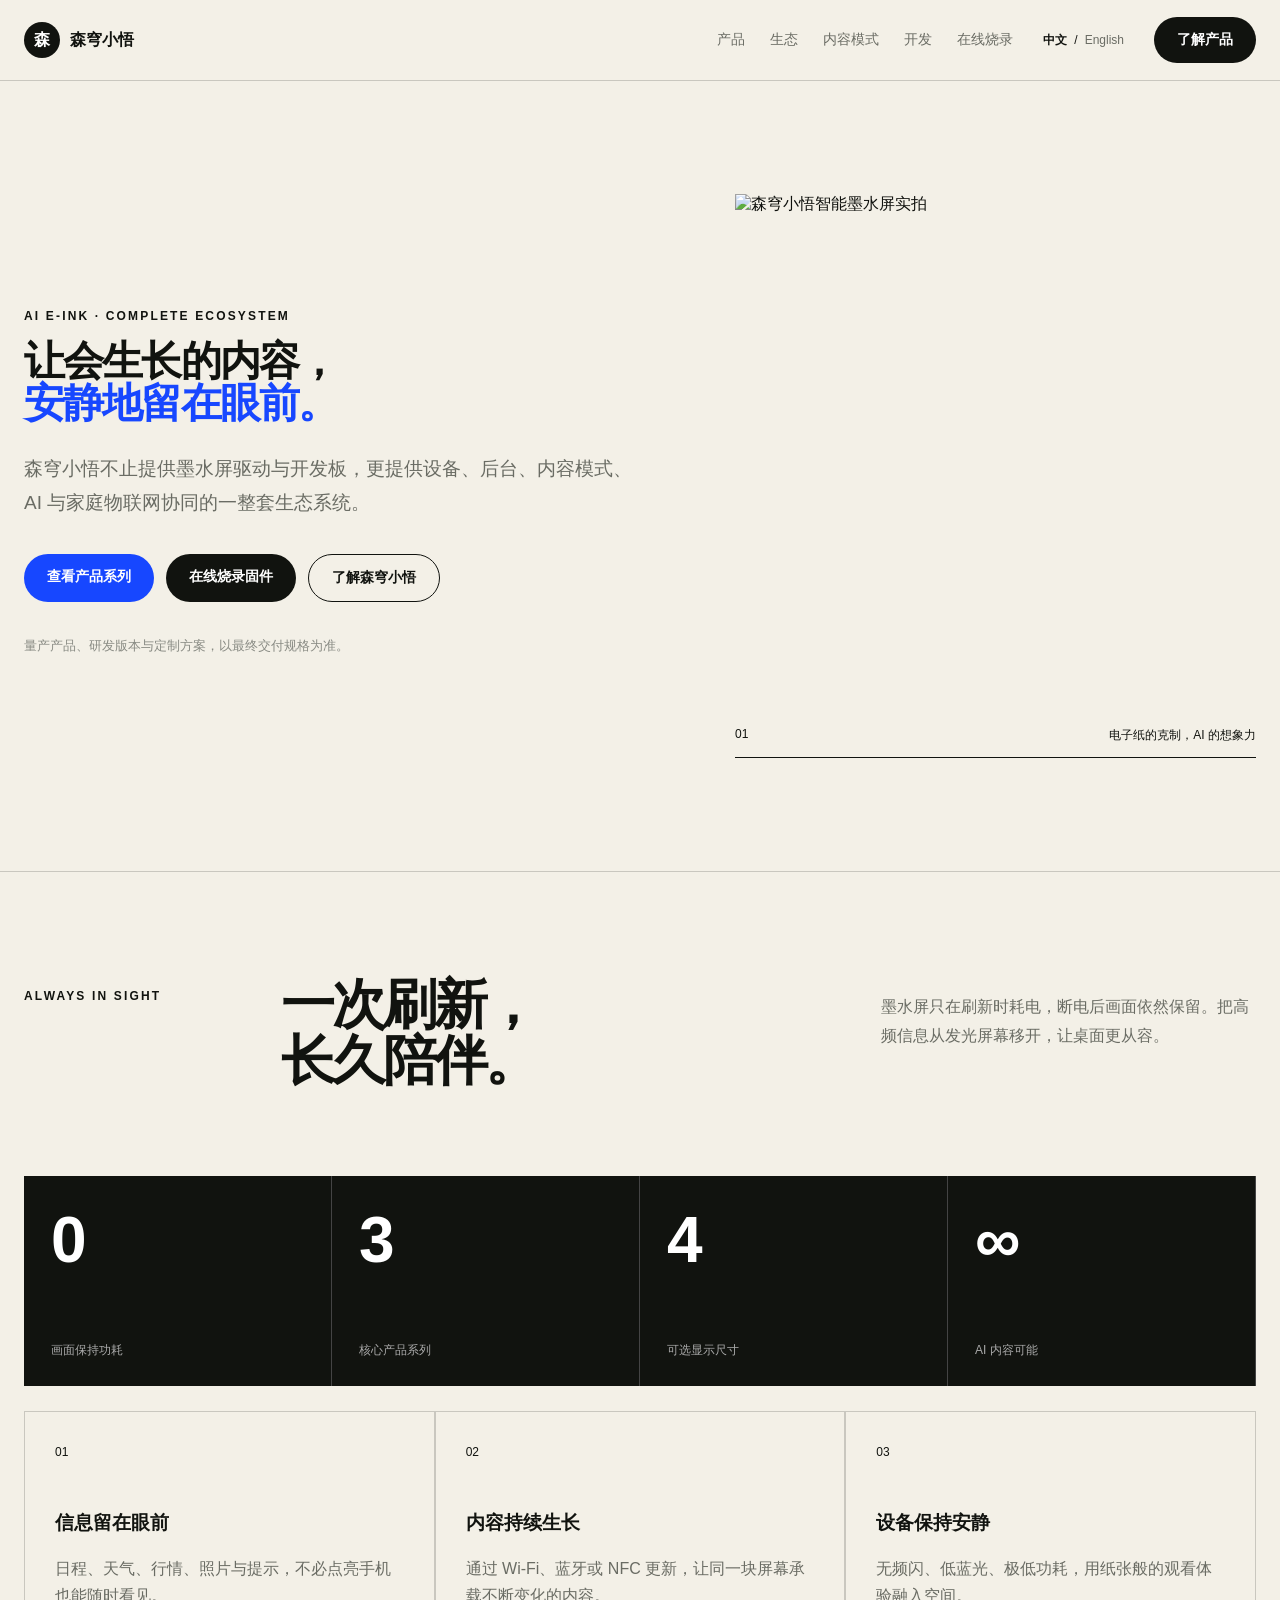
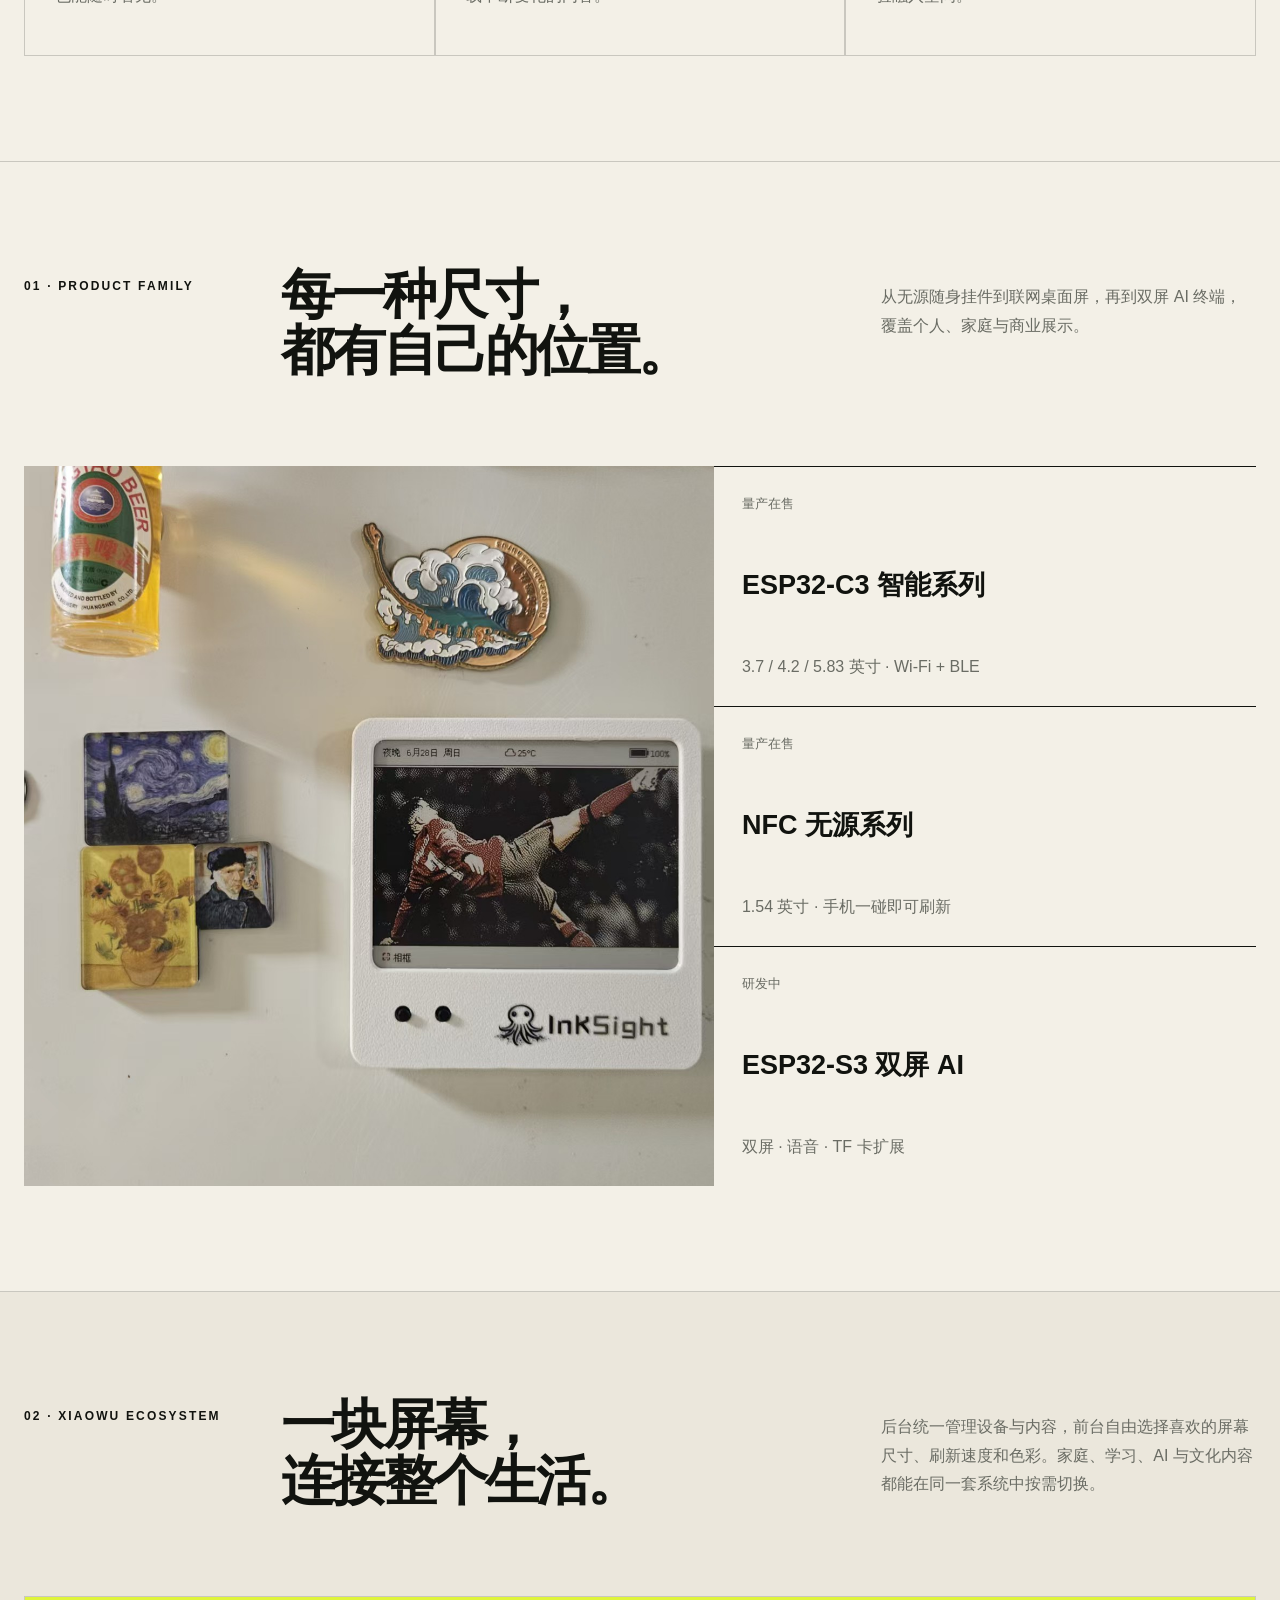
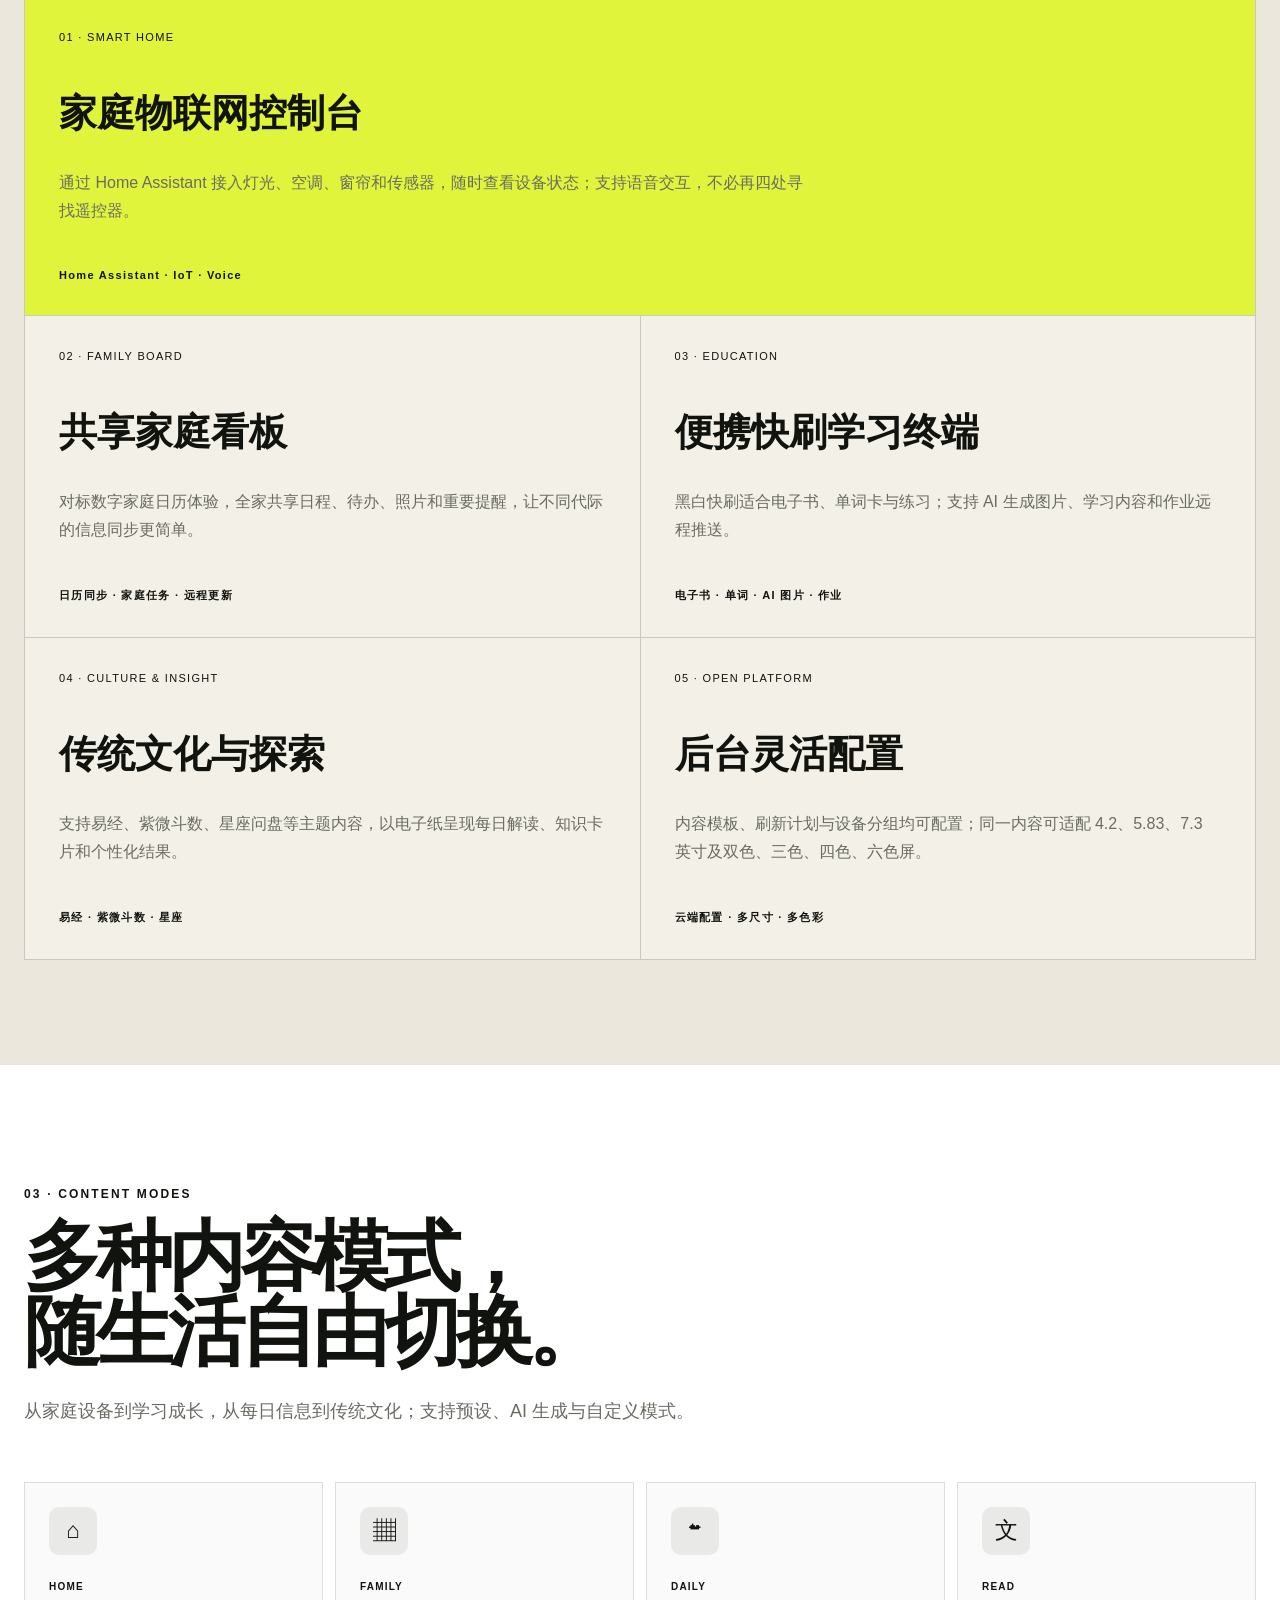
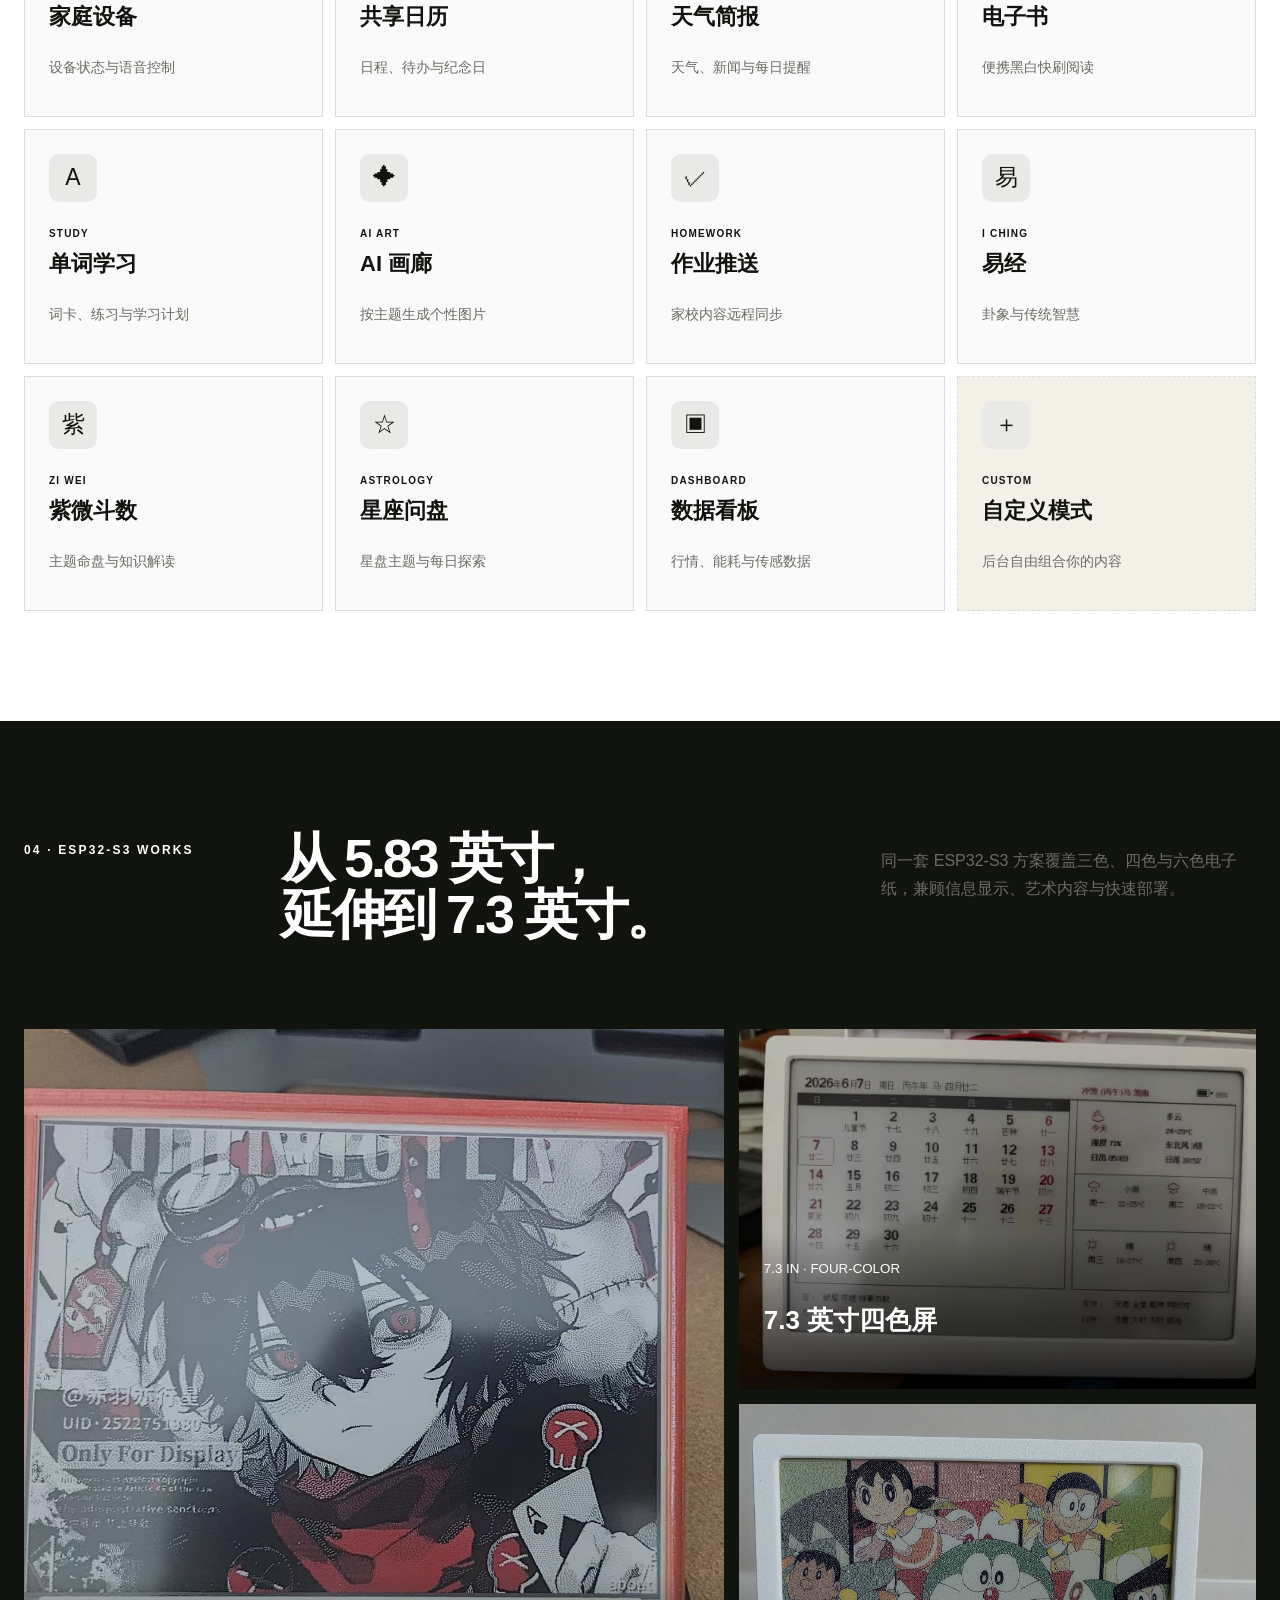
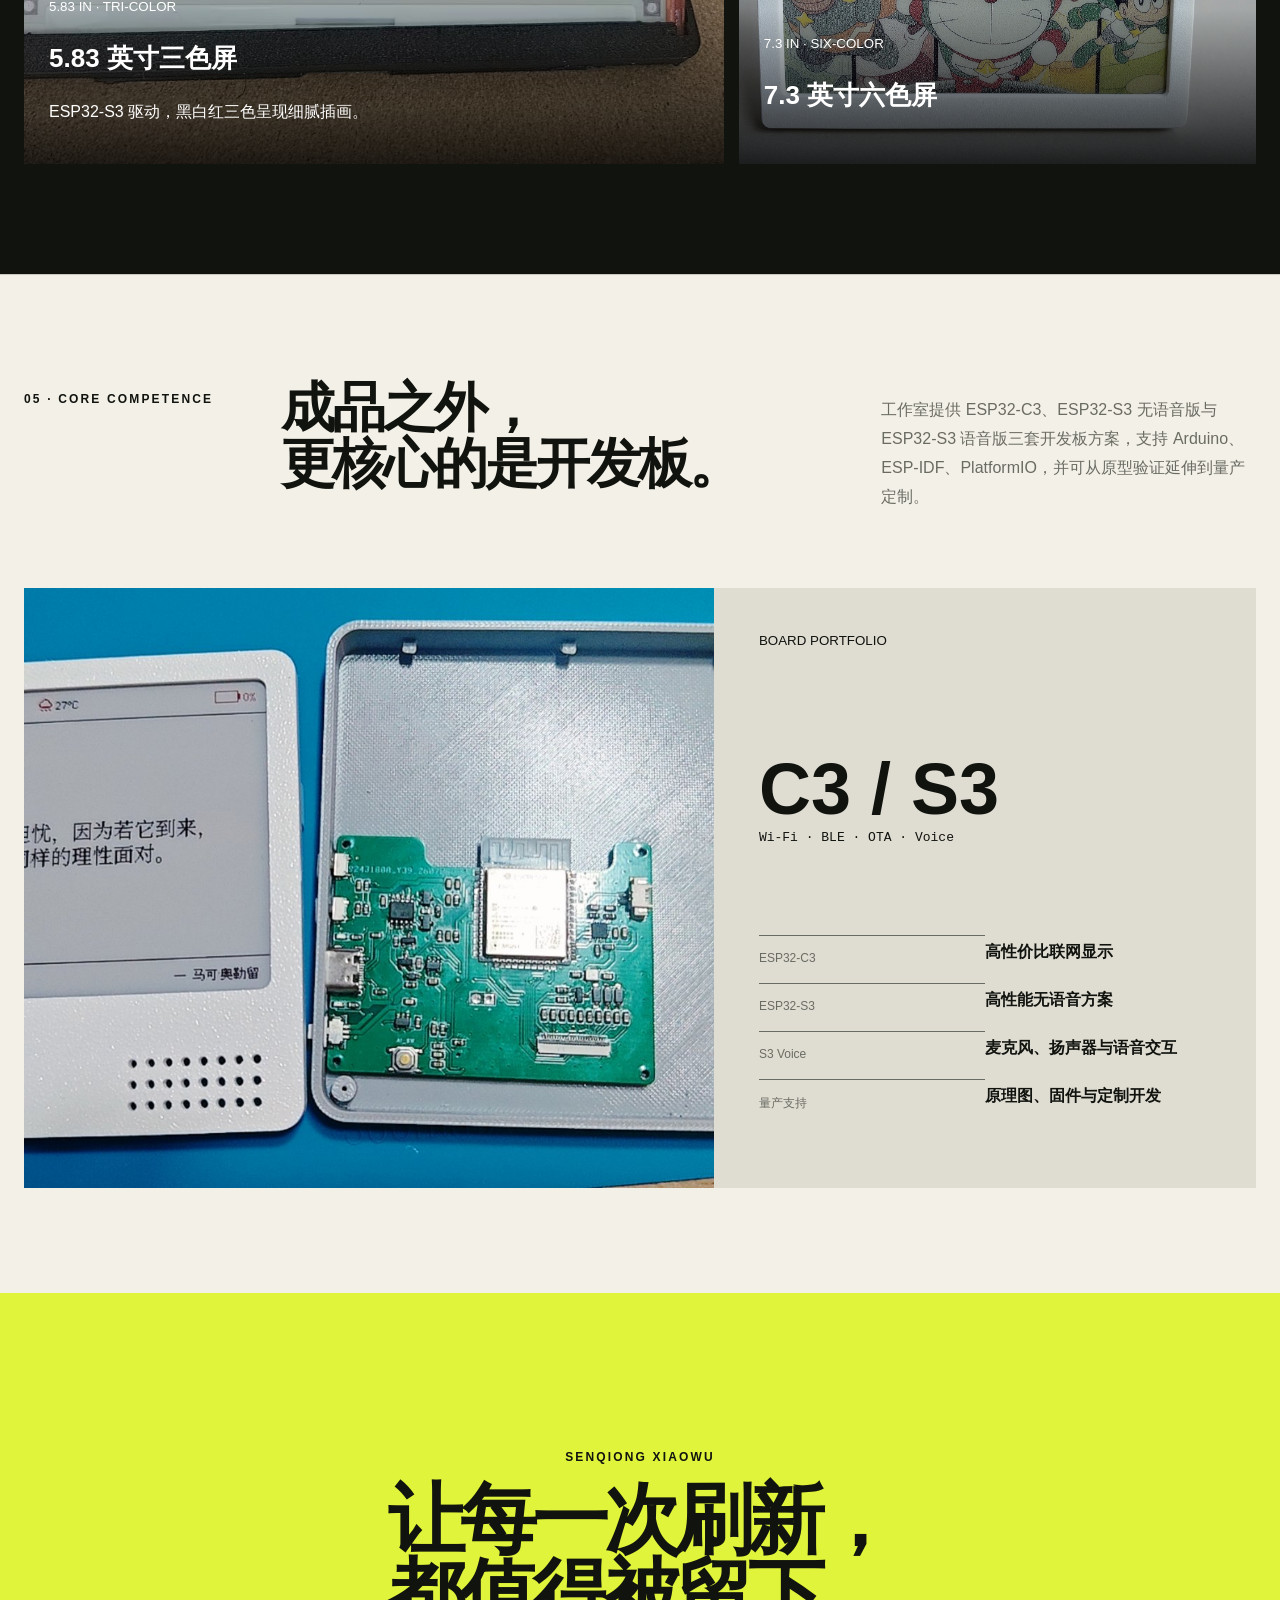
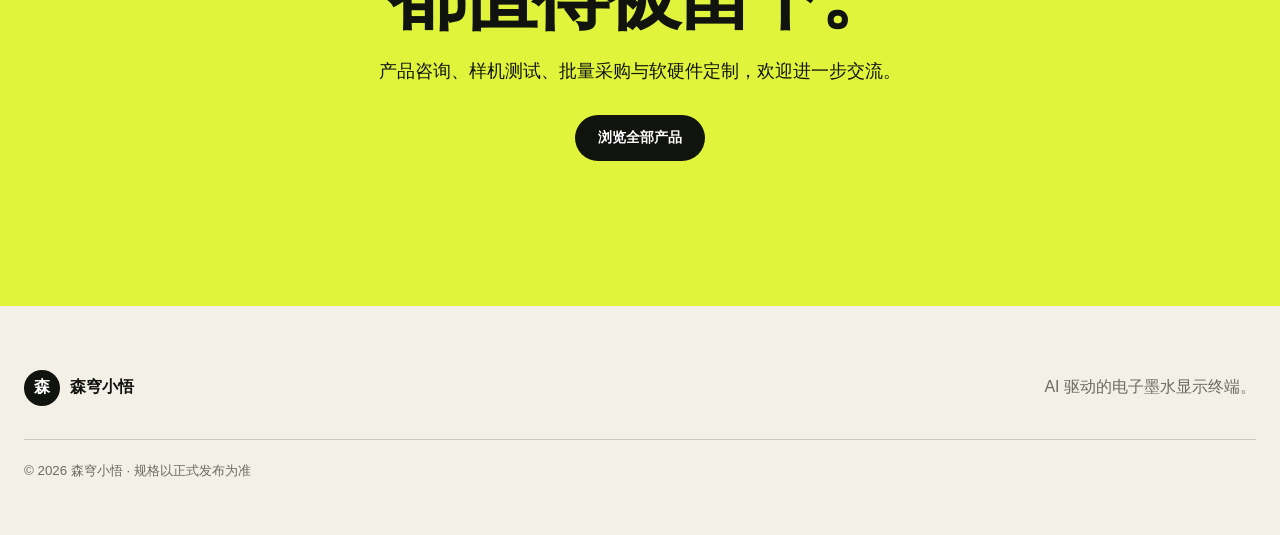
==== commit 373eb82c: "feat: add ESP32-S3 web firmware flasher" ====
--- a/index.html
+++ b/index.html
@@ -20,6 +20,7 @@
 <a href="#ecosystem">生态</a>
 <a href="#modes">内容模式</a>
 <a href="#developer">开发</a>
+<a href="flash.html">在线烧录</a>
 </nav>
 <div class="languages" aria-label="语言切换">
 <a class="active" href="index.html">中文</a>
@@ -37,6 +38,7 @@
 <p class="lead">森穹小悟不止提供墨水屏驱动与开发板，更提供设备、后台、内容模式、AI 与家庭物联网协同的一整套生态系统。</p>
 <p class="actions">
 <a class="pill blue" href="products/c3-series.html">查看产品系列</a>
+<a class="pill black" href="flash.html">在线烧录固件</a>
 <a class="pill outline" href="#product">了解森穹小悟</a>
 </p>
 <small>量产产品、研发版本与定制方案，以最终交付规格为准。</small>
